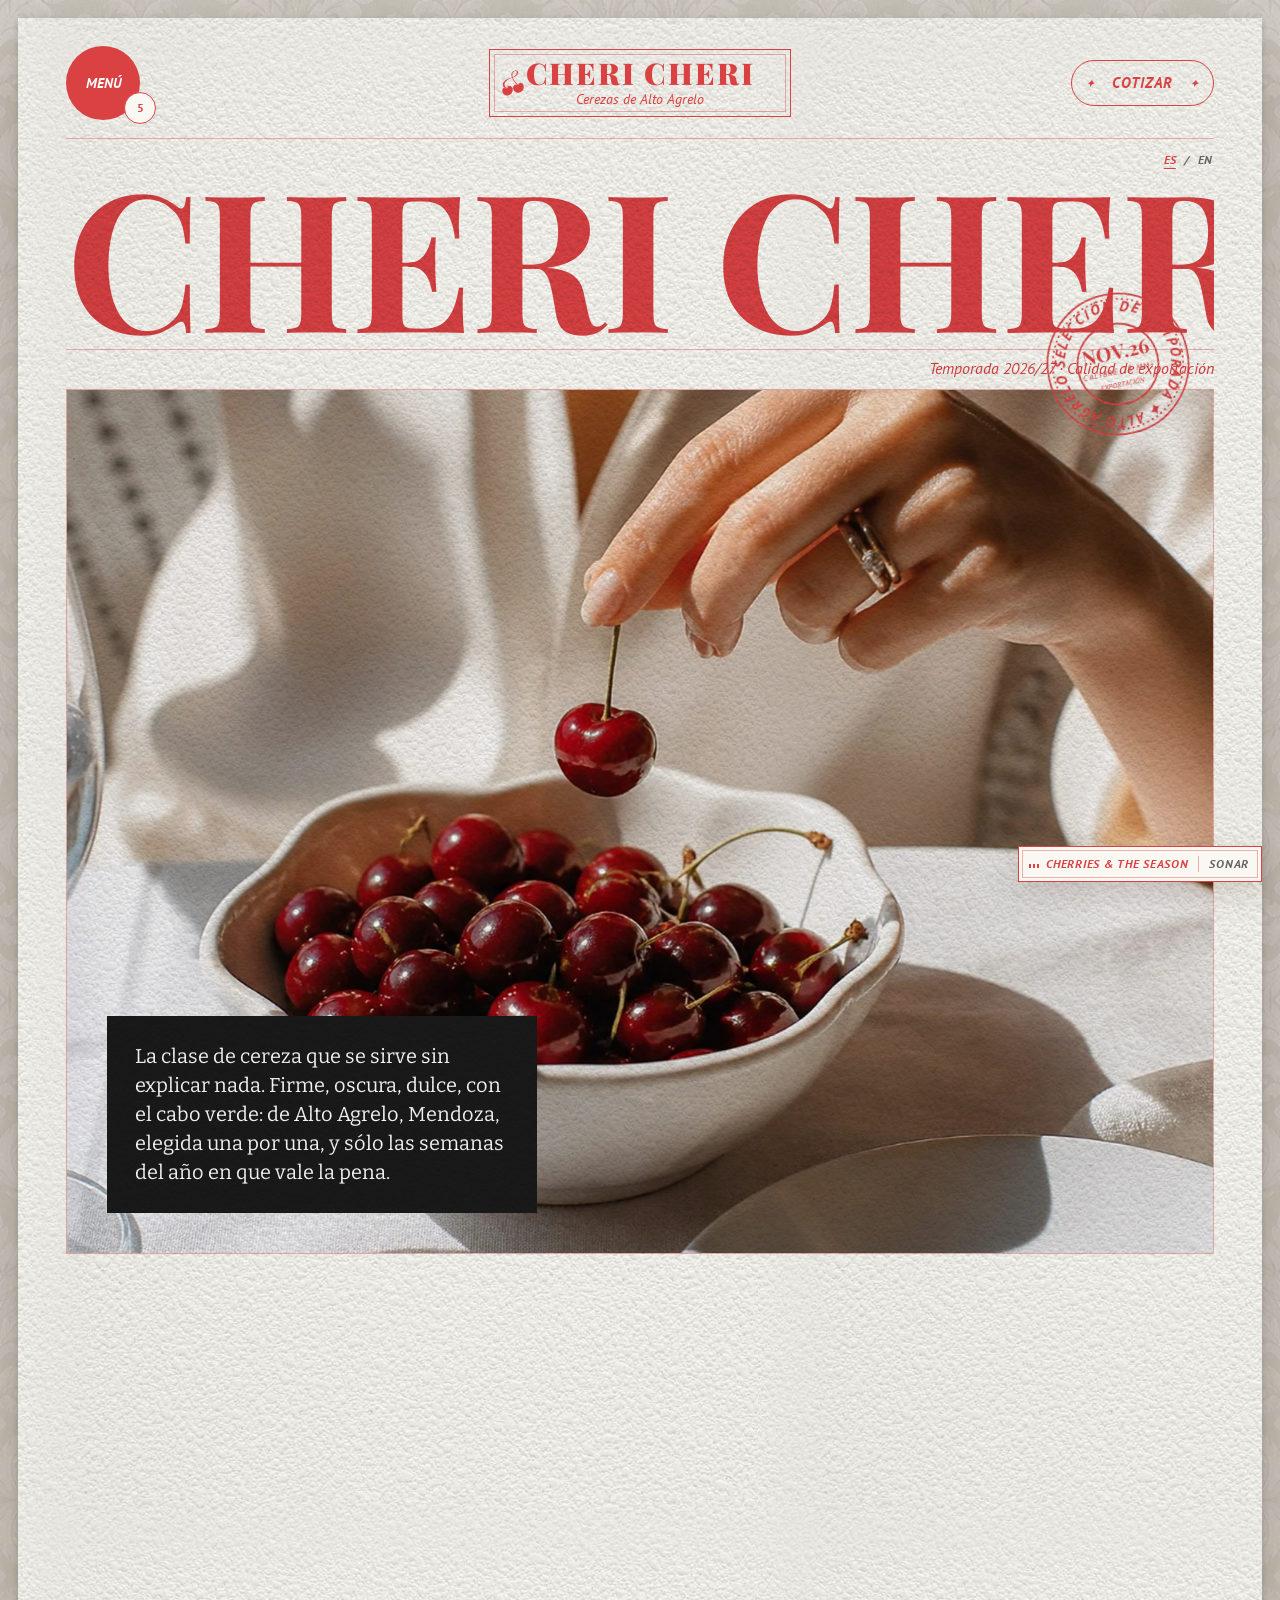
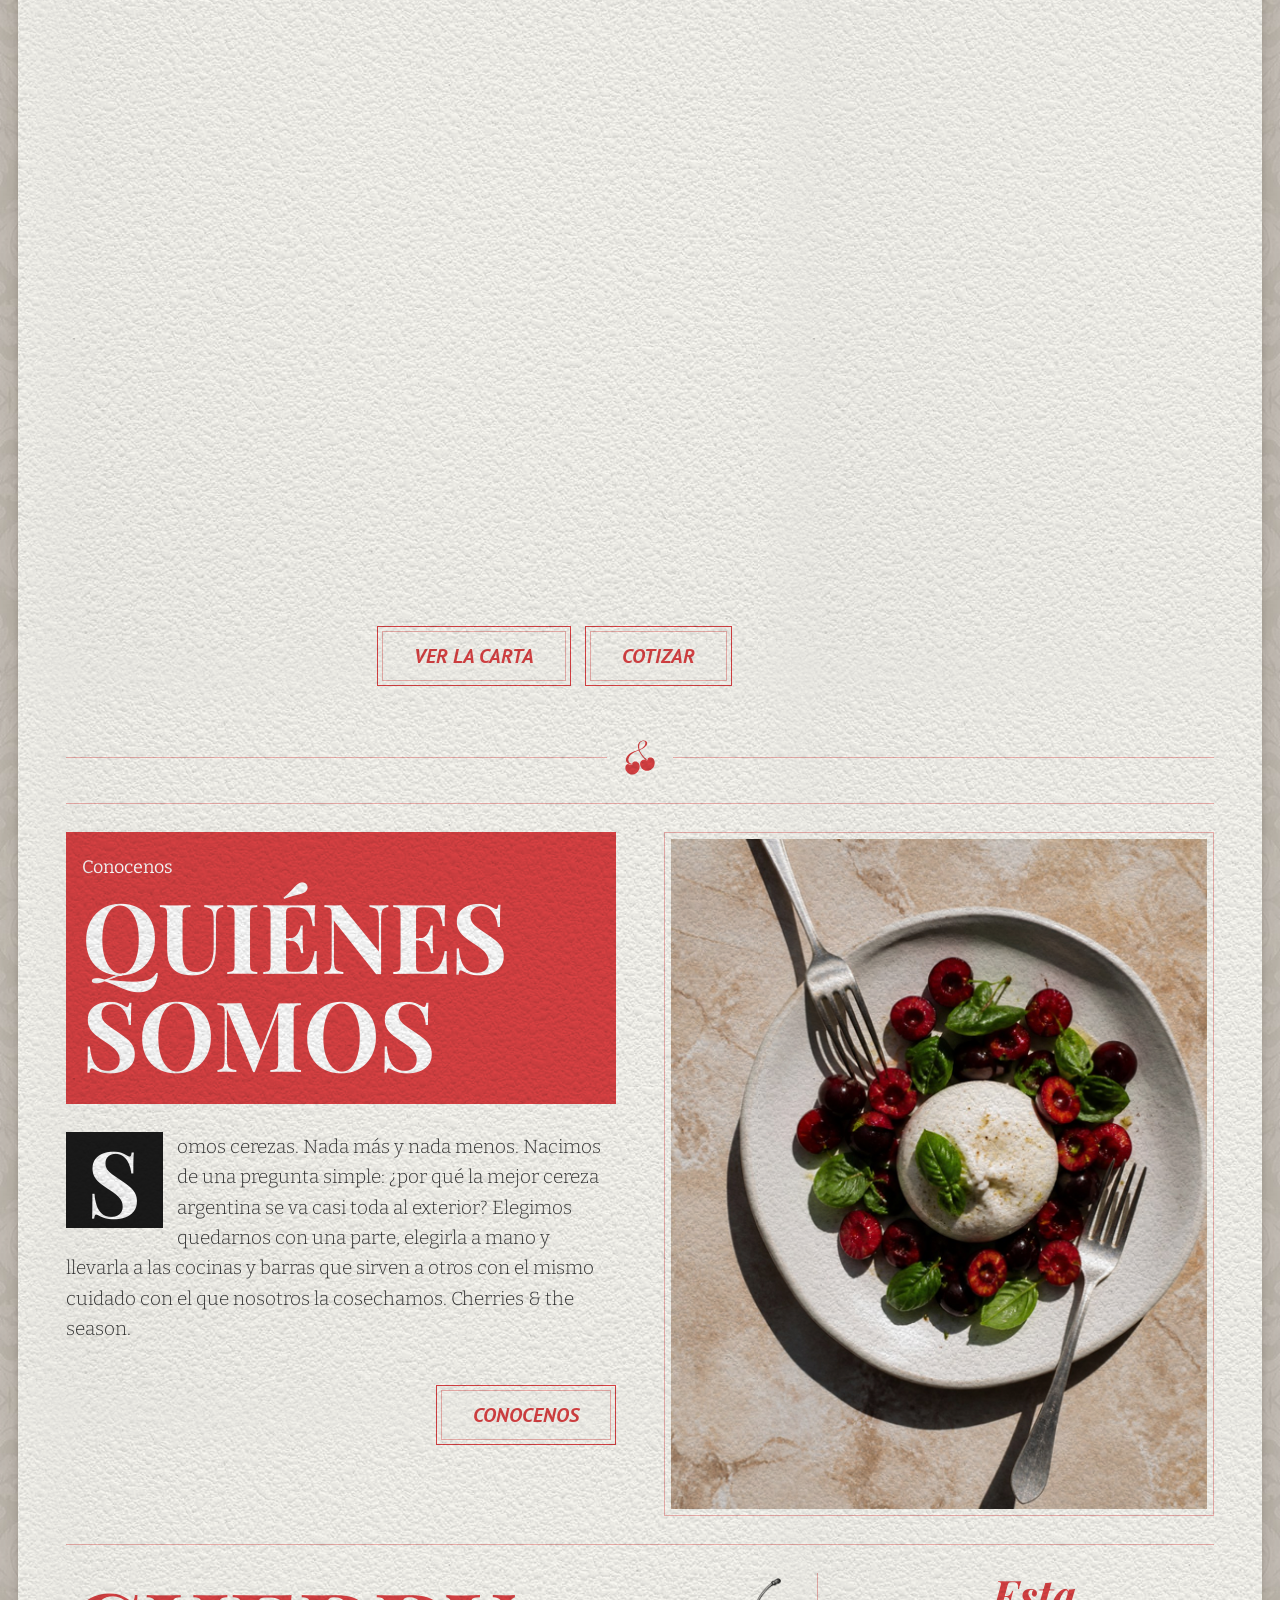
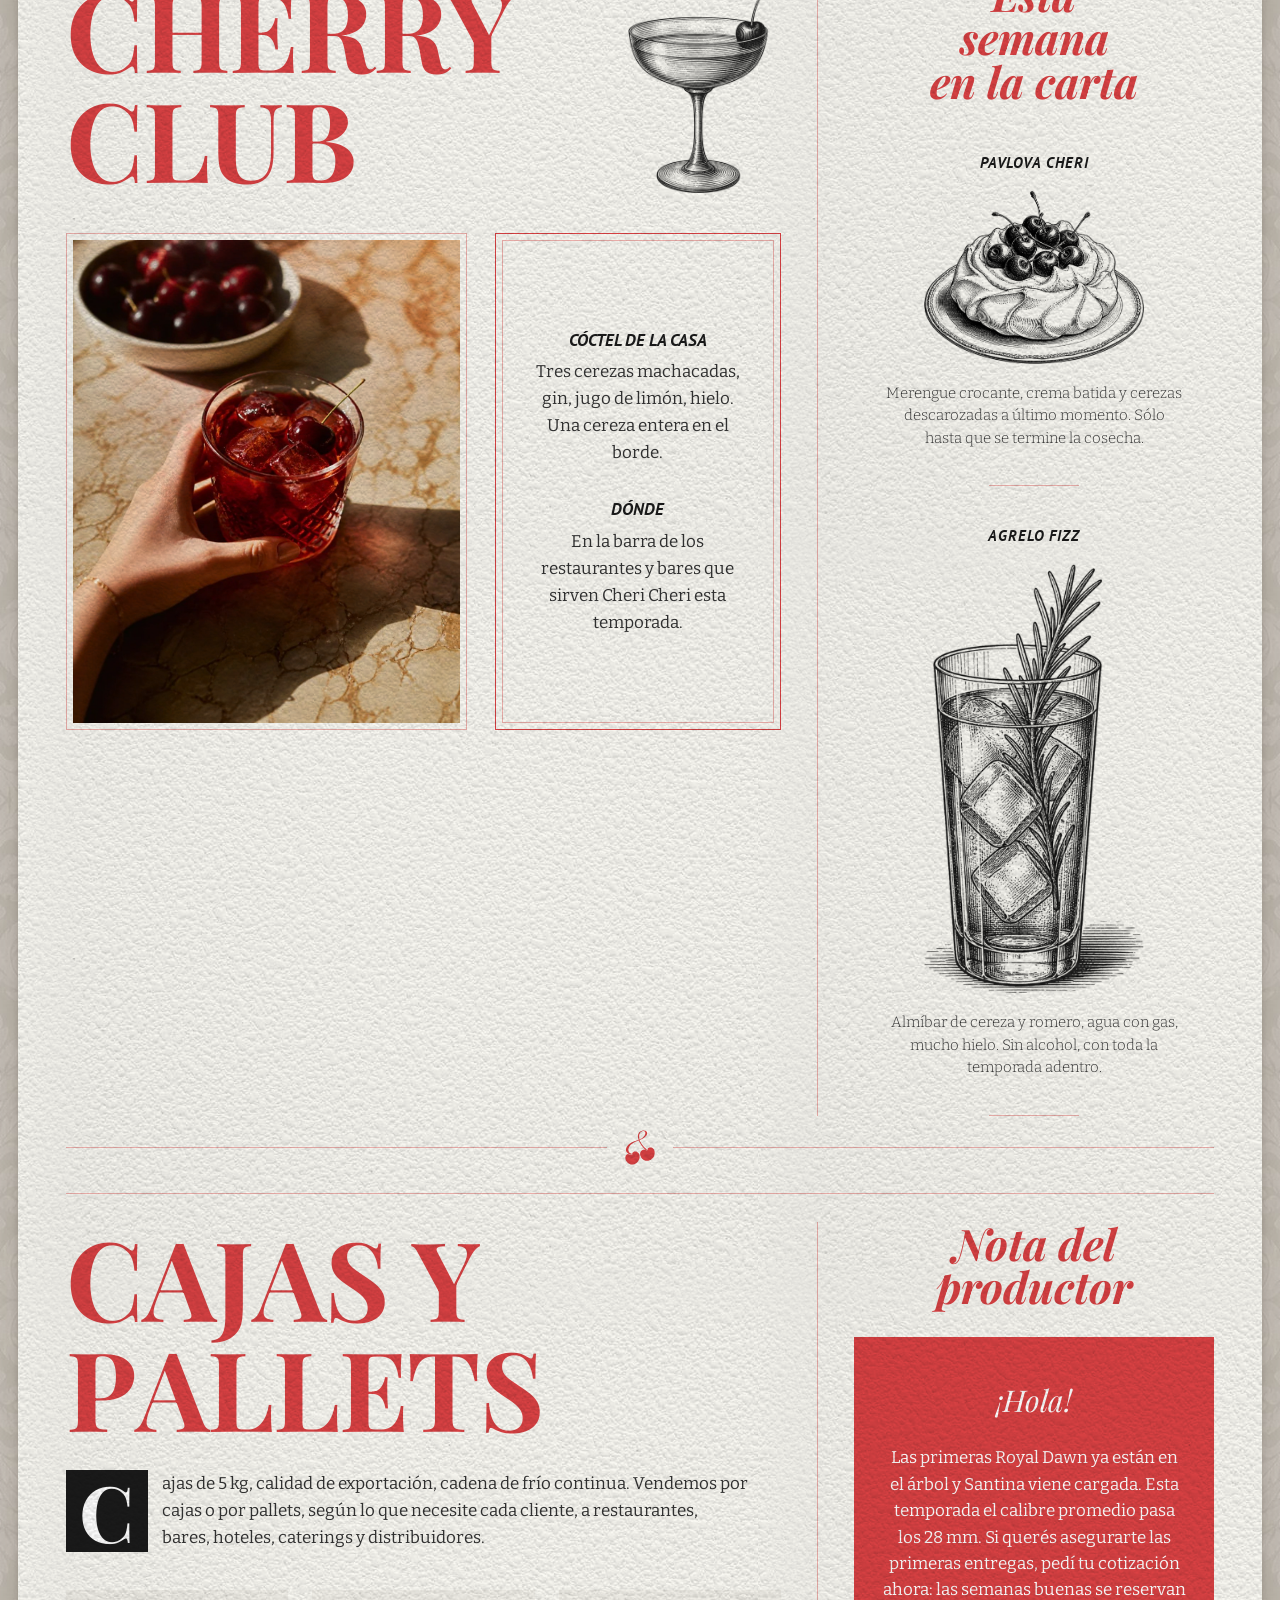
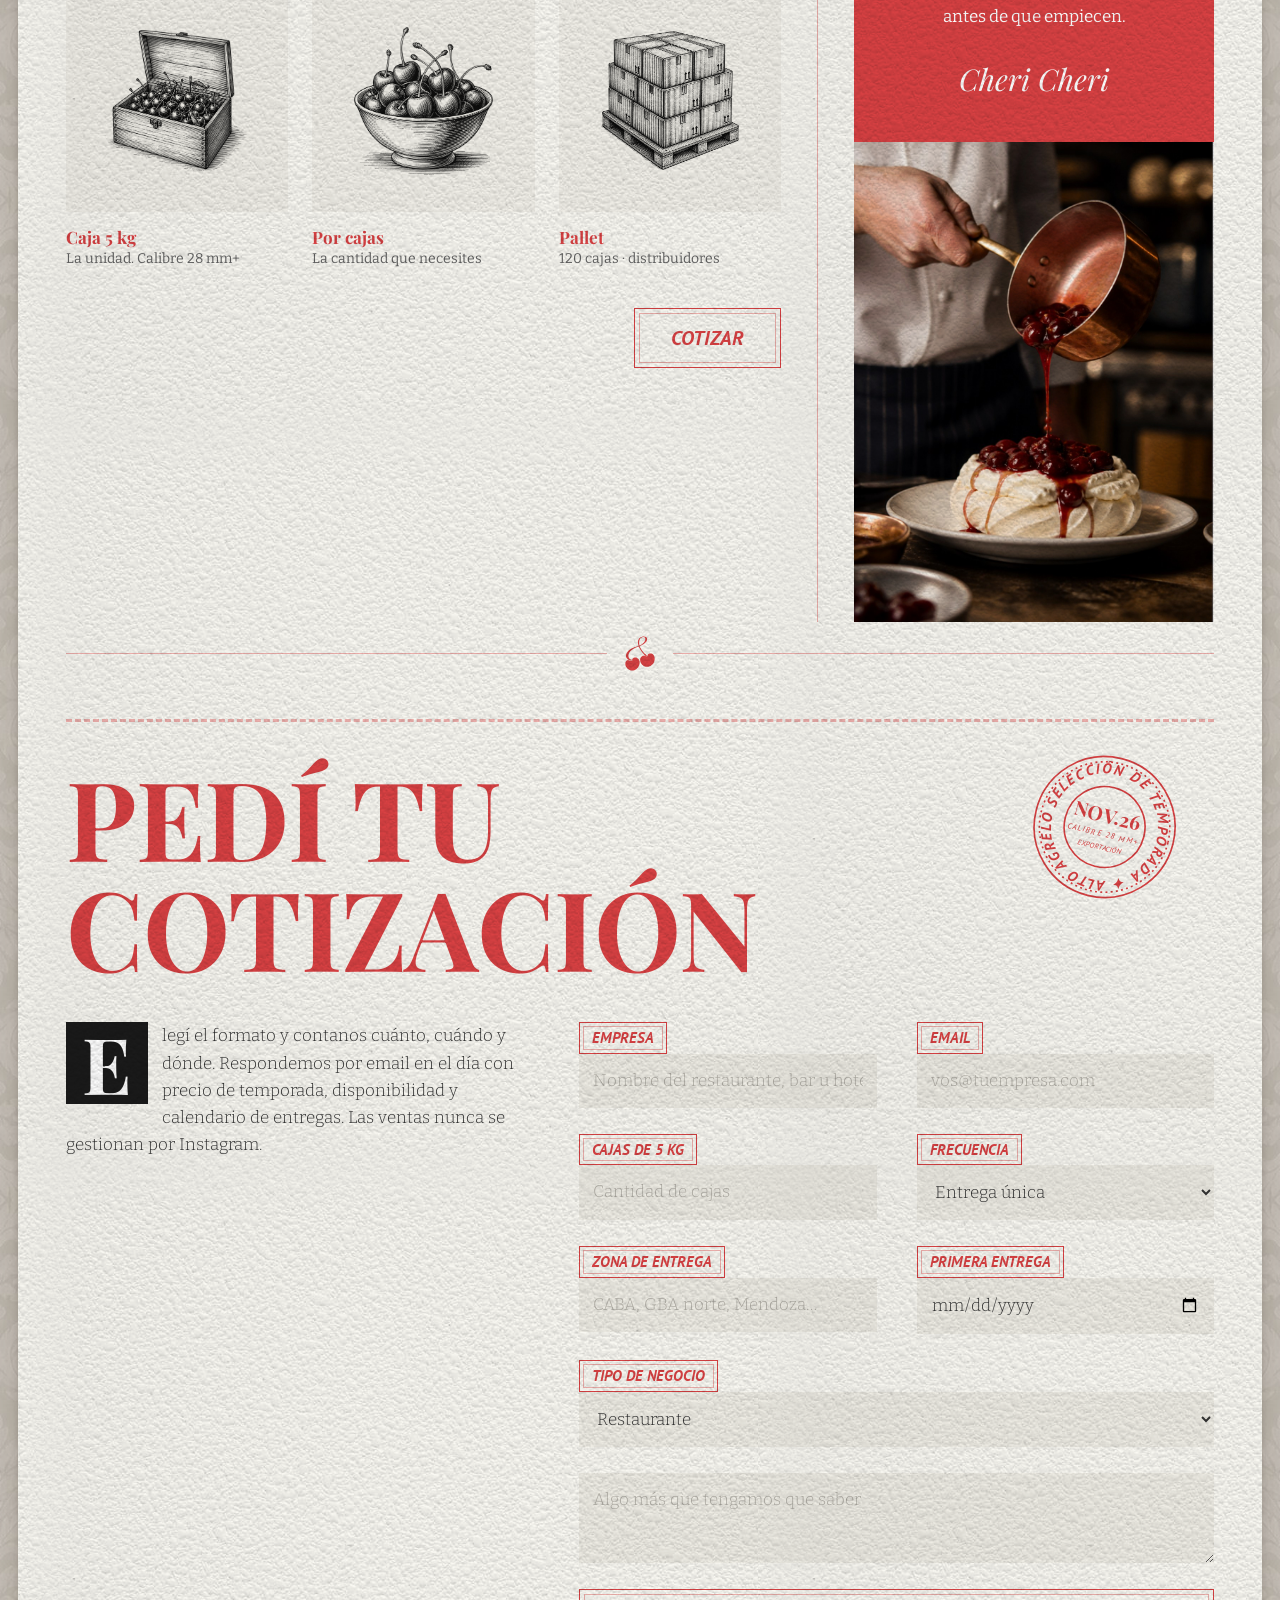
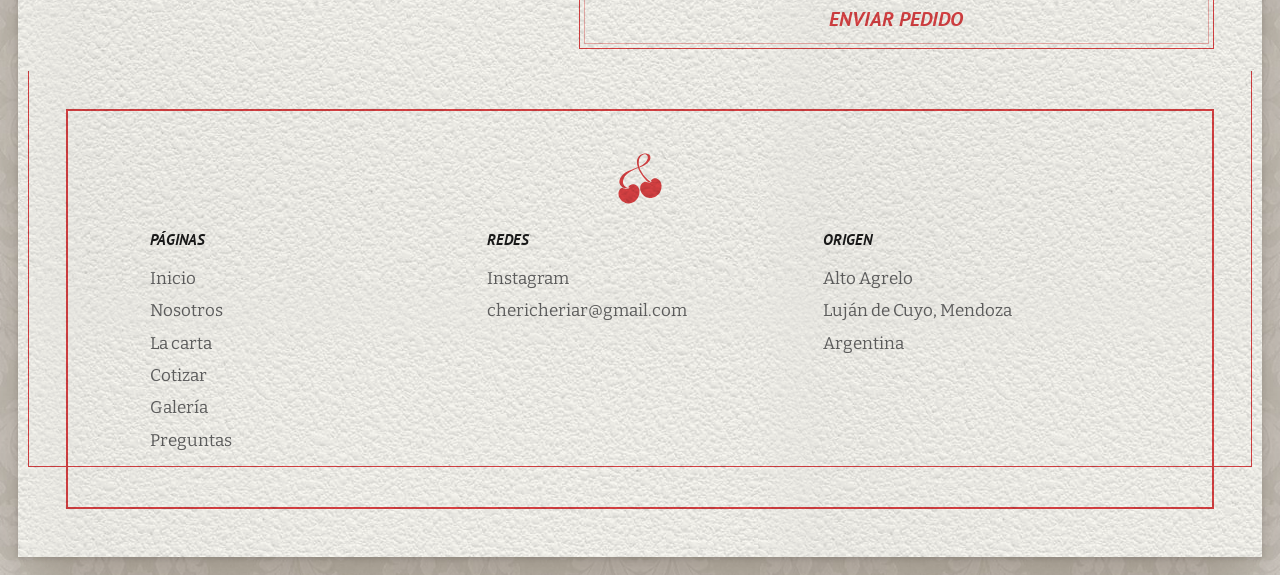
==== index.html @ 7b2a8612 "Playlist de Spotify, página Preguntas (origen Southern Crops, cuidado, servicio), isotipo en masthea" ====
<!doctype html>
<html lang="es">
<head>
<meta charset="utf-8">
<meta name="viewport" content="width=device-width, initial-scale=1">
<meta name="theme-color" content="#DA4143">
<!-- seo:start -->
<title data-en="Cheri Cheri · Premium cherries from Alto Agrelo, Mendoza">Cheri Cheri · Cerezas premium de Alto Agrelo, Mendoza</title>
<meta name="description" data-en="Premium cherries from Alto Agrelo, Mendoza, picked one by one. Wholesale in 5 kg boxes and pallets for restaurants, bars, hotels, caterers and distributors. In season only (November–December)." content="Cerezas premium de Alto Agrelo, Mendoza, elegidas una por una. Venta mayorista en cajas de 5 kg y pallets para restaurantes, bares, hoteles, caterings y distribuidores. Sólo en temporada (noviembre–diciembre).">
<meta name="keywords" content="cerezas premium, cerezas Mendoza, cerezas Alto Agrelo, venta mayorista de cerezas, cerezas para restaurantes, cerezas por caja 5 kg, cerezas por pallet, cerezas Argentina, Cheri Cheri">
<meta name="robots" content="index,follow,max-image-preview:large,max-snippet:-1,max-video-preview:-1">
<meta name="author" content="Cheri Cheri">
<meta name="geo.region" content="AR-M"><meta name="geo.placename" content="Alto Agrelo, Luján de Cuyo, Mendoza">
<link rel="canonical" href="https://chericheri.ar/">
<link rel="alternate" hreflang="es" href="https://chericheri.ar/"><link rel="alternate" hreflang="en" href="https://chericheri.ar/?lang=en"><link rel="alternate" hreflang="x-default" href="https://chericheri.ar/">
<meta property="og:type" content="website"><meta property="og:site_name" content="Cheri Cheri"><meta property="og:locale" content="es_AR"><meta property="og:locale:alternate" content="en_US">
<meta property="og:url" content="https://chericheri.ar/"><meta property="og:title" content="Cheri Cheri · Cerezas premium de Alto Agrelo, Mendoza"><meta property="og:description" content="Cerezas premium de Alto Agrelo, Mendoza, elegidas una por una. Venta mayorista en cajas de 5 kg y pallets para restaurantes, bares, hoteles, caterings y distribuidores. Sólo en temporada (noviembre–diciembre).">
<meta property="og:image" content="https://chericheri.ar/img/og.jpg"><meta property="og:image:width" content="1200"><meta property="og:image:height" content="630"><meta property="og:image:alt" content="Cerezas Cheri Cheri de Alto Agrelo">
<meta name="twitter:card" content="summary_large_image"><meta name="twitter:title" content="Cheri Cheri · Cerezas premium de Alto Agrelo, Mendoza"><meta name="twitter:description" content="Cerezas premium de Alto Agrelo, Mendoza, elegidas una por una. Venta mayorista en cajas de 5 kg y pallets para restaurantes, bares, hoteles, caterings y distribuidores. Sólo en temporada (noviembre–diciembre)."><meta name="twitter:image" content="https://chericheri.ar/img/og.jpg">
<link rel="icon" href="/favicon.ico" sizes="32x32"><link rel="icon" href="/icon.svg" type="image/svg+xml"><link rel="apple-touch-icon" href="/apple-touch-icon.png"><link rel="manifest" href="/site.webmanifest">
<link rel="sitemap" type="application/xml" href="/sitemap.xml">
<script type="application/ld+json">{"@context":"https://schema.org","@graph":[{"@type":"Organization","@id":"https://chericheri.ar/#org","name":"Cheri Cheri","alternateName":"Cheri Cheri Cerezas","url":"https://chericheri.ar","logo":{"@type":"ImageObject","url":"https://chericheri.ar/img/logo.png"},"image":"https://chericheri.ar/img/og.jpg","slogan":"Cherries & the season","description":"Marca de cerezas premium de Alto Agrelo (Luján de Cuyo, Mendoza, Argentina). Venta mayorista en cajas de 5 kg y pallets a restaurantes, bares, hoteles, caterings y distribuidores, sólo en temporada.","email":"chericheriar@gmail.com","sameAs":["https://instagram.com/chericheri.ar"],"address":{"@type":"PostalAddress","addressLocality":"Alto Agrelo","addressRegion":"Mendoza","addressCountry":"AR"},"areaServed":{"@type":"Country","name":"Argentina"},"contactPoint":{"@type":"ContactPoint","contactType":"sales","email":"chericheriar@gmail.com","availableLanguage":["es","en"]},"knowsAbout":["cerezas","cherries","Royal Dawn","Brooks","Frisco","Santina","Bing","Lapins","venta mayorista de fruta","gastronomía"]},{"@type":"Organization","@id":"https://www.southerncrops.com.ar/#org","name":"Southern Crops by Río Alara","url":"https://www.southerncrops.com.ar/","description":"Productor y exportador argentino de cereza fresca, con fincas en Alto Agrelo (Mendoza) y Los Antiguos (Santa Cruz). Productor y aliado de Cheri Cheri."},{"@type":"WebSite","@id":"https://chericheri.ar/#site","url":"https://chericheri.ar","name":"Cheri Cheri","publisher":{"@id":"https://chericheri.ar/#org"},"inLanguage":["es","en"]},{"@type":"WebPage","@id":"https://chericheri.ar/","url":"https://chericheri.ar/","name":"Cheri Cheri · Cerezas premium de Alto Agrelo, Mendoza","description":"Cerezas premium de Alto Agrelo, Mendoza, elegidas una por una. Venta mayorista en cajas de 5 kg y pallets para restaurantes, bares, hoteles, caterings y distribuidores. Sólo en temporada (noviembre–diciembre).","isPartOf":{"@id":"https://chericheri.ar/#site"},"about":{"@id":"https://chericheri.ar/#org"},"inLanguage":"es","primaryImageOfPage":"https://chericheri.ar/img/og.jpg"},{"@type":"Product","@id":"https://chericheri.ar/carta.html#caja","name":"Cerezas Cheri Cheri · Caja de 5 kg","brand":{"@id":"https://chericheri.ar/#org"},"manufacturer":{"@id":"https://www.southerncrops.com.ar/#org"},"category":"Fruta fresca / Cerezas","description":"Caja de 5 kg de cerezas premium de Alto Agrelo, calibre 28 mm o superior, seleccionadas una por una. Unidad mínima de venta mayorista.","image":"https://chericheri.ar/img/cajamarca.jpg","offers":{"@type":"Offer","businessFunction":"http://purl.org/goodrelations/v1#Sell","eligibleCustomerType":"http://purl.org/goodrelations/v1#Business","availability":"https://schema.org/LimitedAvailability","priceCurrency":"ARS","url":"https://chericheri.ar/cotizar.html","seller":{"@id":"https://chericheri.ar/#org"},"eligibleRegion":"AR","eligibleQuantity":{"@type":"QuantitativeValue","unitText":"caja de 5 kg","minValue":1}}},{"@type":"Product","@id":"https://chericheri.ar/carta.html#pallet","name":"Cerezas Cheri Cheri · Pallet (120 cajas de 5 kg)","brand":{"@id":"https://chericheri.ar/#org"},"manufacturer":{"@id":"https://www.southerncrops.com.ar/#org"},"category":"Fruta fresca / Cerezas","description":"Pallet de 120 cajas de 5 kg (600 kg) de cerezas premium de Alto Agrelo, para distribuidores y grandes cuentas. Cadena de frío continua.","image":"https://chericheri.ar/img/ill-pallet.png","offers":{"@type":"Offer","businessFunction":"http://purl.org/goodrelations/v1#Sell","eligibleCustomerType":"http://purl.org/goodrelations/v1#Business","availability":"https://schema.org/LimitedAvailability","priceCurrency":"ARS","url":"https://chericheri.ar/cotizar.html","seller":{"@id":"https://chericheri.ar/#org"},"eligibleRegion":"AR","eligibleQuantity":{"@type":"QuantitativeValue","unitText":"pallet de 120 cajas","minValue":1}}}]}</script>
<!-- seo:end -->

<link rel="preconnect" href="https://fonts.googleapis.com"><link rel="preconnect" href="https://fonts.gstatic.com" crossorigin>
<link href="https://fonts.googleapis.com/css2?family=Playfair+Display:ital,wght@0,400;0,700;0,900;1,400;1,700&family=Bitter:ital,wght@0,300;0,400;0,500;1,400&family=PT+Sans:ital,wght@0,400;0,700;1,400;1,700&display=swap" rel="stylesheet">
<style>
:root{--red:#DA4143;--paper:#F9F8F2;--paper2:#F7F4EC;--ink:#333;--dark:#1a1a1a;--rule:rgba(218,65,67,.4);--grey:#636363;
 --pf:'Playfair Display',Georgia,serif;--bt:'Bitter',Georgia,serif;--pt:'PT Sans',Arial,sans-serif}
*{box-sizing:border-box;margin:0;padding:0}
html{scroll-behavior:smooth}
body{font-family:var(--bt);font-size:18px;line-height:1.3;color:var(--ink);background:#D9D4C9 url(img/damasco.jpg) center top/1000px 1000px repeat;padding:18px;min-height:100vh}
img{display:block;max-width:100%}
a{color:inherit;text-decoration:none}
button{font:inherit;cursor:pointer;background:none;border:0;color:inherit}
h1,h2,h3{font-family:var(--pf);font-weight:700;color:var(--red);line-height:.95;text-transform:uppercase}
.lbl{font-family:var(--pt);font-style:italic;font-weight:700;text-transform:uppercase;letter-spacing:.04em;color:var(--red)}
.btn{display:inline-block;position:relative;font-family:var(--pt);font-style:italic;font-weight:700;text-transform:uppercase;font-size:20px;color:var(--red);padding:16px 36px;border:1px solid var(--red);transition:.25s}
.btn::after{content:"";position:absolute;inset:4px;border:1px solid var(--rule);pointer-events:none}
.btn:hover{background:var(--red);color:#fff}
.btn.w{color:#fff;border-color:#fff}.btn.w::after{border-color:rgba(255,255,255,.5)}.btn.w:hover{background:#fff;color:var(--red)}
.dc{float:left;background:var(--dark);color:#fff;font-family:var(--pf);font-weight:700;font-size:92px;line-height:1;width:1.05em;height:1.05em;display:flex;align-items:center;justify-content:center;margin:0 14px 2px 0}
p{font-weight:300}
.rule{border:0;border-top:1px solid var(--rule);margin:0}
:focus-visible{outline:2px solid var(--red);outline-offset:3px}

/* sheet */
.sheet{position:relative;max-width:1420px;margin:0 auto;overflow:hidden;box-shadow:0 30px 80px rgba(60,40,20,.35),0 2px 6px rgba(0,0,0,.15);padding:28px 48px 48px}
.sheet{background:var(--paper)}
.sheet::before{content:"";position:absolute;inset:0;background:url(img/paper.png) 0 0/740px 740px repeat;mix-blend-mode:multiply;pointer-events:none;z-index:5}
.sheet>*{position:relative;z-index:1}
@media (max-width:760px){body{padding:8px}.sheet{padding:18px 14px 28px;min-width:0;width:100%}.menu-h{font-size:13vw}.cols>div,.spec>div,.order>div{min-width:0;width:100%}.menu .btns{justify-content:flex-start}.book h2{font-size:15vw}}

/* header */
.top{display:grid;grid-template-columns:1fr auto 1fr;align-items:center;padding-bottom:18px;border-bottom:1px solid var(--rule)}
.menubtn{justify-self:start;position:relative;width:74px;height:74px;border-radius:50%;background:var(--red);color:#fff;font-family:var(--pt);font-weight:700;font-style:italic;text-transform:uppercase;font-size:14px;display:grid;place-items:center;line-height:1}
.menubtn i{position:absolute;right:-16px;bottom:-4px;width:32px;height:32px;border-radius:50%;background:var(--paper);border:1px solid var(--red);color:var(--red);font-style:normal;font-size:12px;display:grid;place-items:center}
.masthead{text-align:center;padding:8px 36px;border:1px solid var(--red);position:relative}
.masthead::after{content:"";position:absolute;inset:4px;border:1px solid var(--rule)}
.masthead b{display:block;font-family:var(--pf);font-weight:900;font-size:30px;letter-spacing:.06em;color:var(--red);line-height:1;text-transform:uppercase}
.masthead small{display:block;font-family:var(--pt);font-style:italic;font-size:14px;color:var(--red);margin-top:2px}
.cta-pill{justify-self:end;font-family:var(--pt);font-style:italic;font-weight:700;text-transform:uppercase;font-size:15px;color:var(--red);border:1px solid var(--red);border-radius:999px;padding:12px 40px;position:relative;letter-spacing:.06em}
.cta-pill::before,.cta-pill::after{content:"✦";position:absolute;top:50%;transform:translateY(-50%);font-size:10px}
.cta-pill::before{left:14px}.cta-pill::after{right:14px}
.cta-pill:hover{background:var(--red);color:#fff}
@media (max-width:760px){.top{grid-template-columns:auto 1fr auto;gap:10px}.masthead{padding:6px 14px}.masthead b{font-size:18px}.cta-pill{padding:10px 20px;font-size:12px}.cta-pill::before,.cta-pill::after{display:none}.menubtn{width:56px;height:56px;font-size:11px}}

/* hero */
.hero{position:relative;padding-top:10px}
.ticker{overflow:hidden;white-space:nowrap;border-bottom:1px solid var(--rule);width:100%}
.ticker .track{display:inline-flex;align-items:center;gap:60px;animation:tick 30s linear infinite;will-change:transform}
.ticker h1{font-size:clamp(84px,15vw,236px);letter-spacing:-.01em;line-height:1;padding:8px 0 0;display:inline-flex;align-items:center;gap:60px}
.ticker .ico{width:clamp(40px,4vw,56px);height:clamp(40px,4vw,56px);flex:none;color:var(--red)}
@keyframes tick{to{transform:translateX(-50%)}}
.stamp{position:absolute;right:0;top:150px;width:clamp(120px,15vw,230px);height:auto;transform:rotate(-12deg);z-index:3;pointer-events:none}
.award{text-align:right;font-family:var(--pt);font-style:italic;color:var(--red);font-size:16px;padding:8px 0 10px}
.herofig{position:relative;border:1px solid var(--rule);padding:0;margin:0}
.herofig img{width:100%;aspect-ratio:1380/1039;object-fit:cover}
.herofig .quote{position:absolute;left:40px;bottom:40px;max-width:430px;background:var(--dark);color:#fff;padding:26px 28px;font-size:20px;line-height:1.45;font-weight:400}
@media (max-width:760px){.herofig .quote{position:static;max-width:none;font-size:16px;padding:18px}.stamp{top:40px;width:90px}.ticker h1{gap:24px}}

/* generic two-col */
.cols{display:grid;grid-template-columns:minmax(0,1.6fr) minmax(0,1fr);gap:0}
.cols>div{padding:40px 0 40px 0}.cols>div:first-child{padding-right:40px}.cols>div+div{padding-left:40px}
.cols>div+div{border-left:1px solid var(--rule)}
@media (max-width:900px){.cols{grid-template-columns:1fr}.cols>div{padding:30px 0}.cols>div+div{border-left:0;border-top:1px solid var(--rule)}}

/* menu block */
.menu-h{font-size:clamp(56px,8.6vw,140px);margin:0 0 30px;letter-spacing:-.02em;line-height:.9}
.ill{display:block;margin:0 auto;mix-blend-mode:multiply}
.menu .ill{width:min(78%,560px)}
.menu p{margin-top:28px;max-width:62ch;line-height:1.6}
.menu .btns{text-align:right;margin-top:36px;display:flex;justify-content:flex-end;gap:14px;flex-wrap:wrap}
.reserve{text-align:center}
.redbox{background:var(--red);color:#fff;padding:22px 24px 26px;text-align:left}
.redbox .lbl{color:#fff;display:flex;align-items:center;gap:16px;font-size:18px}
.redbox .lbl::after{content:"";flex:1;height:1px;background:rgba(255,255,255,.7)}
.redbox h2{color:#fff;font-size:clamp(44px,5.4vw,76px);margin-top:8px}
.reserve .ill{width:min(70%,330px);margin:30px auto 20px}
.reserve .info{display:flex;flex-direction:column;gap:22px;font-size:20px;line-height:1.4}
.reserve .info b{display:block;font-family:var(--bt);font-weight:500;text-transform:uppercase;color:var(--dark);letter-spacing:.04em;margin-bottom:8px}
.reserve .info a{color:var(--grey);font-size:18px}

/* who */
.who{margin-top:28px;padding-top:28px;border-top:1px solid var(--rule);display:grid;grid-template-columns:minmax(0,1fr) minmax(0,1fr);gap:48px}
.who .text .redbox{padding:30px 24px 10px}
.who .text .redbox h2{font-size:clamp(48px,6.4vw,104px);line-height:.9}
.who .text p{margin-top:28px;line-height:1.6;font-size:19px}
.who .text .btns{text-align:right;margin-top:40px}
.who figure{border:1px solid var(--rule);padding:6px;align-self:stretch}
.who figure img{width:100%;height:100%;object-fit:cover}
@media (max-width:900px){.who{grid-template-columns:1fr}}

/* special section (bellini) */
.spec{margin-top:28px;padding-top:28px;border-top:1px solid var(--rule);display:grid;grid-template-columns:minmax(0,1.9fr) minmax(0,1fr);gap:0}
.spec .left{padding-right:36px;border-right:1px solid var(--rule)}
.spec .left h2{font-size:clamp(56px,8.6vw,140px);line-height:.9;position:relative;margin:0}
.spec .left h2{display:grid;grid-template-columns:auto 1fr;align-items:end;gap:30px}.spec .left h2 .ill{position:static;width:clamp(90px,12vw,200px);margin:0 0 0 auto;mix-blend-mode:multiply;transform:none;justify-self:end}
.spec .grid{display:grid;grid-template-columns:1.4fr 1fr;gap:28px;margin-top:40px}
.spec .grid figure{border:1px solid var(--rule);padding:6px}
.spec .grid figure img{width:100%;aspect-ratio:4/5;object-fit:cover}
.spec .card{border:1px solid var(--red);padding:6px}
.spec .card>div{border:1px solid var(--rule);height:100%;padding:40px 24px;text-align:center;font-size:17px;line-height:1.6;display:flex;flex-direction:column;gap:30px;align-items:center;justify-content:center}
.spec .card b{display:block;font-family:var(--pt);font-style:italic;font-weight:700;text-transform:uppercase;color:var(--dark);margin-bottom:4px}
.spec .right{padding-left:36px;text-align:center}
.spec .right h3{font-family:var(--pf);font-style:italic;font-size:clamp(34px,3.4vw,46px);line-height:1;color:var(--red);text-transform:none;margin:0 0 50px}
.spec .right .item{margin-top:40px}
.spec .right .item b{display:block;font-family:var(--pt);font-weight:700;font-style:italic;text-transform:uppercase;color:var(--dark);font-size:15px;letter-spacing:.06em}
.spec .right .item .ill{width:min(70%,220px);margin:18px auto}
.spec .right .item p{font-size:15px;line-height:1.5;max-width:30ch;margin:0 auto}
.spec .right hr{width:90px;margin:36px auto 0}
@media (max-width:900px){.spec{grid-template-columns:1fr}.spec .left{padding:0;border:0}.spec .right{padding:30px 0 0;border-top:1px solid var(--rule);margin-top:30px}.spec .grid{grid-template-columns:1fr}}

/* order / formats */
.order{margin-top:28px;padding-top:28px;border-top:1px solid var(--rule);display:grid;grid-template-columns:minmax(0,1.9fr) minmax(0,1fr);gap:0}
.order .left{padding-right:36px;border-right:1px solid var(--rule)}
.order .head{display:block}
.order .head h2{font-size:clamp(56px,8.6vw,140px);line-height:.9;margin:0}
.order .head .blurb{font-size:17px;line-height:1.6;max-width:62ch;margin-top:28px}
.order .head .blurb .dc{font-size:78px}
.prods{display:grid;grid-template-columns:repeat(3,1fr);gap:24px;margin-top:44px}
.prod figure{background:#F1EFE8;aspect-ratio:1;display:grid;place-items:center;padding:12px}
.prod .ill{width:70%;margin:0}
.prod b{display:block;margin-top:14px;font-family:var(--pf);font-weight:700;color:var(--red);font-size:17px}
.prod span{display:block;font-size:14px;color:var(--grey);margin-top:2px}
.order .btns{text-align:right;margin-top:40px}
.order .right{padding-left:36px;text-align:center}
.order .right h3{font-family:var(--pf);font-style:italic;font-size:clamp(34px,3.4vw,46px);line-height:1;color:var(--red);text-transform:none;margin:0 0 28px}
.note{background:var(--red);color:#fff;padding:40px 28px;text-align:center;font-size:17px;line-height:1.55}
.note .hi{font-family:var(--pf);font-style:italic;font-size:30px;display:block;margin-bottom:22px}
.note .sig{font-family:var(--pf);font-style:italic;font-size:30px;display:block;margin-top:26px}
.order .right figure{margin-top:0}
.order .right figure img{width:100%;aspect-ratio:3/4;object-fit:cover}
@media (max-width:900px){.order{grid-template-columns:1fr}.order .left{padding:0;border:0}.order .right{padding:30px 0 0;margin-top:30px;border-top:1px solid var(--rule)}.order .head{grid-template-columns:1fr}.prods{grid-template-columns:repeat(3,1fr);gap:10px}.prod b{font-size:14px}}

/* book */
.book{margin-top:48px;padding-top:40px;border-top:3px dashed var(--rule);position:relative}
.book .stamp2{position:absolute;right:20px;top:30px;width:clamp(110px,14vw,210px);transform:rotate(14deg);pointer-events:none}
.book h2{font-size:clamp(56px,8.6vw,140px);line-height:.9;margin:0}
.book .grid{display:grid;grid-template-columns:minmax(0,1fr) minmax(0,1.4fr);gap:60px;margin-top:40px}
.book .grid p{font-size:17px;line-height:1.6}
.book .grid p .dc{font-size:78px}
.form{display:grid;grid-template-columns:1fr 1fr;gap:26px 40px}
.form label{display:block}
.form .tag{display:inline-block;font-family:var(--pt);font-style:italic;font-weight:700;text-transform:uppercase;font-size:15px;color:var(--red);border:1px solid var(--red);padding:5px 12px;position:relative;margin-bottom:0}
.form .tag::after{content:"";position:absolute;inset:3px;border:1px solid var(--rule)}
.form input,.form select,.form textarea{display:block;width:100%;margin-top:0;background:#EEECE4;border:0;padding:16px 14px;font:inherit;font-size:17px;color:var(--ink);font-weight:300}
.form input::placeholder,.form textarea::placeholder{color:#b1aea6}
.form textarea{grid-column:1/-1;min-height:90px;resize:vertical}
.form .full{grid-column:1/-1}
.form .submit{display:flex;align-items:flex-end;justify-content:flex-end}
.form .submit .btn{width:100%;text-align:center}
#done{display:none;padding:30px 0;font-size:20px;line-height:1.5}#done.show{display:block}
@media (max-width:900px){.book .grid{grid-template-columns:1fr;gap:30px}.form{grid-template-columns:1fr;gap:16px}}

/* footer */
footer{margin-top:60px;border:2px solid var(--red);position:relative;padding:50px 40px}
footer::before{content:"";position:absolute;left:-40px;right:-40px;top:-40px;bottom:40px;border-bottom:1px solid var(--red);border-left:1px solid var(--red);border-right:1px solid var(--red);pointer-events:none;z-index:-1}
footer .g{display:grid;grid-template-columns:repeat(3,1fr);gap:30px;max-width:980px;margin:0 auto}
footer b{display:block;font-family:var(--pt);font-style:italic;font-weight:700;text-transform:uppercase;color:var(--dark);margin-bottom:14px;font-size:15px}
footer a,footer span{display:block;color:var(--grey);font-size:17px;line-height:1.9}
@media (max-width:760px){footer{padding:30px 20px}footer::before{display:none}footer .g{grid-template-columns:1fr;gap:20px}}

.rv{opacity:0;transform:translateY(24px);transition:opacity .8s ease,transform .8s ease}
.rv.in{opacity:1;transform:none}
@media (prefers-reduced-motion:reduce){.rv{opacity:1;transform:none}.ticker .track{animation:none}}

.zoomf{overflow:hidden}.zoomf img{transition:transform 1.4s cubic-bezier(.2,.7,.2,1)}.zoomf:hover img{transform:scale(1.04)}
.herofig{overflow:hidden}.herofig img{will-change:transform;transform:scale(1.06)}
/* Da Maria menu */
.page{transition:transform .9s cubic-bezier(.65,0,.2,1);transform-origin:50% 0}
body.menu .page{transform:translateX(40vw) translateY(60px) rotate(8deg) scale(1.05)}
body.menu{overflow:hidden}
nav.main{display:block;background:#F6F3EC url(img/paper.png) 0 0/740px;background-blend-mode:multiply;position:fixed;left:40px;top:40px;width:min(440px,calc(100vw - 80px));height:calc(100vh - 80px);z-index:90;box-shadow:0 30px 70px rgba(60,40,20,.3);padding:42px 46px;transform:translateX(-120%);transition:transform .9s cubic-bezier(.65,0,.2,1);visibility:hidden}
nav.main::before{content:"";position:absolute;left:30px;right:30px;top:24px;height:1px;background:var(--red)}
nav.main::after{content:"";position:absolute;left:30px;right:30px;bottom:24px;height:1px;background:var(--red)}
body.menu nav.main{transform:none;visibility:visible}
nav.main .hd{display:flex;justify-content:space-between;align-items:center;font-family:var(--pt);font-style:italic;font-weight:700;font-size:13px;color:var(--ink);letter-spacing:.06em;margin-bottom:38px}
nav.main .x{width:20px;height:20px;background:var(--red);color:#fff;font-size:13px;display:grid;place-items:center;font-style:normal;font-weight:400}
nav.main a{display:block;font-family:var(--pf);font-weight:700;text-transform:uppercase;font-size:clamp(26px,2.4vw,34px);color:var(--ink);line-height:1.5;opacity:0;transform:translateX(-14px);transition:opacity .5s,transform .6s cubic-bezier(.2,.7,.2,1),color .25s}
nav.main a:hover,nav.main a.cur{color:var(--red)}
body.menu nav.main a{opacity:1;transform:none}
body.menu nav.main a:nth-child(2){transition-delay:.25s}body.menu nav.main a:nth-child(3){transition-delay:.32s}body.menu nav.main a:nth-child(4){transition-delay:.39s}body.menu nav.main a:nth-child(5){transition-delay:.46s}body.menu nav.main a:nth-child(6){transition-delay:.53s}body.menu nav.main a:nth-child(7){transition-delay:.6s}
nav.main .btn{margin-top:40px;font-size:14px;padding:12px 24px;opacity:0;transition:opacity .5s .7s}
body.menu nav.main .btn{opacity:1}
#veil{position:fixed;inset:0;z-index:80;background:rgba(40,30,20,.15);opacity:0;pointer-events:none;transition:opacity .6s}
body.menu #veil{opacity:1;pointer-events:auto}
@media (max-width:760px){nav.main{left:12px;top:12px;width:calc(100vw - 24px);height:calc(100vh - 24px);padding:30px 26px}body.menu .page{transform:translateX(30vw) scale(1.08)}}
@media (prefers-reduced-motion:reduce){.page,nav.main,nav.main a{transition:none!important}} .top{position:relative} .lang{position:absolute;right:0;top:calc(100% + 10px);z-index:20;display:flex;gap:6px;align-items:center;font-family:var(--pt);font-style:italic;font-weight:700;font-size:12px;letter-spacing:.1em;color:var(--grey)} .lang button{color:var(--grey);padding:4px 2px;min-height:0} .lang button.on{color:var(--red);text-decoration:underline;text-underline-offset:4px} @media (max-width:760px){.lang{top:calc(100% + 6px)}}  /* headings — Da Maria spec */ h1,h2{letter-spacing:-.012em;line-height:1!important} .redbox{padding:24px 16px!important} .redbox .lbl{font-family:var(--bt)!important;font-style:normal!important;font-weight:400!important;text-transform:none!important;letter-spacing:0!important;font-size:18px!important;color:#fff;display:block!important;margin-bottom:6px} .redbox .lbl::after{display:none!important} .redbox h2{font-size:clamp(44px,9.2vw,208px)!important;line-height:1!important;letter-spacing:-.01em!important;margin:0!important;overflow-wrap:normal} .side .redbox h2,.reserve .redbox h2,.order .right .redbox h2{font-size:clamp(40px,5.2vw,112px)!important} .who .text .redbox h2,.philo .redbox h2{font-size:clamp(48px,7.6vw,160px)!important} .eyebrow{font-family:var(--bt)!important;font-style:normal!important;font-weight:400!important;text-transform:none!important;letter-spacing:0!important;font-size:18px!important;color:var(--red)} .ph1 h1{letter-spacing:-.013em} /* per-letter reveal */ .rvl .w{display:inline-block;white-space:nowrap} .rvl .l{display:inline-block;opacity:0;transform:translateX(12px);transition:opacity .45s ease,transform .45s ease} .rvl.on .l{opacity:1;transform:none} @media (prefers-reduced-motion:reduce){.rvl .l{opacity:1;transform:none;transition:none}}   .top{position:relative} .lang{position:absolute;right:0;top:calc(100% + 10px);z-index:20;display:flex;gap:6px;align-items:center;font-family:var(--pt);font-style:italic;font-weight:700;font-size:12px;letter-spacing:.1em;color:var(--grey)} .lang button{color:var(--grey);padding:4px 2px;min-height:0} .lang button.on{color:var(--red);text-decoration:underline;text-underline-offset:4px} @media (max-width:760px){.lang{top:calc(100% + 6px)}} /* seo-fix */ header.top{z-index:30}/*feat-css*/
.mk{display:block;width:22px;height:26px;color:var(--red);margin:0 auto 4px}
.masthead .mk{position:absolute;left:12px;top:50%;transform:translateY(-50%)}
.orn{display:flex;align-items:center;gap:18px;margin:14px 0 26px;color:var(--red)}
.orn::before,.orn::after{content:"";flex:1;height:1px;background:var(--rule)}
.orn svg{width:30px;height:35px;flex:none}
.fmark{display:flex;justify-content:center;margin:-8px 0 26px}.fmark svg{width:44px;height:51px;color:var(--red)}
.prod{font-size:15px;color:#555;margin-top:-6px}.prod a{color:var(--red)}
/* Southern Crops block */
.scb{border:1px solid var(--red);padding:6px;margin:40px 0 0}.scb>div{border:1px solid var(--rule);padding:38px 36px;display:grid;grid-template-columns:1.1fr 1fr;gap:40px;align-items:start}
.scb h2{font-size:clamp(44px,6vw,84px)!important;line-height:.92!important;margin:4px 0 16px!important}
.scb p{font-size:16px;line-height:1.6;color:#444;max-width:52ch}
.scb .certs{display:grid;gap:0;border-top:1px solid var(--rule)}
.scb .certs div{display:grid;grid-template-columns:1fr auto;gap:12px;padding:12px 0;border-bottom:1px solid var(--rule)}
.scb .certs b{font-family:var(--pf);font-weight:400;color:var(--red);font-size:18px}.scb .certs span{font-family:var(--pt);font-style:italic;color:var(--grey);font-size:13px;text-align:right}
.scb .btns{margin-top:22px}
@media(max-width:800px){.scb>div{grid-template-columns:1fr;padding:26px 20px}}
/* Q&A */
.faq{max-width:900px;margin:0 auto;padding:10px 0 40px}
.faq .intro{font-size:19px;line-height:1.55;color:#444;margin:26px auto 10px}
.faq h2.sec{margin:46px 0 6px}
.qa{border-bottom:1px solid var(--rule)}
.qa summary{list-style:none;cursor:pointer;display:grid;grid-template-columns:1fr auto;gap:18px;align-items:baseline;padding:18px 0;font-family:var(--pf);font-weight:400;color:var(--red);font-size:22px;line-height:1.2}
.qa summary::-webkit-details-marker{display:none}
.qa summary i{font-family:var(--pt);font-style:italic;font-size:13px;color:var(--grey);letter-spacing:.06em;text-transform:uppercase;white-space:nowrap}
.qa summary i::after{content:"+";display:inline-block;margin-left:8px;font-style:normal;color:var(--red);transition:transform .3s}
.qa[open] summary i::after{transform:rotate(45deg)}
.qa .a{padding:0 0 22px;max-width:62ch}
.qa .a p{font-size:16px;line-height:1.65;color:#444;margin:0}
.qa .a a{display:inline-block;margin-top:12px;font-family:var(--pt);font-style:italic;font-weight:700;text-transform:uppercase;font-size:13px;letter-spacing:.06em;color:var(--red);border-bottom:1px solid var(--rule)}
.faq .toc{display:flex;flex-wrap:wrap;justify-content:center;gap:10px 26px;margin:22px 0 0;font-family:var(--pt);font-style:italic;font-weight:700;text-transform:uppercase;font-size:13px;letter-spacing:.06em}
.faq .toc a{color:var(--red);border-bottom:1px solid var(--rule)}
@media(max-width:700px){.qa summary{font-size:19px;grid-template-columns:1fr auto}.faq h2.sec{font-size:22px!important;letter-spacing:.04em!important;gap:10px}.masthead .mk{display:none}}
/* staggered reveal */
.sg>*{opacity:0;transform:translateY(14px);transition:opacity .7s ease,transform .7s ease}
.sg.in>*{opacity:1;transform:none}
/* parallax */
.pxw{display:block;overflow:hidden;height:100%}.pxw>img{will-change:transform;transform:scale(1.12)}
/* magnetic */
.mag{will-change:transform;transition:transform .35s cubic-bezier(.2,.7,.2,1)}
/* music */
.music{position:fixed;right:18px;bottom:18px;z-index:60;font-family:var(--pt);font-style:italic;font-weight:700;text-transform:uppercase;font-size:12px;letter-spacing:.06em;color:var(--red)}
.music .pill{display:flex;align-items:center;gap:10px;background:var(--paper);border:1px solid var(--red);padding:9px 12px 9px 10px;position:relative;box-shadow:0 10px 30px rgba(60,40,20,.18)}
.music .pill::after{content:"";position:absolute;inset:3px;border:1px solid var(--rule);pointer-events:none}
.music button{all:unset;cursor:pointer;color:inherit;font:inherit;letter-spacing:inherit;text-transform:inherit}
.music .eq{display:inline-flex;align-items:flex-end;gap:2px;height:12px;width:14px}
.music .eq i{display:block;width:2px;height:4px;background:var(--red);transition:height .3s}
.music.on .eq i{animation:eq 1s ease-in-out infinite}.music.on .eq i:nth-child(2){animation-delay:.2s}.music.on .eq i:nth-child(3){animation-delay:.45s}
@keyframes eq{0%,100%{height:4px}50%{height:12px}}
.music .mute{padding-left:10px;border-left:1px solid var(--rule);color:var(--grey)}
.music .panel{position:absolute;right:0;bottom:calc(100% + 10px);width:320px;background:var(--paper);border:1px solid var(--red);padding:6px;visibility:hidden;opacity:0;transform:translateY(6px);transition:.3s}
.music.open .panel{visibility:visible;opacity:1;transform:none}
.music .panel>div{border:1px solid var(--rule);padding:14px}
.music .panel b{display:block;font-family:var(--pf);font-weight:400;font-style:normal;text-transform:none;letter-spacing:0;font-size:20px;line-height:1.1;color:var(--red)}
.music .panel small{display:block;font-family:var(--bt);font-style:normal;font-weight:300;text-transform:none;letter-spacing:0;font-size:13px;color:var(--grey);margin:4px 0 12px}
.music .panel .emb{min-height:80px;margin-bottom:10px}.music .panel .emb iframe{display:block;border:0;border-radius:12px}
.music .panel .row{display:flex;justify-content:space-between;align-items:center;gap:12px}.music .panel a{color:var(--red);border-bottom:1px solid var(--rule)}
.music .panel .mnote{font-family:var(--bt);font-style:normal;font-weight:300;text-transform:none;letter-spacing:0;font-size:12px;color:var(--grey);margin:10px 0 0}
@media(max-width:700px){.music{right:12px;bottom:12px}.music .panel{width:min(320px,calc(100vw - 24px))}.music .lab{display:none}}
@media(prefers-reduced-motion:reduce){.sg>*{opacity:1;transform:none}.pxw>img{transform:none}.mag{transition:none}}
/*feat-css-end*/</style>
</head>
<body>

<svg width="0" height="0" style="position:absolute" aria-hidden="true"><defs>
<symbol id="isotipo" viewBox="0 0 515 595"><path fill="currentColor" fill-rule="evenodd" d="M214.0 377.0C207.8 373.0 199.0 369.8 194.0 368.0C189.0 366.2 189.0 366.2 184.0 366.0C179.0 365.8 169.0 366.3 164.0 367.0C159.0 367.7 157.3 368.7 154.0 370.0C150.7 371.3 148.3 371.8 144.0 375.0C139.7 378.2 132.0 384.8 128.0 389.0C124.0 393.2 121.3 397.8 120.0 400.0C118.7 402.2 119.2 401.3 120.0 402.0C120.8 402.7 122.8 403.7 125.0 404.0C127.2 404.3 131.5 403.7 133.0 404.0C134.5 404.3 135.2 404.7 134.0 406.0C132.8 407.3 128.8 410.3 126.0 412.0C123.2 413.7 120.3 414.8 117.0 416.0C113.7 417.2 110.5 418.3 106.0 419.0C101.5 419.7 94.8 420.2 90.0 420.0C85.2 419.8 79.7 418.7 77.0 418.0C74.3 417.3 76.5 416.8 74.0 416.0C71.5 415.2 65.7 414.5 62.0 413.0C58.3 411.5 54.2 408.0 52.0 407.0C49.8 406.0 51.7 406.0 49.0 407.0C46.3 408.0 39.8 410.7 36.0 413.0C32.2 415.3 29.3 417.5 26.0 421.0C22.7 424.5 18.7 429.7 16.0 434.0C13.3 438.3 11.7 441.5 10.0 447.0C8.3 452.5 6.5 459.8 6.0 467.0C5.5 474.2 6.0 482.8 7.0 490.0C8.0 497.2 9.7 503.5 12.0 510.0C14.3 516.5 17.2 522.7 21.0 529.0C24.8 535.3 30.7 542.8 35.0 548.0C39.3 553.2 42.5 556.2 47.0 560.0C51.5 563.8 55.3 567.2 62.0 571.0C68.7 574.8 78.0 580.0 87.0 583.0C96.0 586.0 108.5 588.0 116.0 589.0C123.5 590.0 125.7 589.7 132.0 589.0C138.3 588.3 147.5 586.7 154.0 585.0C160.5 583.3 166.2 581.0 171.0 579.0C175.8 577.0 178.5 575.7 183.0 573.0C187.5 570.3 192.7 567.3 198.0 563.0C203.3 558.7 209.5 553.3 215.0 547.0C220.5 540.7 226.7 532.0 231.0 525.0C235.3 518.0 238.5 510.7 241.0 505.0C243.5 499.3 244.3 497.5 246.0 491.0C247.7 484.5 250.2 475.2 251.0 466.0C251.8 456.8 251.8 444.2 251.0 436.0C250.2 427.8 248.3 423.0 246.0 417.0C243.7 411.0 239.5 404.2 237.0 400.0C234.5 395.8 234.8 395.8 231.0 392.0C227.2 388.2 220.2 381.0 214.0 377.0ZM473.0 308.0C467.2 303.8 460.2 301.0 455.0 299.0C449.8 297.0 446.5 296.5 442.0 296.0C437.5 295.5 432.0 295.7 428.0 296.0C424.0 296.3 422.3 296.3 418.0 298.0C413.7 299.7 406.7 302.8 402.0 306.0C397.3 309.2 393.3 313.5 390.0 317.0C386.7 320.5 383.0 324.8 382.0 327.0C381.0 329.2 382.5 329.3 384.0 330.0C385.5 330.7 389.2 330.3 391.0 331.0C392.8 331.7 394.5 333.2 395.0 334.0C395.5 334.8 395.2 335.2 394.0 336.0C392.8 336.8 391.7 337.7 388.0 339.0C384.3 340.3 377.0 343.2 372.0 344.0C367.0 344.8 361.0 344.3 358.0 344.0C355.0 343.7 355.7 342.3 354.0 342.0C352.3 341.7 351.3 342.7 348.0 342.0C344.7 341.3 338.8 338.8 334.0 338.0C329.2 337.2 324.5 336.5 319.0 337.0C313.5 337.5 307.0 338.5 301.0 341.0C295.0 343.5 288.5 346.8 283.0 352.0C277.5 357.2 271.5 366.0 268.0 372.0C264.5 378.0 263.3 383.7 262.0 388.0C260.7 392.3 260.3 392.0 260.0 398.0C259.7 404.0 259.3 416.8 260.0 424.0C260.7 431.2 261.3 433.8 264.0 441.0C266.7 448.2 272.0 460.0 276.0 467.0C280.0 474.0 283.8 478.2 288.0 483.0C292.2 487.8 295.5 491.5 301.0 496.0C306.5 500.5 315.7 506.7 321.0 510.0C326.3 513.3 327.7 513.8 333.0 516.0C338.3 518.2 348.7 521.8 353.0 523.0C357.3 524.2 357.2 522.7 359.0 523.0C360.8 523.3 358.3 524.7 364.0 525.0C369.7 525.3 385.0 525.7 393.0 525.0C401.0 524.3 404.8 523.3 412.0 521.0C419.2 518.7 429.7 514.2 436.0 511.0C442.3 507.8 445.7 505.3 450.0 502.0C454.3 498.7 458.8 493.5 462.0 491.0C465.2 488.5 465.8 489.7 469.0 487.0C472.2 484.3 477.7 479.0 481.0 475.0C484.3 471.0 485.5 469.8 489.0 463.0C492.5 456.2 499.0 442.2 502.0 434.0C505.0 425.8 505.8 420.0 507.0 414.0C508.2 408.0 508.7 404.0 509.0 398.0C509.3 392.0 509.7 385.3 509.0 378.0C508.3 370.7 507.0 361.2 505.0 354.0C503.0 346.8 499.5 340.0 497.0 335.0C494.5 330.0 494.0 328.5 490.0 324.0C486.0 319.5 478.8 312.2 473.0 308.0ZM365.0 20.0C361.7 17.7 355.5 14.0 351.0 12.0C346.5 10.0 342.7 9.0 338.0 8.0C333.3 7.0 327.5 6.3 323.0 6.0C318.5 5.7 315.3 5.7 311.0 6.0C306.7 6.3 302.5 6.7 297.0 8.0C291.5 9.3 282.5 12.3 278.0 14.0C273.5 15.7 274.5 15.0 270.0 18.0C265.5 21.0 255.8 27.8 251.0 32.0C246.2 36.2 244.7 37.7 241.0 43.0C237.3 48.3 231.5 59.2 229.0 64.0C226.5 68.8 226.5 70.0 226.0 72.0C225.5 74.0 226.3 74.8 226.0 76.0C225.7 77.2 224.3 77.5 224.0 79.0C223.7 80.5 224.3 83.0 224.0 85.0C223.7 87.0 222.3 85.3 222.0 91.0C221.7 96.7 221.7 113.2 222.0 119.0C222.3 124.8 223.7 123.7 224.0 126.0C224.3 128.3 223.0 128.3 224.0 133.0C225.0 137.7 229.0 149.8 230.0 154.0C231.0 158.2 229.5 156.2 230.0 158.0C230.5 159.8 233.7 163.2 233.0 165.0C232.3 166.8 229.0 167.8 226.0 169.0C223.0 170.2 219.0 170.5 215.0 172.0C211.0 173.5 205.7 176.7 202.0 178.0C198.3 179.3 194.8 179.3 193.0 180.0C191.2 180.7 192.7 181.3 191.0 182.0C189.3 182.7 185.7 183.0 183.0 184.0C180.3 185.0 176.8 187.3 175.0 188.0C173.2 188.7 177.5 186.0 172.0 188.0C166.5 190.0 154.3 194.3 142.0 200.0C129.7 205.7 111.2 214.0 98.0 222.0C84.8 230.0 72.3 240.0 63.0 248.0C53.7 256.0 47.5 263.3 42.0 270.0C36.5 276.7 33.0 283.0 30.0 288.0C27.0 293.0 26.0 295.0 24.0 300.0C22.0 305.0 19.3 311.2 18.0 318.0C16.7 324.8 16.0 335.3 16.0 341.0C16.0 346.7 16.8 347.8 18.0 352.0C19.2 356.2 21.3 362.2 23.0 366.0C24.7 369.8 25.2 371.2 28.0 375.0C30.8 378.8 34.8 384.3 40.0 389.0C45.2 393.7 52.7 399.3 59.0 403.0C65.3 406.7 74.2 409.7 78.0 411.0C81.8 412.3 80.7 410.7 82.0 411.0C83.3 411.3 81.8 412.7 86.0 413.0C90.2 413.3 102.7 413.3 107.0 413.0C111.3 412.7 110.3 411.3 112.0 411.0C113.7 410.7 115.8 411.3 117.0 411.0C118.2 410.7 119.2 409.8 119.0 409.0C118.8 408.2 117.2 406.5 116.0 406.0C114.8 405.5 114.0 406.7 112.0 406.0C110.0 405.3 105.8 402.7 104.0 402.0C102.2 401.3 104.2 403.7 101.0 402.0C97.8 400.3 89.8 395.8 85.0 392.0C80.2 388.2 75.3 383.2 72.0 379.0C68.7 374.8 67.2 372.5 65.0 367.0C62.8 361.5 60.0 353.0 59.0 346.0C58.0 339.0 57.7 333.2 59.0 325.0C60.3 316.8 64.3 304.2 67.0 297.0C69.7 289.8 71.3 287.7 75.0 282.0C78.7 276.3 84.8 268.2 89.0 263.0C93.2 257.8 94.5 256.2 100.0 251.0C105.5 245.8 114.0 238.0 122.0 232.0C130.0 226.0 138.5 220.5 148.0 215.0C157.5 209.5 164.5 205.5 179.0 199.0C193.5 192.5 225.3 179.7 235.0 176.0C244.7 172.3 235.5 173.8 237.0 177.0C238.5 180.2 239.3 185.5 244.0 195.0C248.7 204.5 257.0 221.0 265.0 234.0C273.0 247.0 282.2 260.2 292.0 273.0C301.8 285.8 314.3 300.3 324.0 311.0C333.7 321.7 343.7 332.3 350.0 337.0C356.3 341.7 356.7 339.2 362.0 339.0C367.3 338.8 379.0 337.2 382.0 336.0C385.0 334.8 381.2 333.0 380.0 332.0C378.8 331.0 380.5 334.0 375.0 330.0C369.5 326.0 356.8 316.8 347.0 308.0C337.2 299.2 325.2 287.2 316.0 277.0C306.8 266.8 299.2 257.0 292.0 247.0C284.8 237.0 276.2 222.3 273.0 217.0C269.8 211.7 274.7 218.2 273.0 215.0C271.3 211.8 266.5 205.3 263.0 198.0C259.5 190.7 253.7 175.8 252.0 171.0C250.3 166.2 248.0 171.3 253.0 169.0C258.0 166.7 271.7 162.0 282.0 157.0C292.3 152.0 306.3 144.2 315.0 139.0C323.7 133.8 328.7 130.0 334.0 126.0C339.3 122.0 342.2 119.8 347.0 115.0C351.8 110.2 358.7 102.7 363.0 97.0C367.3 91.3 370.3 86.7 373.0 81.0C375.7 75.3 378.0 69.3 379.0 63.0C380.0 56.7 379.3 47.5 379.0 43.0C378.7 38.5 378.3 38.8 377.0 36.0C375.7 33.2 373.0 28.7 371.0 26.0C369.0 23.3 368.3 22.3 365.0 20.0ZM331.0 19.0C335.7 21.8 341.2 27.7 344.0 32.0C346.8 36.3 347.3 40.2 348.0 45.0C348.7 49.8 348.3 56.8 348.0 61.0C347.7 65.2 348.0 65.0 346.0 70.0C344.0 75.0 339.3 85.2 336.0 91.0C332.7 96.8 331.8 98.7 326.0 105.0C320.2 111.3 310.2 121.7 301.0 129.0C291.8 136.3 279.5 144.0 271.0 149.0C262.5 154.0 254.0 158.3 250.0 159.0C246.0 159.7 247.5 154.8 247.0 153.0C246.5 151.2 247.3 149.7 247.0 148.0C246.7 146.3 245.3 145.3 245.0 143.0C244.7 140.7 245.3 136.7 245.0 134.0C244.7 131.3 243.3 133.0 243.0 127.0C242.7 121.0 242.3 106.7 243.0 98.0C243.7 89.3 245.3 81.5 247.0 75.0C248.7 68.5 250.2 64.7 253.0 59.0C255.8 53.3 260.2 46.0 264.0 41.0C267.8 36.0 272.0 32.3 276.0 29.0C280.0 25.7 284.7 22.7 288.0 21.0C291.3 19.3 294.3 19.7 296.0 19.0C297.7 18.3 295.8 17.7 298.0 17.0C300.2 16.3 306.0 15.3 309.0 15.0C312.0 14.7 312.3 14.3 316.0 15.0C319.7 15.7 326.3 16.2 331.0 19.0Z"/></symbol><symbol id="cherryico" viewBox="0 0 50 50"><path d="M25 5c-2 6-6 10-11 13" stroke="currentColor" stroke-width="2.4" fill="none" stroke-linecap="round"/><path d="M25 5c3 6 6 10 10 13" stroke="currentColor" stroke-width="2.4" fill="none" stroke-linecap="round"/><path d="M25 5c6-3 12-2 15 3-5 1-10 1-15-3z" fill="currentColor"/><circle cx="13" cy="30" r="10" fill="currentColor"/><circle cx="36" cy="30" r="10" fill="currentColor"/></symbol>
<symbol id="stampsvg" viewBox="0 0 230 230"><defs><path id="circ" d="M115 115 m-82 0 a82 82 0 1 1 164 0 a82 82 0 1 1 -164 0"/></defs><g fill="none" stroke="#DA4143" stroke-width="2.5"><circle cx="115" cy="115" r="108"/><circle cx="115" cy="115" r="100" stroke-dasharray="3 5"/><circle cx="115" cy="115" r="62"/></g><text font-family="PT Sans, Arial" font-weight="700" font-style="italic" font-size="22" fill="#DA4143" letter-spacing="3"><textPath href="#circ" startOffset="2%">SELECCIÓN DE TEMPORADA ✦ ALTO AGRELO ✦ MENDOZA ✦</textPath></text><text x="115" y="108" text-anchor="middle" font-family="Playfair Display, serif" font-weight="700" font-size="30" fill="#DA4143">NOV.26</text><text x="115" y="130" text-anchor="middle" font-family="PT Sans, Arial" font-style="italic" font-size="12" fill="#DA4143" letter-spacing="2">CALIBRE 28 MM+</text><text x="115" y="150" text-anchor="middle" font-family="PT Sans, Arial" font-style="italic" font-size="11" fill="#DA4143">EXPORTACIÓN</text></symbol>
</defs></svg>

<nav class="main" aria-label="Menú principal" id="mainnav" aria-label="Menú"><div class="hd"><span>Menú</span><button class="x" data-closemenu aria-label="Cerrar">✕</button></div><a href="index.html" data-p="home" class="cur">Inicio</a><a href="nosotros.html" data-p="nosotros">Nosotros</a><a href="carta.html" data-p="carta">La carta</a><a href="cotizar.html" data-p="cotizar">Cotizar</a><a href="galeria.html" data-p="galeria">Galería</a><a href="preguntas.html" data-p="preguntas">Preguntas</a><a href="https://instagram.com/chericheri.ar" target="_blank" rel="noopener">Instagram</a><a class="btn" href="cotizar.html#form">Pedir cotización</a></nav><div id="veil" data-closemenu></div>
<div class="page"><div class="sheet" role="main">

<header class="top">
  <button class="menubtn" id="menubtn" aria-label="Menú">Menú<i>5</i></button>
  <a class="masthead" href="index.html"><svg class="mk" aria-hidden="true"><use href="#isotipo"/></svg><b>Cheri Cheri</b><small>Cerezas de Alto Agrelo</small></a>
  <a class="cta-pill" href="cotizar.html#form">Cotizar</a>
</header>

<!-- HERO -->
<section class="hero" id="top">
  <div class="ticker" aria-label="Cheri Cheri">
    <div class="track"><h1>Cheri Cheri <svg class="ico"><use href="#cherryico"/></svg> Cheri Cheri <svg class="ico"><use href="#cherryico"/></svg> Cheri Cheri <svg class="ico"><use href="#cherryico"/></svg></h1><h1 aria-hidden="true">Cheri Cheri <svg class="ico"><use href="#cherryico"/></svg> Cheri Cheri <svg class="ico"><use href="#cherryico"/></svg> Cheri Cheri <svg class="ico"><use href="#cherryico"/></svg></h1></div>
  </div>
  <svg class="stamp" aria-hidden="true"><use href="#stampsvg"/></svg>
  <p class="award">Temporada 2026/27 · Calidad de exportación</p>
  <figure class="herofig">
    <img fetchpriority="high" decoding="async" class="px" data-speed="-.08" src="img/hero.jpg" alt="Una mano con anillos toma una cereza de un bowl de cerámica sobre un mantel blanco">
    <figcaption class="quote">La clase de cereza que se sirve sin explicar nada. Firme, oscura, dulce, con el cabo verde: de Alto Agrelo, Mendoza, elegida una por una, y sólo las semanas del año en que vale la pena.</figcaption>
  </figure>
</section>

<!-- VARIEDADES + CONTACTO -->
<section class="cols" id="variedades">
  <div class="menu rv">
    <h2 class="menu-h">Variedades</h2>
    <img loading="lazy" decoding="async" class="ill" src="img/ill-bowl.png" alt="">
    <p><span class="dc">S</span>eis variedades de alta demanda internacional, en cajas de 5 kg, cada una con su momento dentro de la temporada. Royal Dawn, Brooks y Frisco abren noviembre; Santina, la protagonista, llena el medio de la cosecha; Bing y Lapins la cierran con fruta grande, oscura y firme. Todas pasan por una mano antes de entrar en la caja, y ninguna sale del frío hasta tu puerta.</p>
    <div class="btns"><a class="btn" href="carta.html">Ver la carta</a><a class="btn" href="cotizar.html#form">Cotizar</a></div>
  </div>
  <div class="reserve rv">
    <div class="redbox"><span class="lbl">Pedidos</span><h2>Cotizar</h2></div>
    <img loading="lazy" decoding="async" class="ill" src="img/ill-tel.png" alt="">
    <div class="info">
      <div><b>Ventas mayoristas</b><a href="mailto:chericheriar@gmail.com">chericheriar@gmail.com</a></div>
      <div><b>Temporada</b><span>Noviembre a mediados de diciembre</span><br><span>Entregas semanales</span></div>
      <div><b>Formatos</b><span>Caja de 5 kg</span><br><span>Pallet de 120 cajas · 600 kg</span></div>
      <div><b>Origen</b><span>Alto Agrelo</span><br><span>Luján de Cuyo, Mendoza</span><br><span>Argentina</span></div>
      <div><b>Instagram</b><a href="https://instagram.com/chericheri.ar" target="_blank" rel="noopener">@chericheri.ar</a></div>
    </div>
  </div>
</section>

<!-- NOSOTROS -->
<div class="orn" aria-hidden="true"><svg><use href="#isotipo"/></svg></div>
<section class="who" id="nosotros">
  <div class="text rv">
    <div class="redbox"><span class="lbl">Conocenos</span><h2>Quiénes<br>somos</h2></div>
    <p><span class="dc">S</span>omos cerezas. Nada más y nada menos. Nacimos de una pregunta simple: ¿por qué la mejor cereza argentina se va casi toda al exterior? Elegimos quedarnos con una parte, elegirla a mano y llevarla a las cocinas y barras que sirven a otros con el mismo cuidado con el que nosotros la cosechamos. Cherries &amp; the season.</p>
    <div class="btns"><a class="btn" href="nosotros.html">Conocenos</a></div>
  </div>
  <figure class="rv zoomf"><img loading="lazy" decoding="async" src="img/plato.jpg" alt="Plato con burrata, cerezas y albahaca sobre mármol beige"></figure>
</section>

<!-- EN LA CARTA + ESTA SEMANA -->
<section class="spec" id="carta">
  <div class="left rv">
    <h2><span>Cherry<br>Club</span><img loading="lazy" decoding="async" class="ill" src="img/ill-copa.png" alt=""></h2>
    <div class="grid">
      <figure class="zoomf"><img loading="lazy" decoding="async" src="img/trago.jpg" alt="Mano sosteniendo un vaso con cóctel de cereza al sol"></figure>
      <div class="card"><div>
        <div><b>Cóctel de la casa</b>Tres cerezas machacadas, gin, jugo de limón, hielo. Una cereza entera en el borde.</div>
        <div><b>Dónde</b>En la barra de los restaurantes y bares que sirven Cheri Cheri esta temporada.</div>
      </div></div>
    </div>
  </div>
  <div class="right rv">
    <h3>Esta<br>semana<br>en la carta</h3>
    <div class="item"><b>Pavlova Cheri</b><img loading="lazy" decoding="async" class="ill" src="img/ill-pavlova.png" alt=""><p>Merengue crocante, crema batida y cerezas descarozadas a último momento. Sólo hasta que se termine la cosecha.</p></div>
    <hr class="rule">
    <div class="item"><b>Agrelo Fizz</b><img loading="lazy" decoding="async" class="ill" src="img/ill-vaso.png" alt=""><p>Almíbar de cereza y romero, agua con gas, mucho hielo. Sin alcohol, con toda la temporada adentro.</p></div>
    <hr class="rule">
  </div>
</section>

<!-- FORMATOS + NOTA -->
<div class="orn" aria-hidden="true"><svg><use href="#isotipo"/></svg></div>
<section class="order" id="formatos">
  <div class="left rv">
    <div class="head">
      <h2>Cajas y pallets</h2>
      <div class="blurb"><span class="dc">C</span>ajas de 5 kg, calidad de exportación, cadena de frío continua. Vendemos por cajas o por pallets, según lo que necesite cada cliente, a restaurantes, bares, hoteles, caterings y distribuidores.</div>
    </div>
    <div class="prods">
      <div class="prod"><figure><img loading="lazy" decoding="async" class="ill" src="img/ill-caja.png" alt=""></figure><b>Caja 5 kg</b><span>La unidad. Calibre 28 mm+</span></div>
      <div class="prod"><figure><img loading="lazy" decoding="async" class="ill" src="img/ill-bowl.png" alt=""></figure><b>Por cajas</b><span>La cantidad que necesites</span></div>
      <div class="prod"><figure><img loading="lazy" decoding="async" class="ill" src="img/ill-pallet.png" alt=""></figure><b>Pallet</b><span>120 cajas · distribuidores</span></div>
    </div>
    <div class="btns"><a class="btn" href="cotizar.html#form">Cotizar</a></div>
  </div>
  <div class="right rv">
    <h3>Nota del<br>productor</h3>
    <div class="note"><span class="hi">¡Hola!</span>Las primeras Royal Dawn ya están en el árbol y Santina viene cargada. Esta temporada el calibre promedio pasa los 28 mm. Si querés asegurarte las primeras entregas, pedí tu cotización ahora: las semanas buenas se reservan antes de que empiecen.<span class="sig">Cheri Cheri</span></div>
    <figure class="zoomf"><img loading="lazy" decoding="async" src="img/cocina.jpg" alt="Cocinero volcando cerezas desde una cacerola de cobre sobre una pavlova"></figure>
  </div>
</section>

<!-- COTIZAR -->
<div class="orn" aria-hidden="true"><svg><use href="#isotipo"/></svg></div>
<section class="book" id="cotizar">
  <svg class="stamp2" aria-hidden="true"><use href="#stampsvg"/></svg>
  <h2>Pedí tu<br>cotización</h2>
  <div class="grid">
    <p class="rv"><span class="dc">E</span>legí el formato y contanos cuánto, cuándo y dónde. Respondemos por email en el día con precio de temporada, disponibilidad y calendario de entregas. Las ventas nunca se gestionan por Instagram.</p>
    <form class="form rv" id="f" novalidate>
      <label><span class="tag">Empresa</span><input name="empresa" placeholder="Nombre del restaurante, bar u hotel" required></label>
      <label><span class="tag">Email</span><input name="email" type="email" placeholder="vos@tuempresa.com" required></label>
      <label><span class="tag">Cajas de 5 kg</span><input name="cajas" placeholder="Cantidad de cajas" required></label>
      <label><span class="tag">Frecuencia</span><select name="frecuencia"><option>Entrega única</option><option>Semanal</option><option>Quincenal</option><option>Toda la temporada</option></select></label>
      <label><span class="tag">Zona de entrega</span><input name="zona" placeholder="CABA, GBA norte, Mendoza…" required></label>
      <label><span class="tag">Primera entrega</span><input name="fecha" type="date"></label>
      <label class="full"><span class="tag">Tipo de negocio</span><select name="tipo"><option>Restaurante</option><option>Bar / coctelería</option><option>Hotel</option><option>Catering / eventos</option><option>Tienda gourmet</option><option>Distribuidor / importador</option><option>Otro</option></select></label>
      <textarea name="mensaje" placeholder="Algo más que tengamos que saber"></textarea>
      <div class="submit full"><button class="btn" type="submit">Enviar pedido</button></div>
    </form>
    <div id="done"><b class="lbl">¡Gracias!</b><br>Recibimos tu pedido de cotización. Te escribimos en las próximas horas con precio, disponibilidad y fechas.<br><small id="doneMail" style="color:var(--grey)"></small></div>
  </div>
</section>

<footer role="contentinfo">
  <div class="fmark" aria-hidden="true"><svg><use href="#isotipo"/></svg></div>
  <div class="g">
    <div><b>Páginas</b><a href="index.html">Inicio</a><a href="nosotros.html">Nosotros</a><a href="carta.html">La carta</a><a href="cotizar.html">Cotizar</a><a href="galeria.html">Galería</a><a href="preguntas.html">Preguntas</a></div>
    <div><b>Redes</b><a href="https://instagram.com/chericheri.ar" target="_blank" rel="noopener">Instagram</a><a href="mailto:chericheriar@gmail.com">chericheriar@gmail.com</a></div>
    <div><b>Origen</b><span>Alto Agrelo</span><span>Luján de Cuyo, Mendoza</span><span>Argentina</span></div>
  </div>
</footer>

</div></div>

<script>
const MAIL='chericheriar@gmail.com', ENDPOINT='https://formsubmit.co/ajax/'+MAIL;
const $=(s,c=document)=>c.querySelector(s), $$=(s,c=document)=>[...c.querySelectorAll(s)];
const io=new IntersectionObserver(es=>es.forEach(e=>{if(e.isIntersecting){e.target.classList.add('in');io.unobserve(e.target)}}),{threshold:.1});
$$('.rv').forEach(el=>io.observe(el));
$('#menubtn').addEventListener('click',()=>document.body.classList.toggle('menu'));addEventListener('keydown',e=>{if(e.key==='Escape')document.body.classList.remove('menu')});
$$('[data-closemenu], nav.main a, nav.main button').forEach(a=>a.addEventListener('click',()=>document.body.classList.remove('menu')));
$$('[data-open]').forEach(b=>b.addEventListener('click',()=>{document.body.classList.remove('menu');setTimeout(()=>$('#cotizar').scrollIntoView({behavior:'smooth'}),document.body.classList.contains('menu')?900:0);setTimeout(()=>$('input[name=empresa]').focus(),1600)}));

const _f=$('#f');_f&&_f.addEventListener('submit',async e=>{e.preventDefault();const f=e.target;if(!f.reportValidity())return;const d=Object.fromEntries(new FormData(f).entries());d.temporada='2026/27';const lines=Object.entries(d).map(([k,v])=>`${k}: ${v}`).join('\n');const mailto=`mailto:${MAIL}?subject=${encodeURIComponent('Cotización Cheri Cheri · '+d.cajas+' cajas · '+d.empresa)}&body=${encodeURIComponent(lines)}`;
 let ok=false;if(ENDPOINT){const btn=f.querySelector('[type=submit]');btn&&(btn.disabled=true);try{const r=await fetch(ENDPOINT,{method:'POST',headers:{'Content-Type':'application/json','Accept':'application/json'},body:JSON.stringify({...d,_subject:'Cotización Cheri Cheri · '+d.cajas+' cajas · '+d.empresa,_template:'table',_captcha:'false',_replyto:d.email||''})});ok=r.ok}catch(err){ok=false}btn&&(btn.disabled=false)}
 if(!ok){$('#doneMail').textContent=`Si tu correo no se abrió solo, escribinos a ${MAIL}.`;location.href=mailto}
 f.style.display='none';$('#done').classList.add('show')});
</script>
<div class="music" id="music" data-lang-skip>
  <div class="panel"><div>
    <b>Cherries &amp; the season</b><small>La playlist de Cheri Cheri, desde Spotify.</small>
    <div class="emb" id="m-emb"></div>
    <div class="row"><button type="button" class="mt" data-play>Reproducir</button><a href="https://open.spotify.com/playlist/7HnxryCwvYuJtbnNIT2fD2?si=b549bc52dcd44389" target="_blank" rel="noopener">Abrir en Spotify ↗</a></div>
    <p class="mnote">Suena desde Spotify. Con tu cuenta abierta se escucha completa; si no, Spotify reproduce adelantos.</p>
  </div></div>
  <div class="pill">
    <button type="button" class="open" aria-expanded="false" aria-controls="m-emb"><span class="eq" aria-hidden="true"><i></i><i></i><i></i></span> <span class="lab">Cherries &amp; the season</span></button>
    <button type="button" class="mute" data-play aria-label="Silenciar la música">Sonar</button>
  </div>
</div>
<script>window.CC_T=Object.assign(window.CC_T||{},{"Producidas por": "Grown by", "Southern Crops by Río Alara": "Southern Crops by Río Alara", ", nuestro productor y aliado en Alto Agrelo.": ", our producer and partner in Alto Agrelo.", "Preguntas": "Questions", "Pedí tu cotización": "Request a quote", "La playlist de Cheri Cheri, desde Spotify.": "The Cheri Cheri playlist, from Spotify.", "Abrir en Spotify ↗": "Open in Spotify ↗", "Suena desde Spotify. Con tu cuenta abierta se escucha completa; si no, Spotify reproduce adelantos.": "Plays from Spotify. Signed in, you hear the full tracks; otherwise Spotify plays previews.", "Silenciar la música": "Mute the music"});window.CC_DC=Object.assign(window.CC_DC||{},{});</script>
<script src="i18n.js"></script>
<script>
(function(){
const RM=matchMedia('(prefers-reduced-motion:reduce)').matches;
/* staggered reveal */
const SG=['.team','.spec .grid','.pics','.facts','.qa-list','.scb .certs','.cols','.order .grid','.carta>div'];
if(!RM&&'IntersectionObserver' in window){
 const io=new IntersectionObserver(es=>es.forEach(e=>{if(e.isIntersecting){e.target.classList.add('in');io.unobserve(e.target)}}),{threshold:.12,rootMargin:'0px 0px -6% 0px'});
 document.querySelectorAll(SG.join(',')).forEach(c=>{if(c.closest('.rv'))return;const kids=[...c.children].filter(k=>!k.classList.contains('rv'));if(kids.length<2)return;c.classList.add('sg');kids.forEach((k,i)=>k.style.transitionDelay=Math.min(i*70,560)+'ms');io.observe(c)});
}
/* controlled parallax on framed photos */
const PX=[['.herofig img',-.08],['.heroimg img',-.07],['.resv figure img',-.06]];
if(!RM&&matchMedia('(min-width:700px)').matches){
 const els=[];PX.forEach(([s,sp])=>document.querySelectorAll(s).forEach(img=>{if(img.closest('.pxw'))return;const w=document.createElement('span');w.className='pxw';img.parentNode.insertBefore(w,img);w.appendChild(img);img.classList.remove('px');img.style.transform='';els.push({img,w,sp})}));
 let t=false;const run=()=>{t=false;const vh=innerHeight;els.forEach(({img,w,sp})=>{const r=w.getBoundingClientRect();if(r.bottom<0||r.top>vh)return;const p=(r.top+r.height/2-vh/2)/vh;const y=Math.max(-1,Math.min(1,p))*sp*r.height;img.style.transform='translate3d(0,'+y.toFixed(1)+'px,0) scale(1.12)'})};
 if(els.length){addEventListener('scroll',()=>{if(!t){t=true;requestAnimationFrame(run)}},{passive:true});addEventListener('resize',run);run()}
}
/* magnetic buttons */
if(!RM&&matchMedia('(hover:hover) and (pointer:fine)').matches){
 document.querySelectorAll('.btn,.cta-pill,.menubtn').forEach(b=>{b.classList.add('mag');
  b.addEventListener('mousemove',e=>{const r=b.getBoundingClientRect();const dx=(e.clientX-(r.left+r.width/2))/r.width,dy=(e.clientY-(r.top+r.height/2))/r.height;b.style.transform='translate('+(dx*8).toFixed(1)+'px,'+(dy*6).toFixed(1)+'px)'});
  b.addEventListener('mouseleave',()=>{b.style.transform=''})});
}
})();
/* Spotify */
(function(){
const M=document.getElementById('music');if(!M)return;
const KEY='cc-music';let pref='on';try{pref=localStorage.getItem(KEY)||'on'}catch(e){}
const play=[...M.querySelectorAll('[data-play]')],open=M.querySelector('.open');
let ctrl=null,playing=false,wanted=(pref!=='off'),started=false;
const L=()=>document.documentElement.lang==='en';
const paint=()=>{M.classList.toggle('on',playing);play.forEach(b=>{const mute=b.classList.contains('mute');b.textContent=playing?(L()?(mute?'Mute':'Pause'):(mute?'Silenciar':'Pausar')):(L()?(mute?'Play':'Play'):(mute?'Sonar':'Reproducir'))})};
paint();
open.addEventListener('click',()=>{const o=M.classList.toggle('open');open.setAttribute('aria-expanded',o)});
play.forEach(b=>b.addEventListener('click',()=>{wanted=!playing;try{localStorage.setItem(KEY,wanted?'on':'off')}catch(e){}if(ctrl){wanted?ctrl.play():ctrl.pause()}else if(wanted){M.classList.add('open')}}));
window.onSpotifyIframeApiReady=API=>{API.createController(document.getElementById('m-emb'),{uri:'spotify:playlist:'+'7HnxryCwvYuJtbnNIT2fD2',width:'100%',height:80},c=>{ctrl=c;
 c.addListener('playback_update',e=>{playing=!e.data.isPaused;paint()});
 c.addListener('ready',()=>{if(wanted&&started)c.play()});
})};
/* browsers only allow sound after a first gesture on the page: start on the first click/tap/key */
const kick=()=>{started=true;if(wanted&&ctrl&&!playing)ctrl.play();['pointerdown','keydown','touchstart'].forEach(ev=>removeEventListener(ev,kick,true))};
['pointerdown','keydown','touchstart'].forEach(ev=>addEventListener(ev,kick,true));
const s=document.createElement('script');s.src='https://open.spotify.com/embed/iframe-api/v1';s.async=true;document.head.appendChild(s);
})();
</script>

<script>
(function(){const hs=[...document.querySelectorAll('h1,h2')].filter(h=>!h.closest('.gal .word')&&!h.closest('.ticker'));
hs.forEach(h=>{h.classList.add('rvl');const walk=n=>{[...n.childNodes].forEach(c=>{if(c.nodeType===3){const frag=document.createDocumentFragment();c.nodeValue.split(/(\s+)/).forEach(p=>{if(!p)return;if(/^\s+$/.test(p)){frag.appendChild(document.createTextNode(' '));return}const w=document.createElement('span');w.className='w';[...p].forEach(ch=>{const l=document.createElement('span');l.className='l';l.textContent=ch;w.appendChild(l)});frag.appendChild(w)});n.replaceChild(frag,c)}else if(c.nodeType===1&&!['IMG','SVG','BR'].includes(c.tagName))walk(c)})};walk(h);
 [...h.querySelectorAll('.l')].forEach((l,i)=>l.style.transitionDelay=(i*22)+'ms')});
const io=new IntersectionObserver(es=>es.forEach(e=>{if(e.isIntersecting){e.target.classList.add('on');io.unobserve(e.target)}}),{threshold:.2});
hs.forEach(h=>io.observe(h));})();
</script>

</body>
</html>
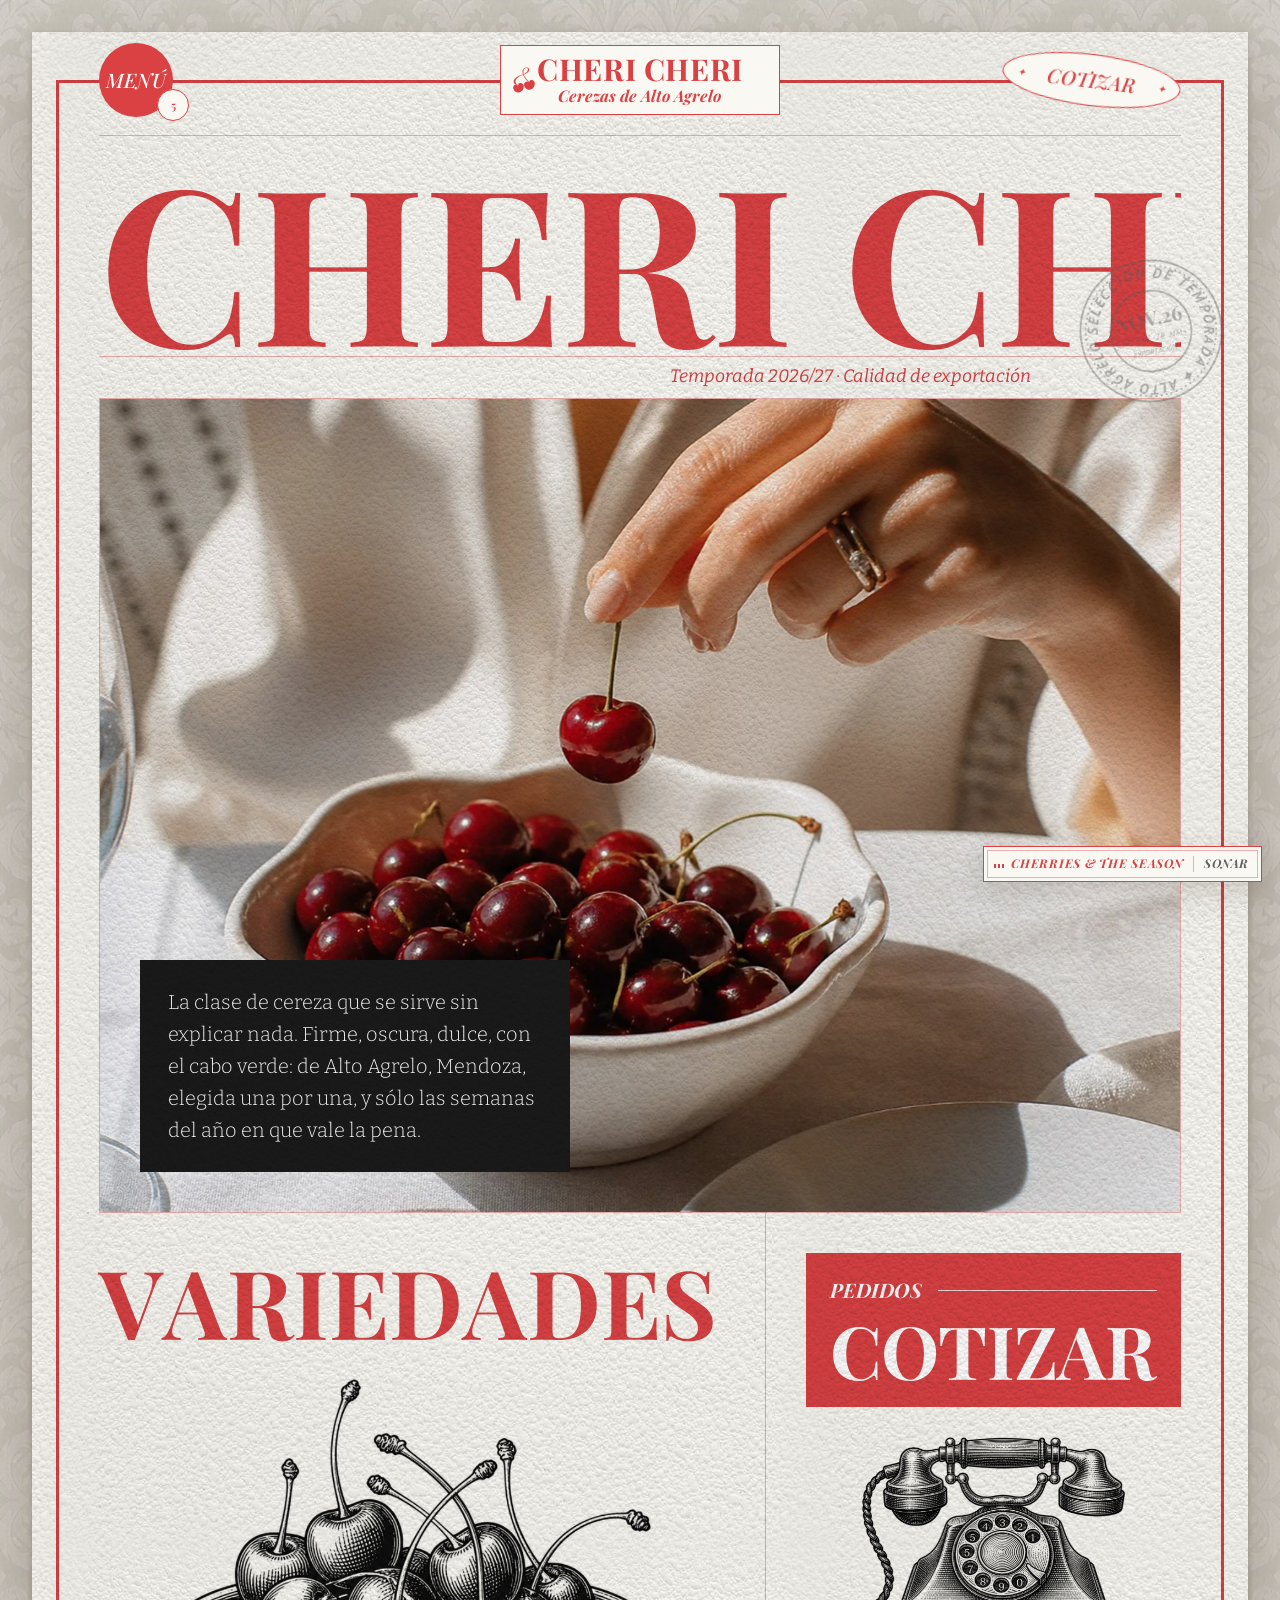
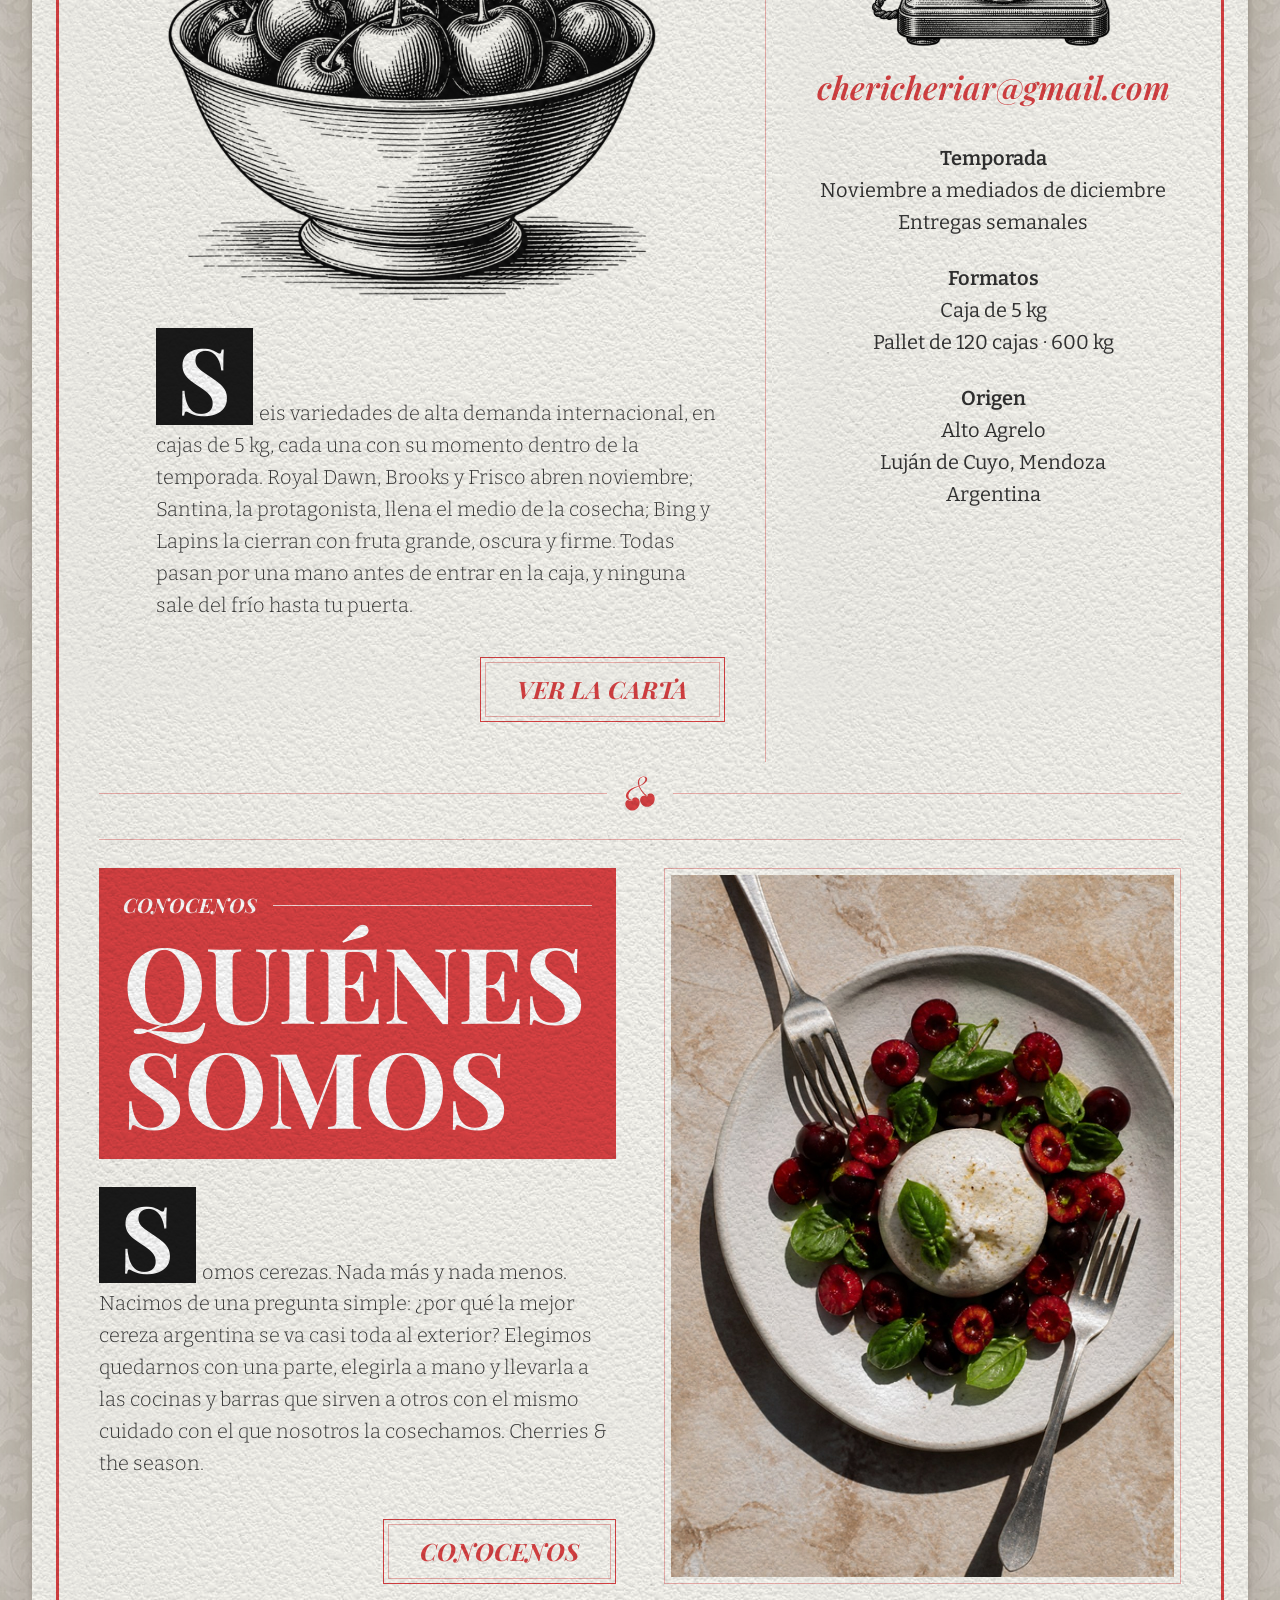
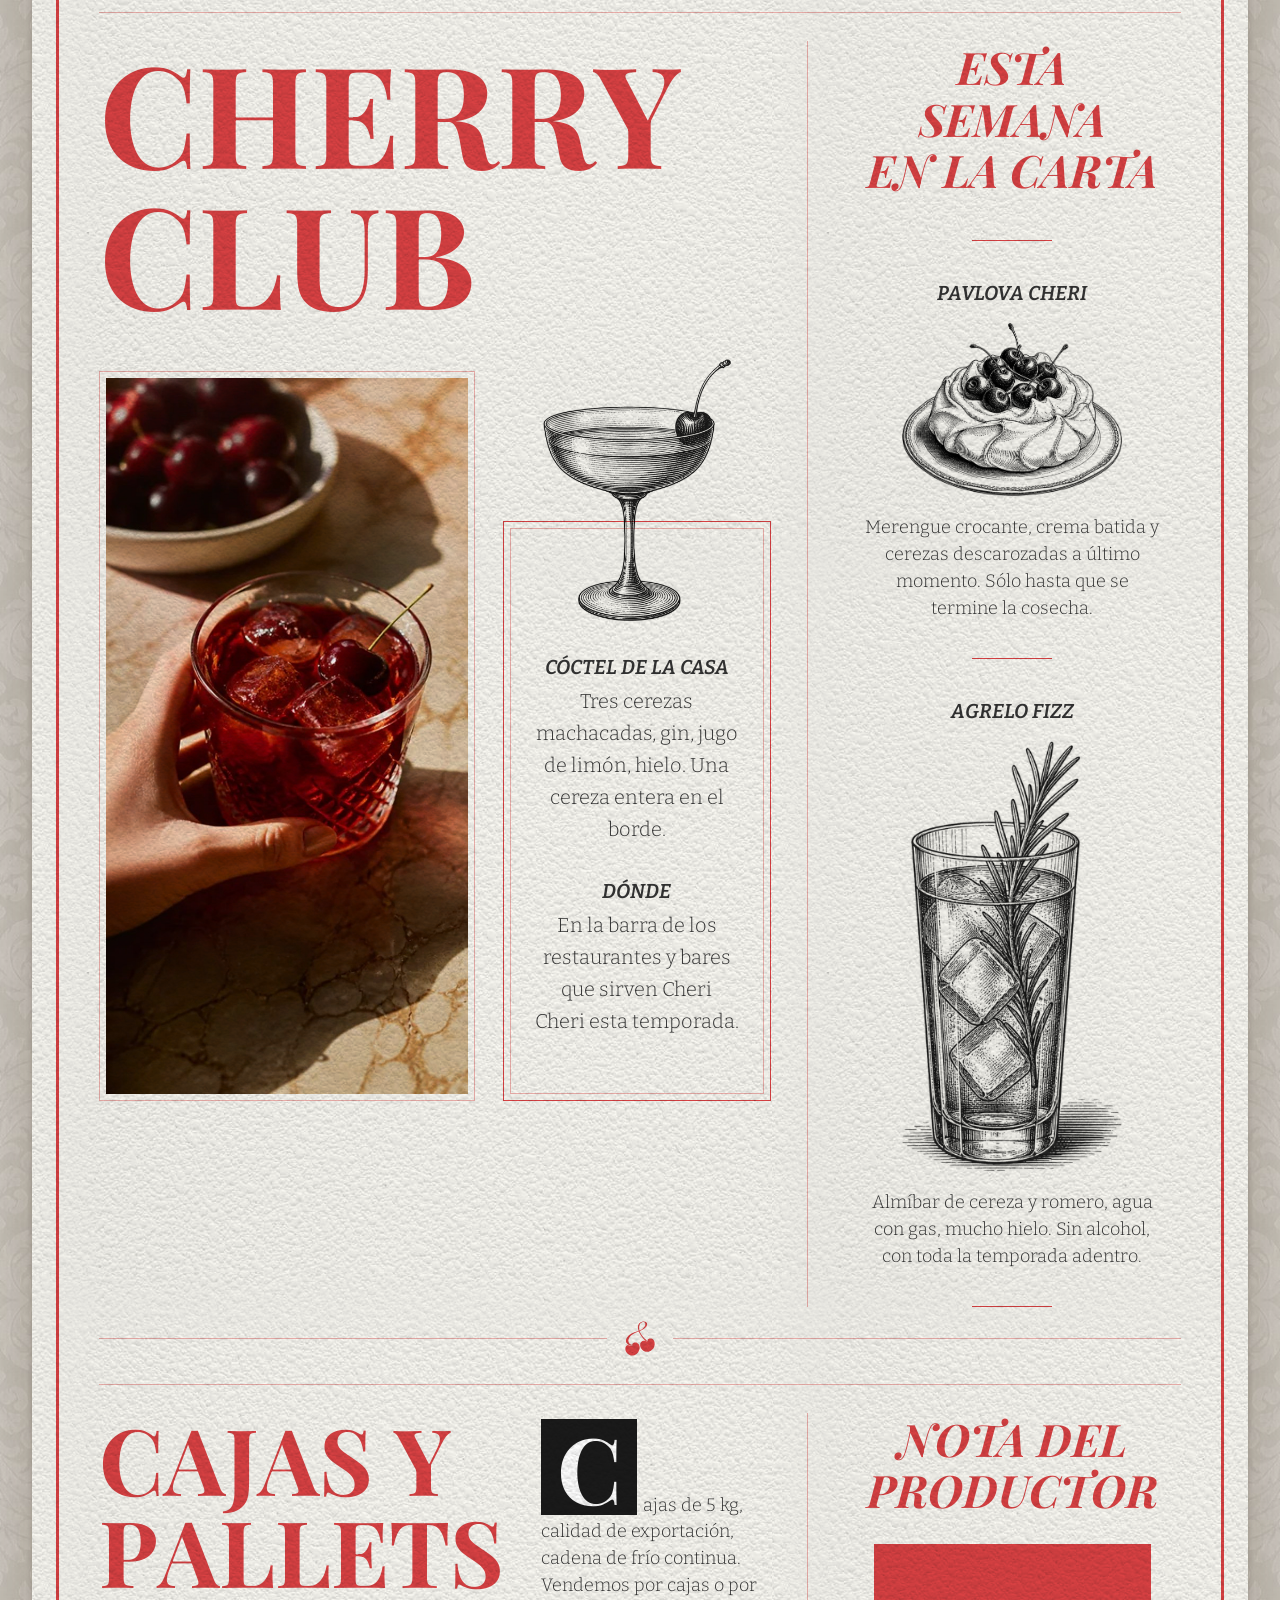
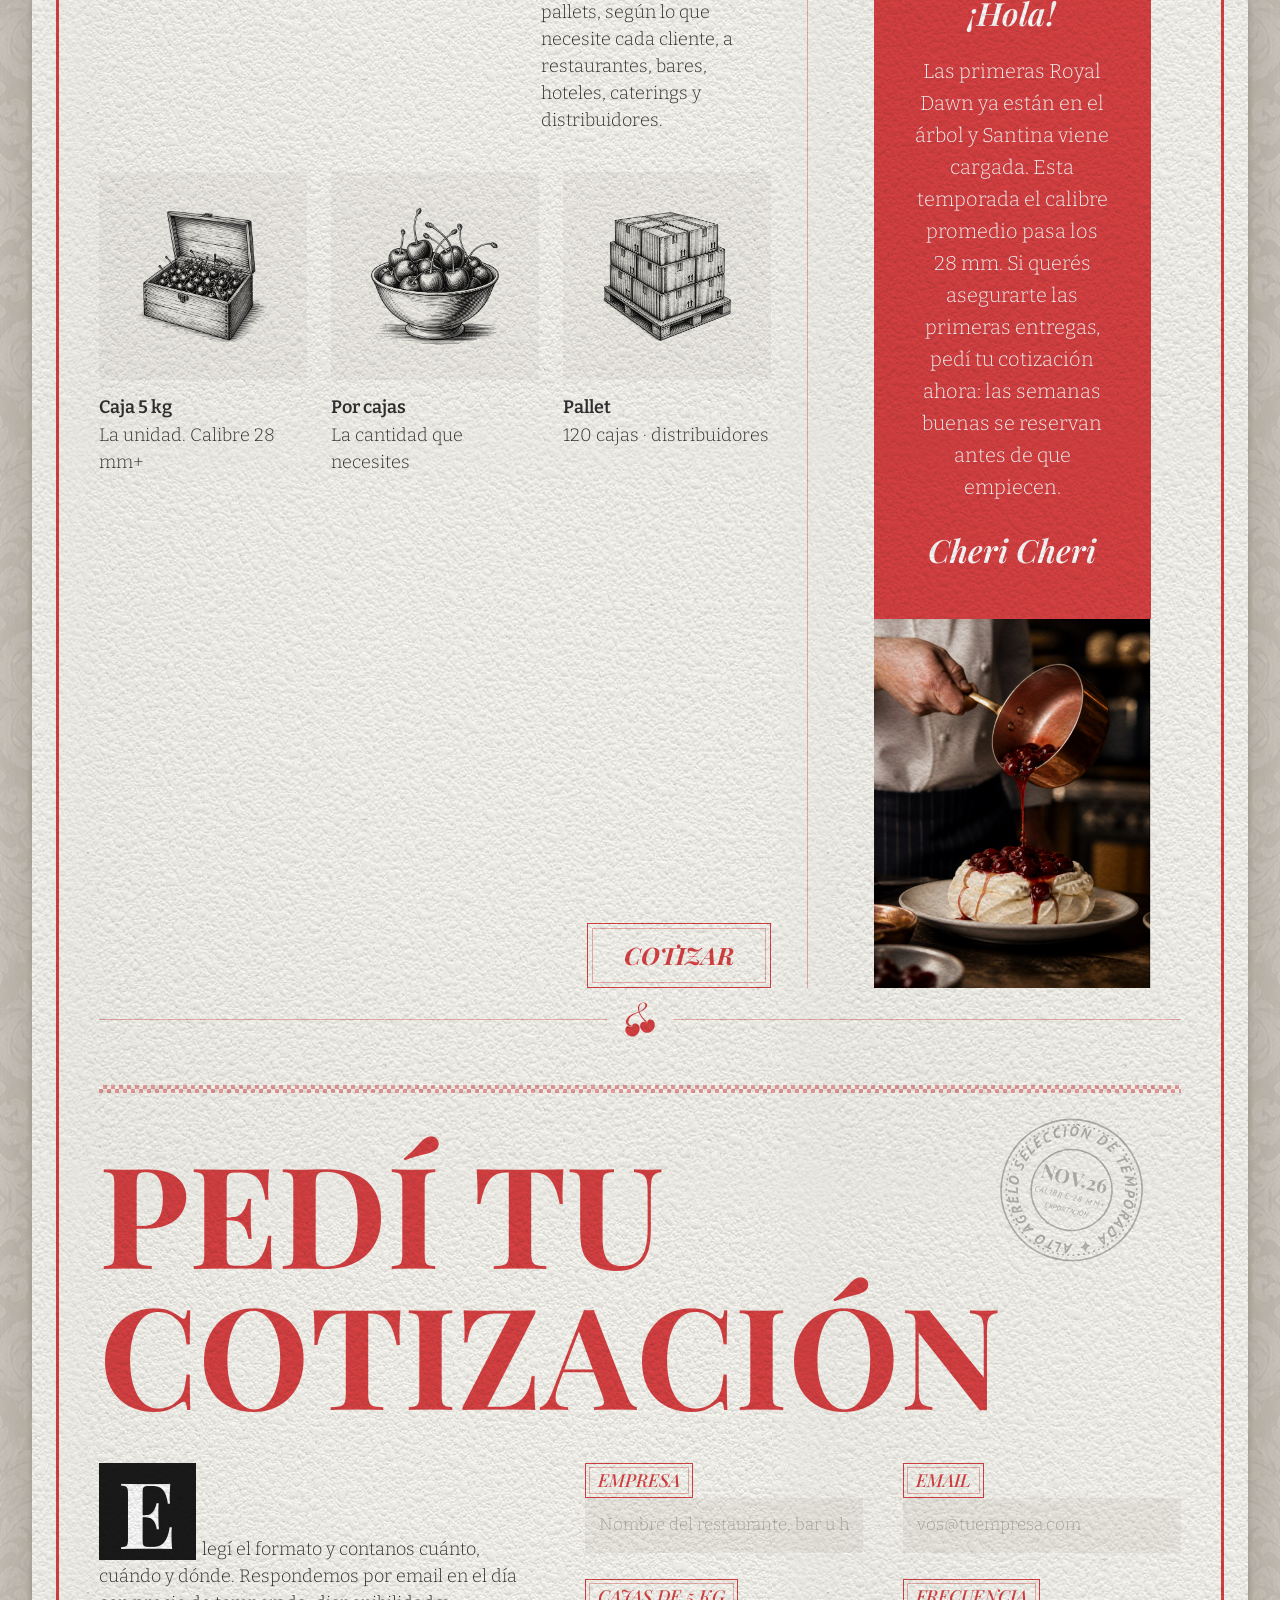
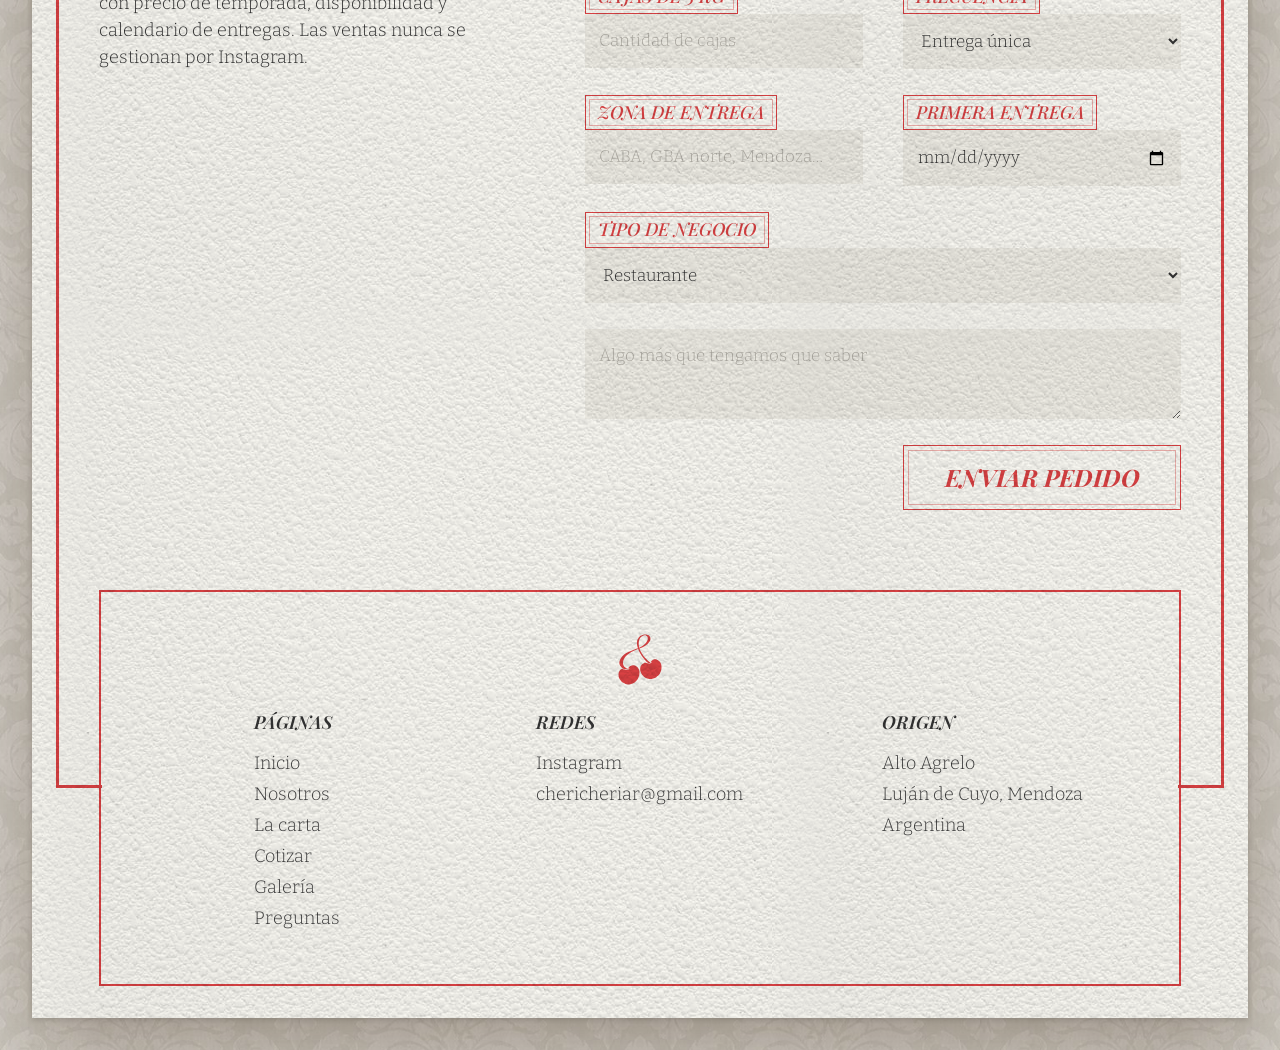
==== commit 8d96a3ee: "Restaurar paridad Da Maria (dm.css/dm.js) y Web3Forms sobre las nuevas funciones Co-Authored-By: Cla" ====
--- a/index.html
+++ b/index.html
@@ -23,7 +23,7 @@
 <!-- seo:end -->
 
 <link rel="preconnect" href="https://fonts.googleapis.com"><link rel="preconnect" href="https://fonts.gstatic.com" crossorigin>
-<link href="https://fonts.googleapis.com/css2?family=Playfair+Display:ital,wght@0,400;0,700;0,900;1,400;1,700&family=Bitter:ital,wght@0,300;0,400;0,500;1,400&family=PT+Sans:ital,wght@0,400;0,700;1,400;1,700&display=swap" rel="stylesheet">
+<link href="https://fonts.googleapis.com/css2?family=Playfair+Display:ital,wght@0,400..900;1,400..900&family=Bitter:ital,wght@0,300..700;1,300..700&family=PT+Sans:ital,wght@0,400;0,700;1,400;1,700&display=swap" rel="stylesheet">
 <style>
 :root{--red:#DA4143;--paper:#F9F8F2;--paper2:#F7F4EC;--ink:#333;--dark:#1a1a1a;--rule:rgba(218,65,67,.4);--grey:#636363;
  --pf:'Playfair Display',Georgia,serif;--bt:'Bitter',Georgia,serif;--pt:'PT Sans',Arial,sans-serif}
@@ -267,6 +267,8 @@
 @media(max-width:700px){.music{right:12px;bottom:12px}.music .panel{width:min(320px,calc(100vw - 24px))}.music .lab{display:none}}
 @media(prefers-reduced-motion:reduce){.sg>*{opacity:1;transform:none}.pxw>img{transform:none}.mag{transition:none}}
 /*feat-css-end*/</style>
+<link href="https://api.fontshare.com/v2/css?f[]=zodiak@700&display=swap" rel="stylesheet">
+<link rel="stylesheet" href="dm.css"><script src="dm.js" defer></script>
 </head>
 <body>
 
@@ -303,17 +305,16 @@
     <h2 class="menu-h">Variedades</h2>
     <img loading="lazy" decoding="async" class="ill" src="img/ill-bowl.png" alt="">
     <p><span class="dc">S</span>eis variedades de alta demanda internacional, en cajas de 5 kg, cada una con su momento dentro de la temporada. Royal Dawn, Brooks y Frisco abren noviembre; Santina, la protagonista, llena el medio de la cosecha; Bing y Lapins la cierran con fruta grande, oscura y firme. Todas pasan por una mano antes de entrar en la caja, y ninguna sale del frío hasta tu puerta.</p>
-    <div class="btns"><a class="btn" href="carta.html">Ver la carta</a><a class="btn" href="cotizar.html#form">Cotizar</a></div>
+    <div class="btns"><a class="btn" href="carta.html">Ver la carta</a></div>
   </div>
   <div class="reserve rv">
     <div class="redbox"><span class="lbl">Pedidos</span><h2>Cotizar</h2></div>
     <img loading="lazy" decoding="async" class="ill" src="img/ill-tel.png" alt="">
+    <a class="contact" href="mailto:chericheriar@gmail.com">chericheriar@gmail.com</a>
     <div class="info">
-      <div><b>Ventas mayoristas</b><a href="mailto:chericheriar@gmail.com">chericheriar@gmail.com</a></div>
       <div><b>Temporada</b><span>Noviembre a mediados de diciembre</span><br><span>Entregas semanales</span></div>
       <div><b>Formatos</b><span>Caja de 5 kg</span><br><span>Pallet de 120 cajas · 600 kg</span></div>
       <div><b>Origen</b><span>Alto Agrelo</span><br><span>Luján de Cuyo, Mendoza</span><br><span>Argentina</span></div>
-      <div><b>Instagram</b><a href="https://instagram.com/chericheri.ar" target="_blank" rel="noopener">@chericheri.ar</a></div>
     </div>
   </div>
 </section>
@@ -332,10 +333,11 @@
 <!-- EN LA CARTA + ESTA SEMANA -->
 <section class="spec" id="carta">
   <div class="left rv">
-    <h2><span>Cherry<br>Club</span><img loading="lazy" decoding="async" class="ill" src="img/ill-copa.png" alt=""></h2>
+    <h2>Cherry<br>Club</h2>
     <div class="grid">
       <figure class="zoomf"><img loading="lazy" decoding="async" src="img/trago.jpg" alt="Mano sosteniendo un vaso con cóctel de cereza al sol"></figure>
       <div class="card"><div>
+        <img loading="lazy" decoding="async" class="ill" src="img/ill-copa.png" alt="">
         <div><b>Cóctel de la casa</b>Tres cerezas machacadas, gin, jugo de limón, hielo. Una cereza entera en el borde.</div>
         <div><b>Dónde</b>En la barra de los restaurantes y bares que sirven Cheri Cheri esta temporada.</div>
       </div></div>
@@ -406,7 +408,7 @@
 </div></div>
 
 <script>
-const MAIL='chericheriar@gmail.com', ENDPOINT='https://formsubmit.co/ajax/'+MAIL;
+const MAIL='chericheriar@gmail.com', ENDPOINT='https://api.web3forms.com/submit', W3F_KEY='bc0d7736-6799-4583-8e31-4ce941f35367';
 const $=(s,c=document)=>c.querySelector(s), $$=(s,c=document)=>[...c.querySelectorAll(s)];
 const io=new IntersectionObserver(es=>es.forEach(e=>{if(e.isIntersecting){e.target.classList.add('in');io.unobserve(e.target)}}),{threshold:.1});
 $$('.rv').forEach(el=>io.observe(el));
@@ -415,7 +417,7 @@
 $$('[data-open]').forEach(b=>b.addEventListener('click',()=>{document.body.classList.remove('menu');setTimeout(()=>$('#cotizar').scrollIntoView({behavior:'smooth'}),document.body.classList.contains('menu')?900:0);setTimeout(()=>$('input[name=empresa]').focus(),1600)}));
 
 const _f=$('#f');_f&&_f.addEventListener('submit',async e=>{e.preventDefault();const f=e.target;if(!f.reportValidity())return;const d=Object.fromEntries(new FormData(f).entries());d.temporada='2026/27';const lines=Object.entries(d).map(([k,v])=>`${k}: ${v}`).join('\n');const mailto=`mailto:${MAIL}?subject=${encodeURIComponent('Cotización Cheri Cheri · '+d.cajas+' cajas · '+d.empresa)}&body=${encodeURIComponent(lines)}`;
- let ok=false;if(ENDPOINT){const btn=f.querySelector('[type=submit]');btn&&(btn.disabled=true);try{const r=await fetch(ENDPOINT,{method:'POST',headers:{'Content-Type':'application/json','Accept':'application/json'},body:JSON.stringify({...d,_subject:'Cotización Cheri Cheri · '+d.cajas+' cajas · '+d.empresa,_template:'table',_captcha:'false',_replyto:d.email||''})});ok=r.ok}catch(err){ok=false}btn&&(btn.disabled=false)}
+ let ok=false;if(ENDPOINT&&W3F_KEY){const btn=f.querySelector('[type=submit]');btn&&(btn.disabled=true);try{const L={empresa:'Empresa',email:'Email',cajas:'Cajas de 5 kg',frecuencia:'Frecuencia',zona:'Zona de entrega',fecha:'Primera entrega',tipo:'Tipo de negocio',mensaje:'Mensaje',temporada:'Temporada'};const body={};Object.entries(d).forEach(([k,v])=>{body[L[k]||k]=String(v||'').trim()||'—'});body['Idioma']=document.documentElement.lang||'es';body['Página']=location.href;Object.assign(body,{access_key:W3F_KEY,subject:'Cotización Cheri Cheri · '+d.cajas+' cajas · '+d.empresa,from_name:'Sitio Cheri Cheri',replyto:d.email||''});const r=await fetch(ENDPOINT,{method:'POST',headers:{'Content-Type':'application/json','Accept':'application/json'},body:JSON.stringify(body)});const j=await r.json().catch(()=>({}));ok=r.ok&&(j.success===true||j.success==='true');if(!ok)console.warn('FormSubmit:',j.message||r.status)}catch(err){ok=false}btn&&(btn.disabled=false)}
  if(!ok){$('#doneMail').textContent=`Si tu correo no se abrió solo, escribinos a ${MAIL}.`;location.href=mailto}
  f.style.display='none';$('#done').classList.add('show')});
 </script>
--- a/dm.css
+++ b/dm.css
@@ -0,0 +1,166 @@
+/* =========================================================
+   Cheri Cheri · ajustes de paridad con el template Da Maria
+   Se carga después del <style> de cada página.
+   ========================================================= */
+
+/* ---------- Tipografía global ----------
+   El template no usa PT Sans: etiquetas y botones van en Playfair itálica,
+   el texto corrido en Bitter 300. Redefinir --pt cambia todos los usos de una vez. */
+:root{--pt:'Playfair Display',Georgia,serif;--zk:'Zodiak','Playfair Display',Georgia,serif}
+
+/* ---------- Hoja y marco rojo ---------- */
+body{padding:32px}
+.sheet{max-width:1440px;padding:11px 67px 32px}
+/* marco de 3px a 24px de los costados y 48px de arriba; termina en el footer */
+.sheet::after{content:"";position:absolute;left:24px;right:24px;top:48px;bottom:260px;border:3px solid var(--red);border-bottom:0;pointer-events:none;z-index:0}
+footer{background:var(--paper);margin-top:80px}
+/* el marco baja hasta la mitad del footer y dobla hacia la caja, como en el template */
+footer::before,footer::after{content:"";position:absolute;top:-60px;bottom:50%;width:43px;border:0 solid var(--red);border-bottom-width:3px;pointer-events:none}
+footer::before{left:-45px;right:auto;border-left-width:3px;z-index:0}
+footer::after{right:-45px;border-right-width:3px}
+@media (max-width:767px){
+  body{padding:8px}
+  .sheet{padding:16px 31px 32px}
+  .sheet::after{left:8px;right:8px}
+  footer{padding:40px 20px}
+  .sheet::after{bottom:340px}
+  footer::before,footer::after{display:block!important;top:-40px;width:23px}
+  footer::before{left:-25px}
+  footer::after{right:-25px}
+}
+
+/* ---------- Header ---------- */
+.menubtn{font-family:var(--pf);font-weight:500;font-style:italic;font-size:20px;letter-spacing:0}
+.masthead{background:var(--paper)}
+.masthead::after{display:none}
+.masthead b{font-weight:700;letter-spacing:.02em}
+.masthead small{font-family:var(--pf);font-style:italic;font-weight:700;font-size:16px}
+.cta-pill{font-family:var(--pf);font-style:italic;font-weight:500;font-size:20px;letter-spacing:0;background:var(--paper);border-radius:50%;padding:12px 44px;transform:rotate(7deg)}
+.cta-pill:hover{background:var(--red)}
+/* ES/EN vive dentro del menú (ver dm.js) */
+nav.main .lang{position:static;display:flex;gap:6px;font-family:var(--bt);font-style:italic;font-weight:600;font-size:14px;letter-spacing:.04em;margin-left:auto;margin-right:16px}
+@media (max-width:767px){
+  .top{grid-template-columns:1fr auto}
+  .masthead{order:1;justify-self:start}
+  .menubtn{order:2;justify-self:end;width:64px;height:64px;font-size:15px}
+  .masthead small{font-size:13px}
+  .cta-pill{display:none}
+}
+
+/* ---------- Menú desplegable ---------- */
+nav.main .hd{font-family:var(--bt);font-style:italic;font-weight:600;font-size:18px;letter-spacing:0;color:#313131}
+nav.main a:not(.btn){font-family:var(--zk);font-weight:700;font-size:42px;line-height:1;padding:8px 0}
+@media (max-width:767px){nav.main a:not(.btn){font-size:24px;padding:6px 0}}
+
+/* ---------- Botones, volantas y etiquetas ---------- */
+.btn{font-family:var(--pf);font-style:italic;font-weight:700;font-size:24px;letter-spacing:0}
+.lbl{letter-spacing:0}
+.redbox .lbl,.eyebrow{font-family:var(--pf)!important;font-style:italic!important;font-weight:700!important;text-transform:uppercase!important;letter-spacing:0!important;font-size:20px!important}
+.redbox .lbl{display:flex!important;align-items:center;gap:16px;margin-bottom:10px}
+.redbox .lbl::after{display:block!important;content:"";flex:1;height:1px;background:rgba(255,255,255,.8)}
+.redbox{padding:24px 24px 20px!important}
+@media (max-width:767px){.redbox .lbl,.eyebrow{font-size:6vw!important}}
+
+/* ---------- Sellos: grises y suaves, como el template ---------- */
+.stamp,.stamp2{filter:grayscale(1);opacity:.45}
+
+/* ---------- Letra capital: en línea, el texto arranca al pie del recuadro ---------- */
+.dc,.order .head .blurb .dc,.book .grid p .dc{float:none;display:inline-flex;vertical-align:text-bottom;font-size:92px;margin:0 6px 0 0}
+@media (max-width:767px){.dc,.order .head .blurb .dc,.book .grid p .dc{font-size:72px}}
+
+/* ---------- Texto corrido: Bitter 300, 20/32 ---------- */
+.herofig .quote,.menu p,.who .text p,.note,.spec .card>div{font-weight:300;font-size:20px;line-height:1.6}
+.spec .right .item p,.order .head .blurb,.book .grid p{font-weight:300;font-size:18px;line-height:1.5}
+@media (max-width:767px){
+  .herofig .quote,.menu p,.who .text p,.note,.spec .card>div{font-size:18px;line-height:1.6}
+}
+
+/* =========================================================
+   HOME
+   ========================================================= */
+
+/* hero */
+.ticker h1{font-size:min(17vw,245px);line-height:.9!important;letter-spacing:-.004em;padding-top:14px}
+.ticker .ico{width:min(3.4vw,49px);height:min(3.4vw,49px);background:var(--red);color:#fff;padding:min(.8vw,11px);border-radius:4px}
+.stamp{right:-70px;top:120px;width:200px}
+.award{font-family:var(--bt);font-style:italic;font-weight:400;font-size:18px;padding-right:150px}
+@media (max-width:767px){
+  .ticker h1{font-size:24vw}
+  .ticker .ico{width:9vw;height:9vw;padding:2vw}
+  .stamp{display:none}
+  .award{font-size:16px;padding-right:0}
+}
+
+/* títulos de sección: tamaños del template (dm.js los achica si una palabra no entra) */
+.menu-h{font-size:min(12.5vw,180px);line-height:1!important;letter-spacing:0}
+.spec .left h2,.order .head h2,#cotizar h2{font-size:min(11vw,158px);line-height:1!important;letter-spacing:0}
+.who .text .redbox h2{font-size:min(10.5vw,151px)!important}
+.reserve .redbox h2{font-size:min(6.1vw,88px)!important}
+.spec .right h3,.order .right h3{font-size:min(3.5vw,50px);line-height:1.15;text-transform:uppercase}
+@media (max-width:767px){
+  .menu-h{font-size:24vw}
+  .spec .left h2,.order .head h2,#cotizar h2{font-size:21vw}
+  .who .text .redbox h2{font-size:18vw!important}
+  .reserve .redbox h2{font-size:15vw!important}
+  .spec .right h3,.order .right h3{font-size:10vw}
+}
+
+/* variedades + pedidos */
+.menu p{max-width:647px;margin-left:57px}
+@media (max-width:900px){.menu p{margin-left:0}}
+.reserve .contact{display:block;font-family:var(--pf);font-style:italic;font-weight:600;font-size:32px;line-height:1.3;color:var(--red);margin:6px 0 34px;overflow-wrap:anywhere}
+.reserve .info{font-size:20px;line-height:1.6;gap:24px}
+.reserve .info b{font-family:var(--bt);font-weight:600;text-transform:none;letter-spacing:0;color:#313131;margin-bottom:0}
+.reserve .info a{color:var(--ink);font-size:20px}
+@media (max-width:767px){.reserve .contact{font-size:6.4vw}.reserve .info{font-size:18px}}
+
+/* cherry club: la copa grande entra en el recuadro y el texto queda abajo */
+.spec .left h2{display:block}
+.spec .grid{align-items:stretch;margin-top:48px}
+.spec .grid figure img{aspect-ratio:436/810;height:100%}
+.spec .card{margin-top:150px}
+.spec .card>div{justify-content:flex-end;gap:34px;padding:0 24px 56px}
+.spec .card .ill{width:min(92%,300px);margin:-170px auto auto;mix-blend-mode:multiply}
+.spec .card b,.spec .right .item b{font-family:var(--bt);font-style:italic;font-weight:600;font-size:20px;line-height:1.2;letter-spacing:0;text-transform:uppercase;color:var(--ink);margin-bottom:6px}
+@media (max-width:900px){.spec .card{margin-top:140px}.spec .grid figure img{aspect-ratio:4/5}}
+
+/* esta semana: líneas rojas cortas */
+.spec .right h3{margin-bottom:0}
+.spec .right h3::after{content:"";display:block;width:80px;height:1px;background:var(--red);margin:44px auto 0}
+.spec .right hr{width:80px;border-top-color:var(--red)}
+.spec .right .item p{max-width:295px}
+
+/* cajas y pallets */
+.order .left{display:flex;flex-direction:column}
+.order .head{display:grid;grid-template-columns:minmax(0,1fr) 230px;gap:36px;align-items:start}
+.order .head .blurb{margin-top:6px}
+.prod b{font-family:var(--bt);font-weight:600;font-size:18px;color:#313131;margin-top:16px}
+.prod span{font-weight:300;font-size:18px;color:var(--ink);line-height:1.5}
+.order .btns{margin-top:auto;padding-top:80px}
+@media (max-width:900px){.order .head{grid-template-columns:minmax(0,1fr);gap:0}.order .head .blurb{margin-top:28px}.prod b,.prod span{font-size:15px}}
+
+/* nota del productor: tarjeta más angosta que la columna */
+.note{margin:0 30px;padding:48px 40px}
+.note .hi,.note .sig{font-family:var(--pf);font-style:italic;font-weight:600;font-size:32px;line-height:1.3}
+.order .right figure{margin:0 30px}
+@media (max-width:767px){.note{margin:0;padding:40px 24px}.order .right figure{margin:0}.note .hi,.note .sig{font-size:8vw}}
+
+/* pedí tu cotización */
+#cotizar.book{border-top:0;padding-top:56px}
+#cotizar.book::before{content:"";position:absolute;left:0;right:0;top:0;height:8px;background:conic-gradient(var(--red) 25%,transparent 0 50%,var(--red) 0 75%,transparent 0) 0 0/8px 8px;opacity:.5}
+.form .tag{font-family:var(--pf);font-style:italic;font-weight:500;font-size:18px;letter-spacing:0}
+.form .submit.full{grid-column:2}
+@media (max-width:900px){.form .submit.full{grid-column:1}}
+@media (max-width:767px){.form .tag{font-size:16px}}
+
+/* footer */
+footer .g{max-width:1090px}
+footer .g>div{justify-self:center}
+footer b{font-family:var(--pf);font-style:italic;font-weight:600;font-size:18px;color:var(--ink)}
+footer a,footer span{font-family:var(--bt);font-weight:300;font-size:18px;line-height:1.72;color:#3c3c3c}
+@media (max-width:767px){footer .g>div{justify-self:start}}
+
+/* =========================================================
+   LA CARTA · en celular la grilla no debe estirarse más que la hoja
+   ========================================================= */
+@media (max-width:900px){.carta{grid-template-columns:minmax(0,1fr)!important}.carta .item{grid-template-columns:minmax(0,1fr) auto}}
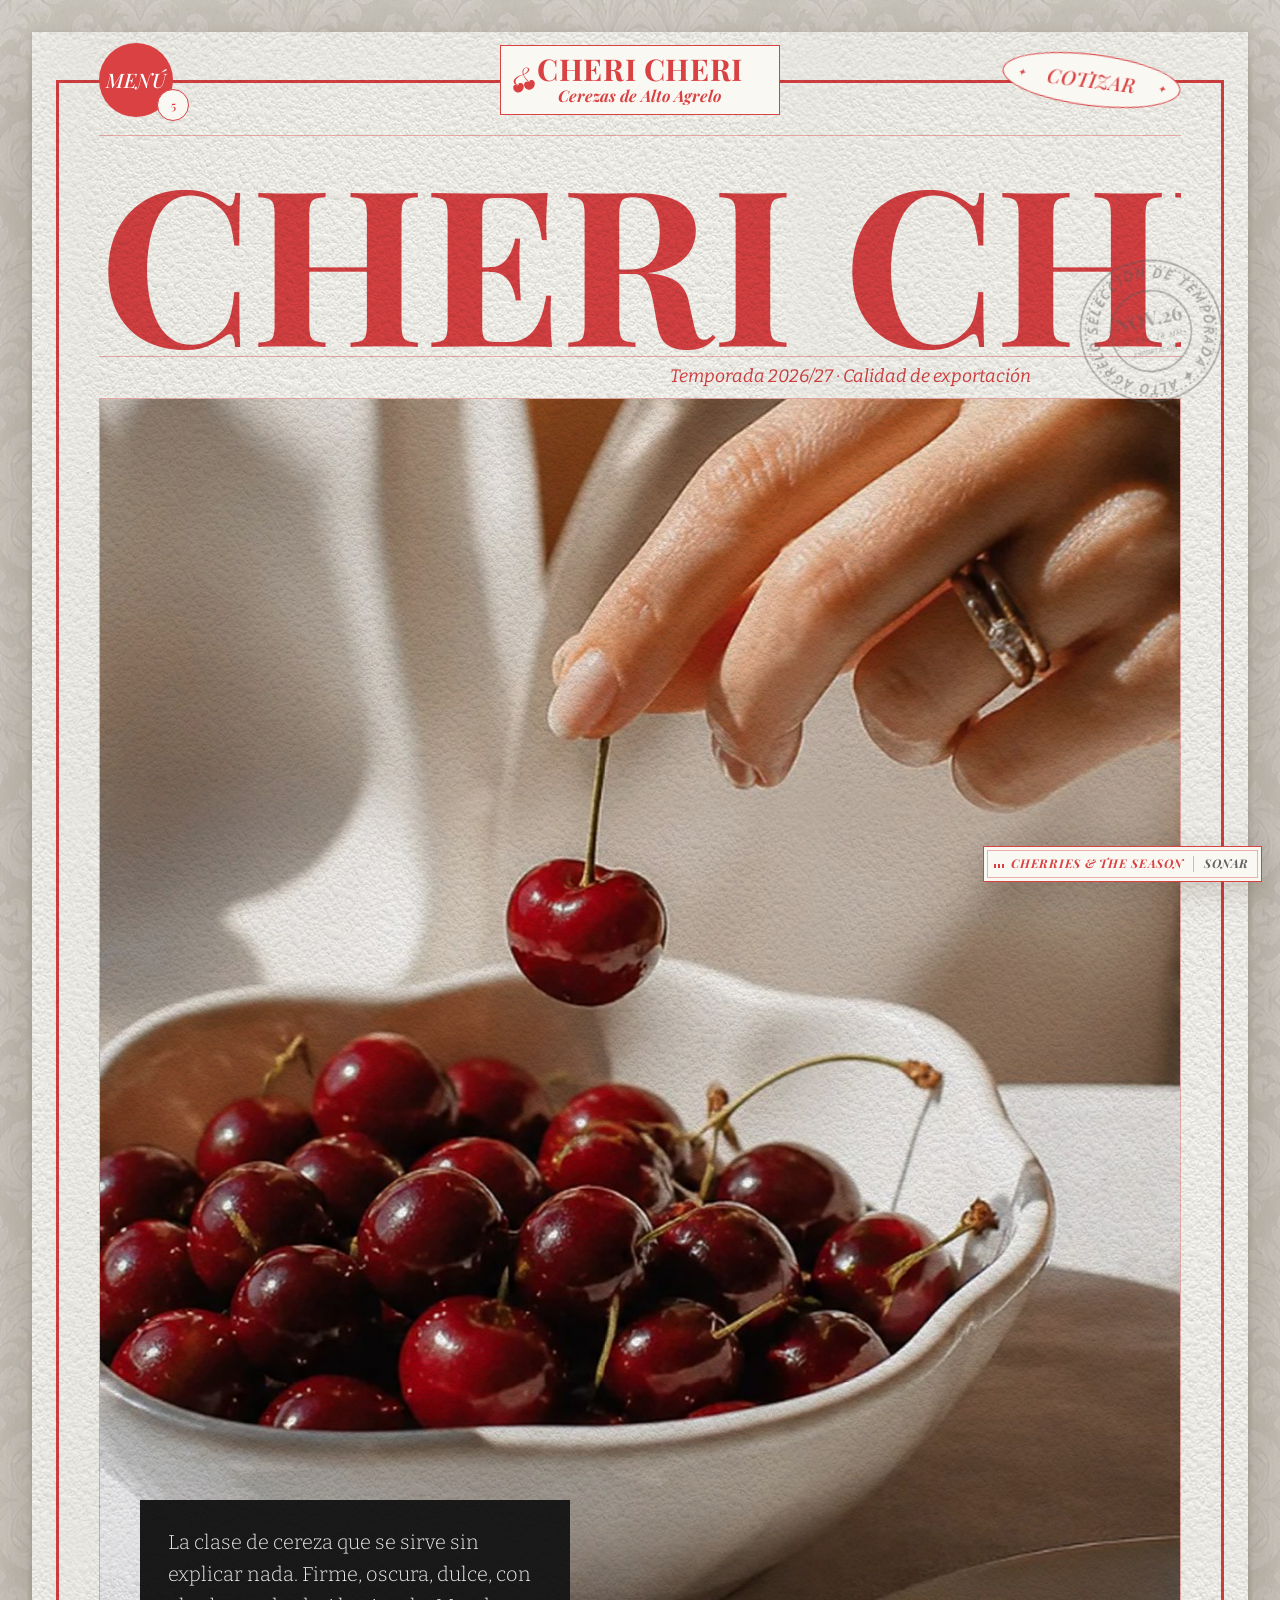
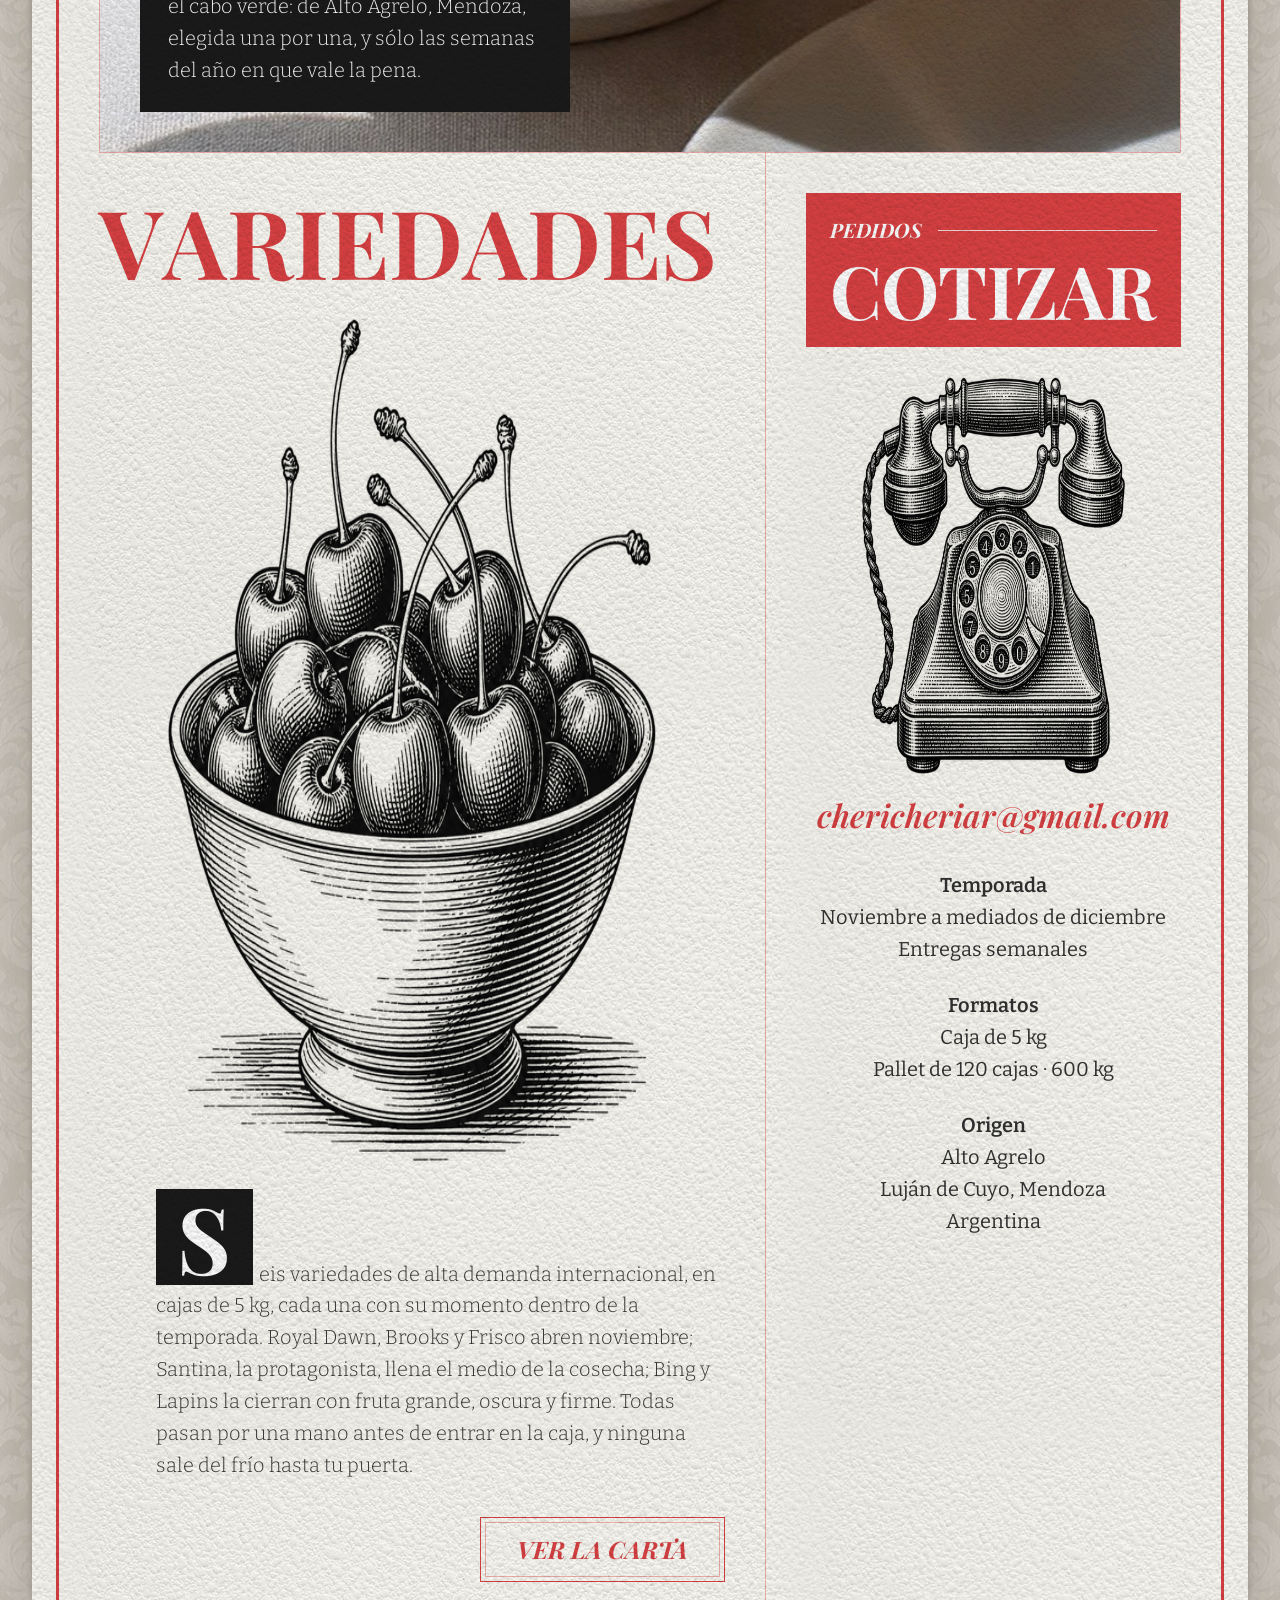
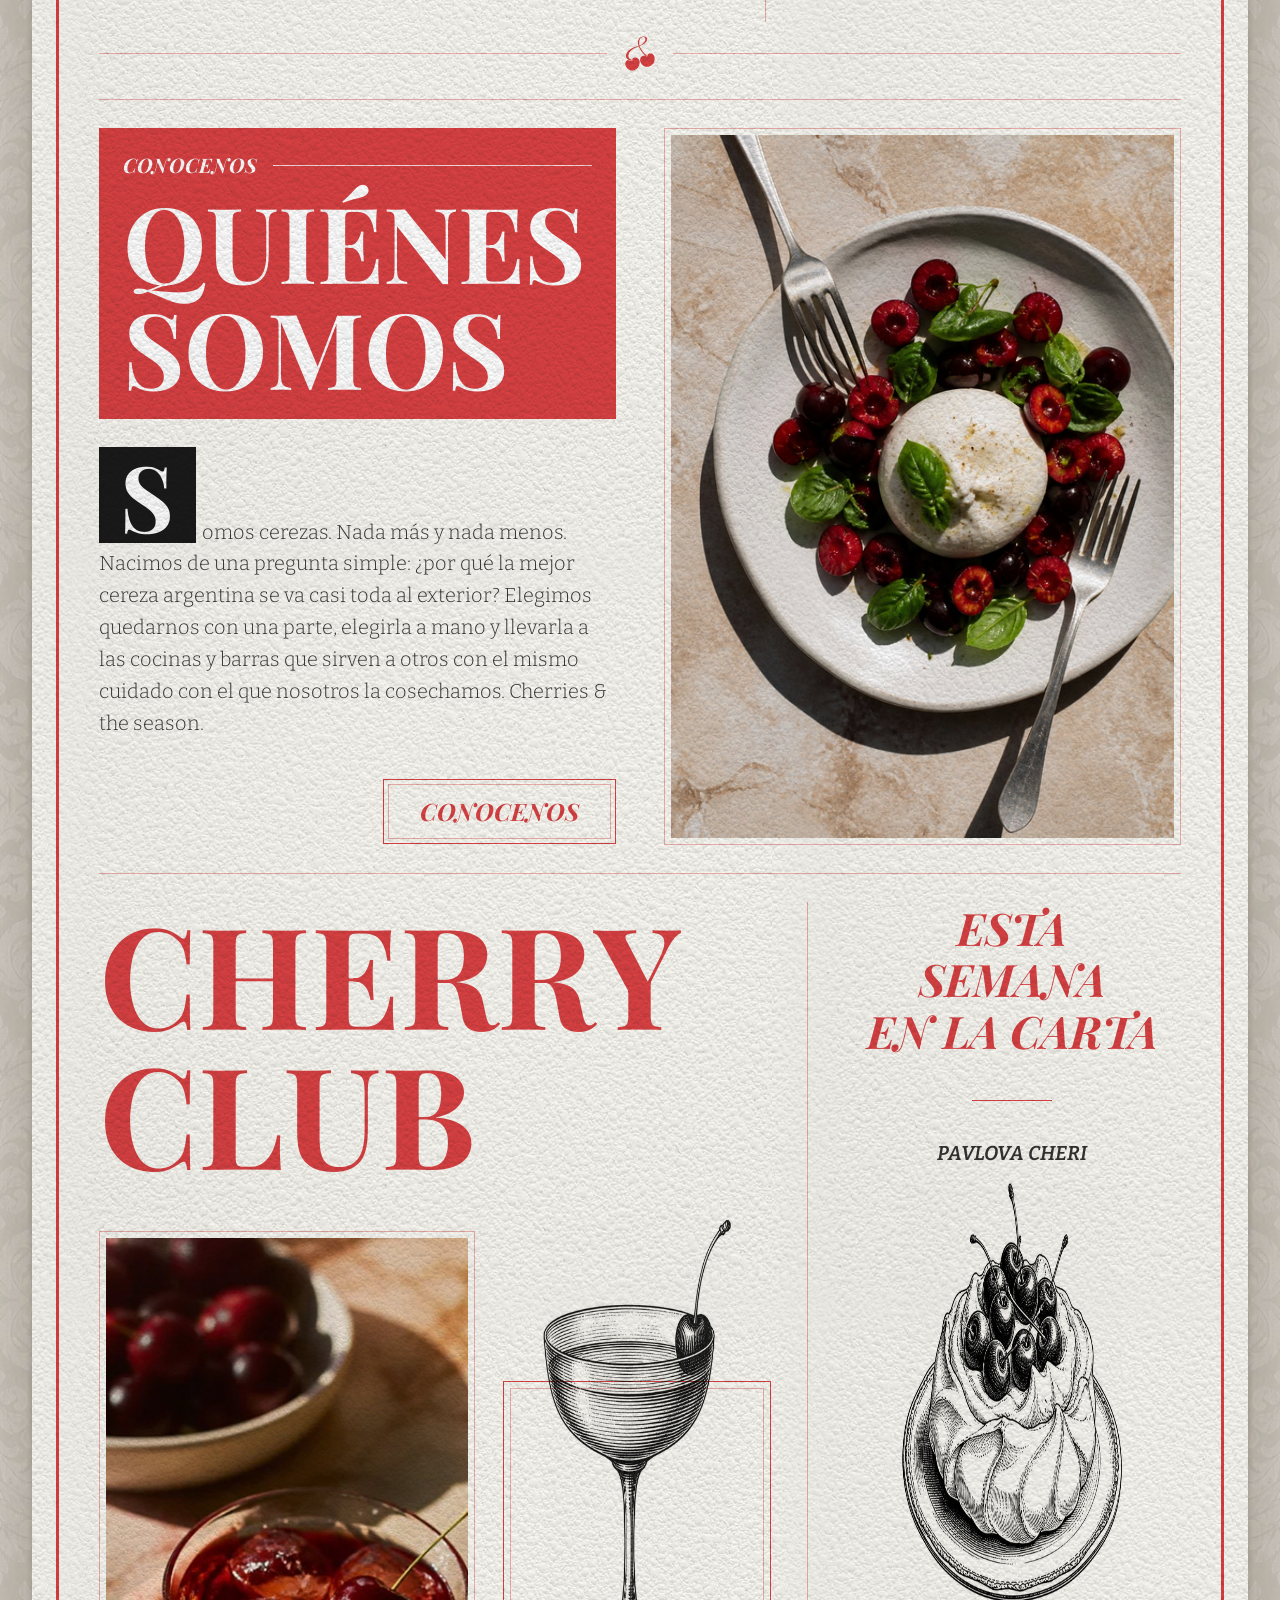
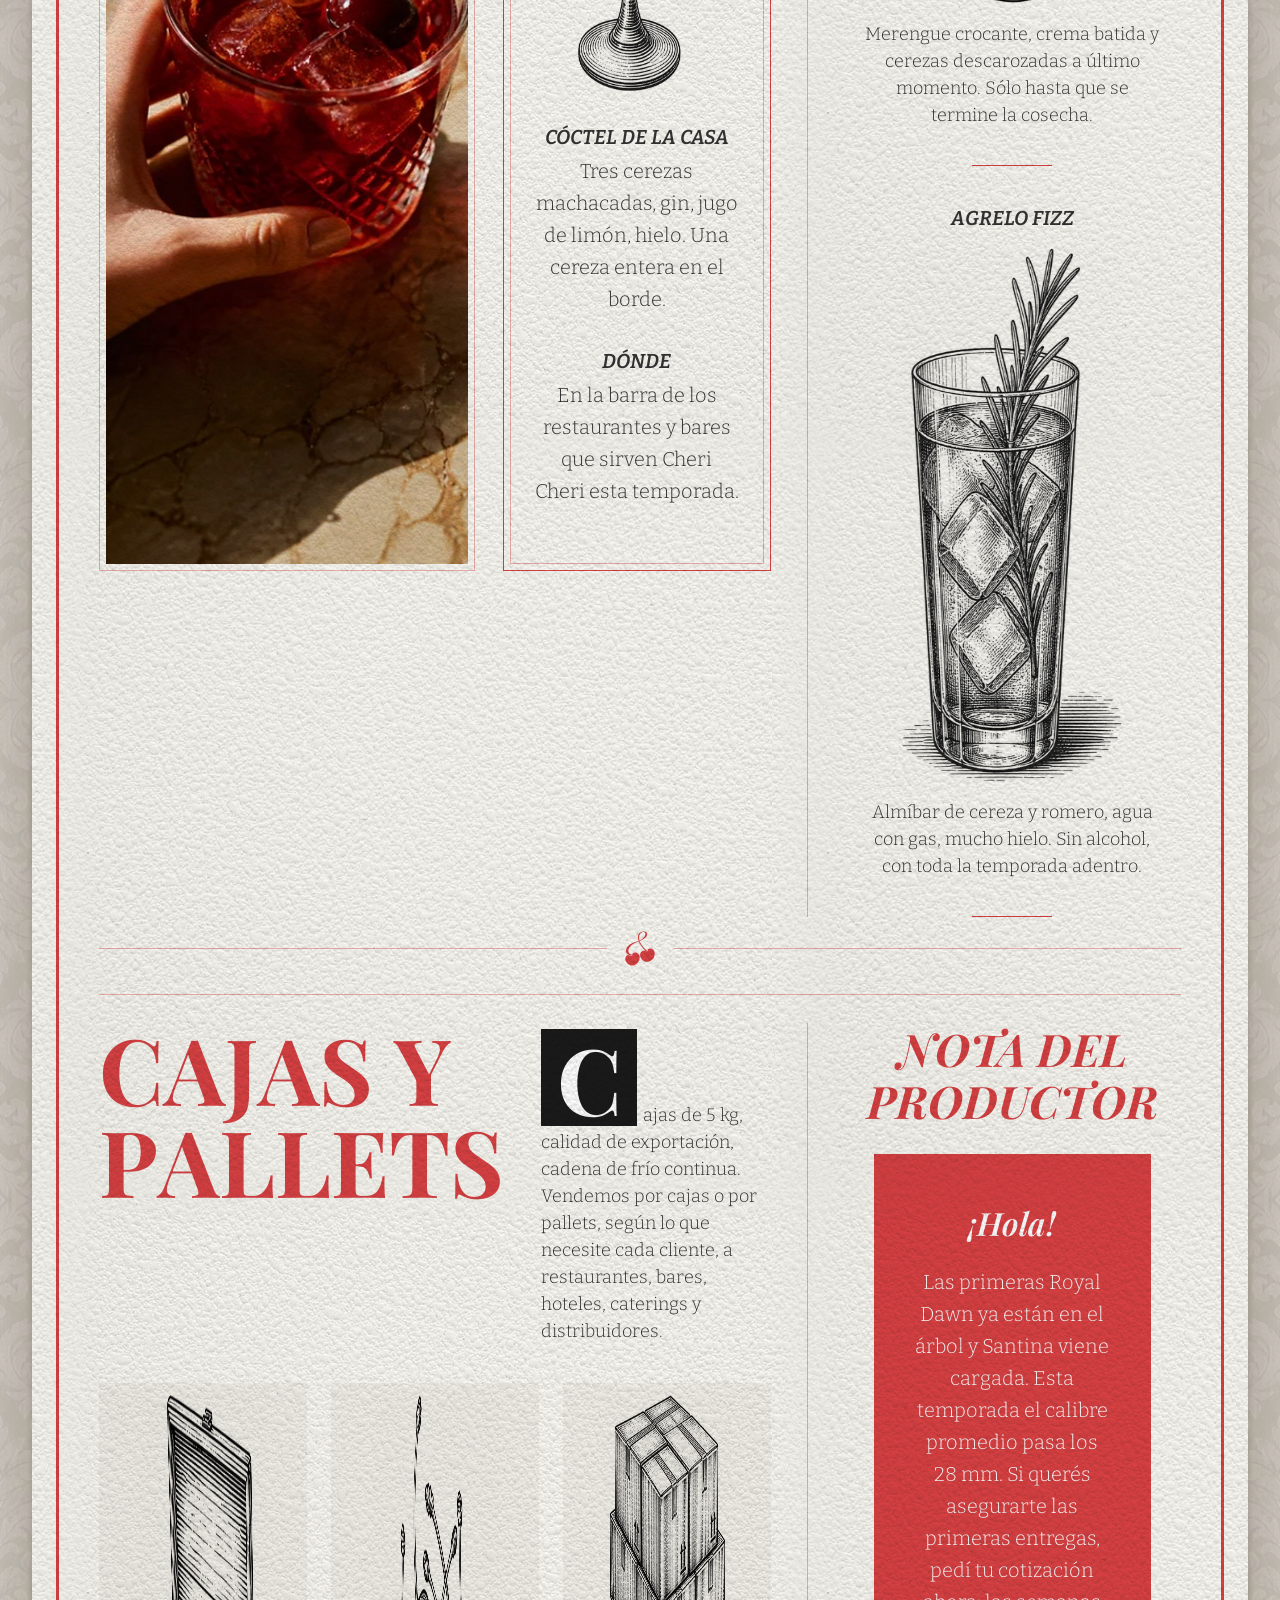
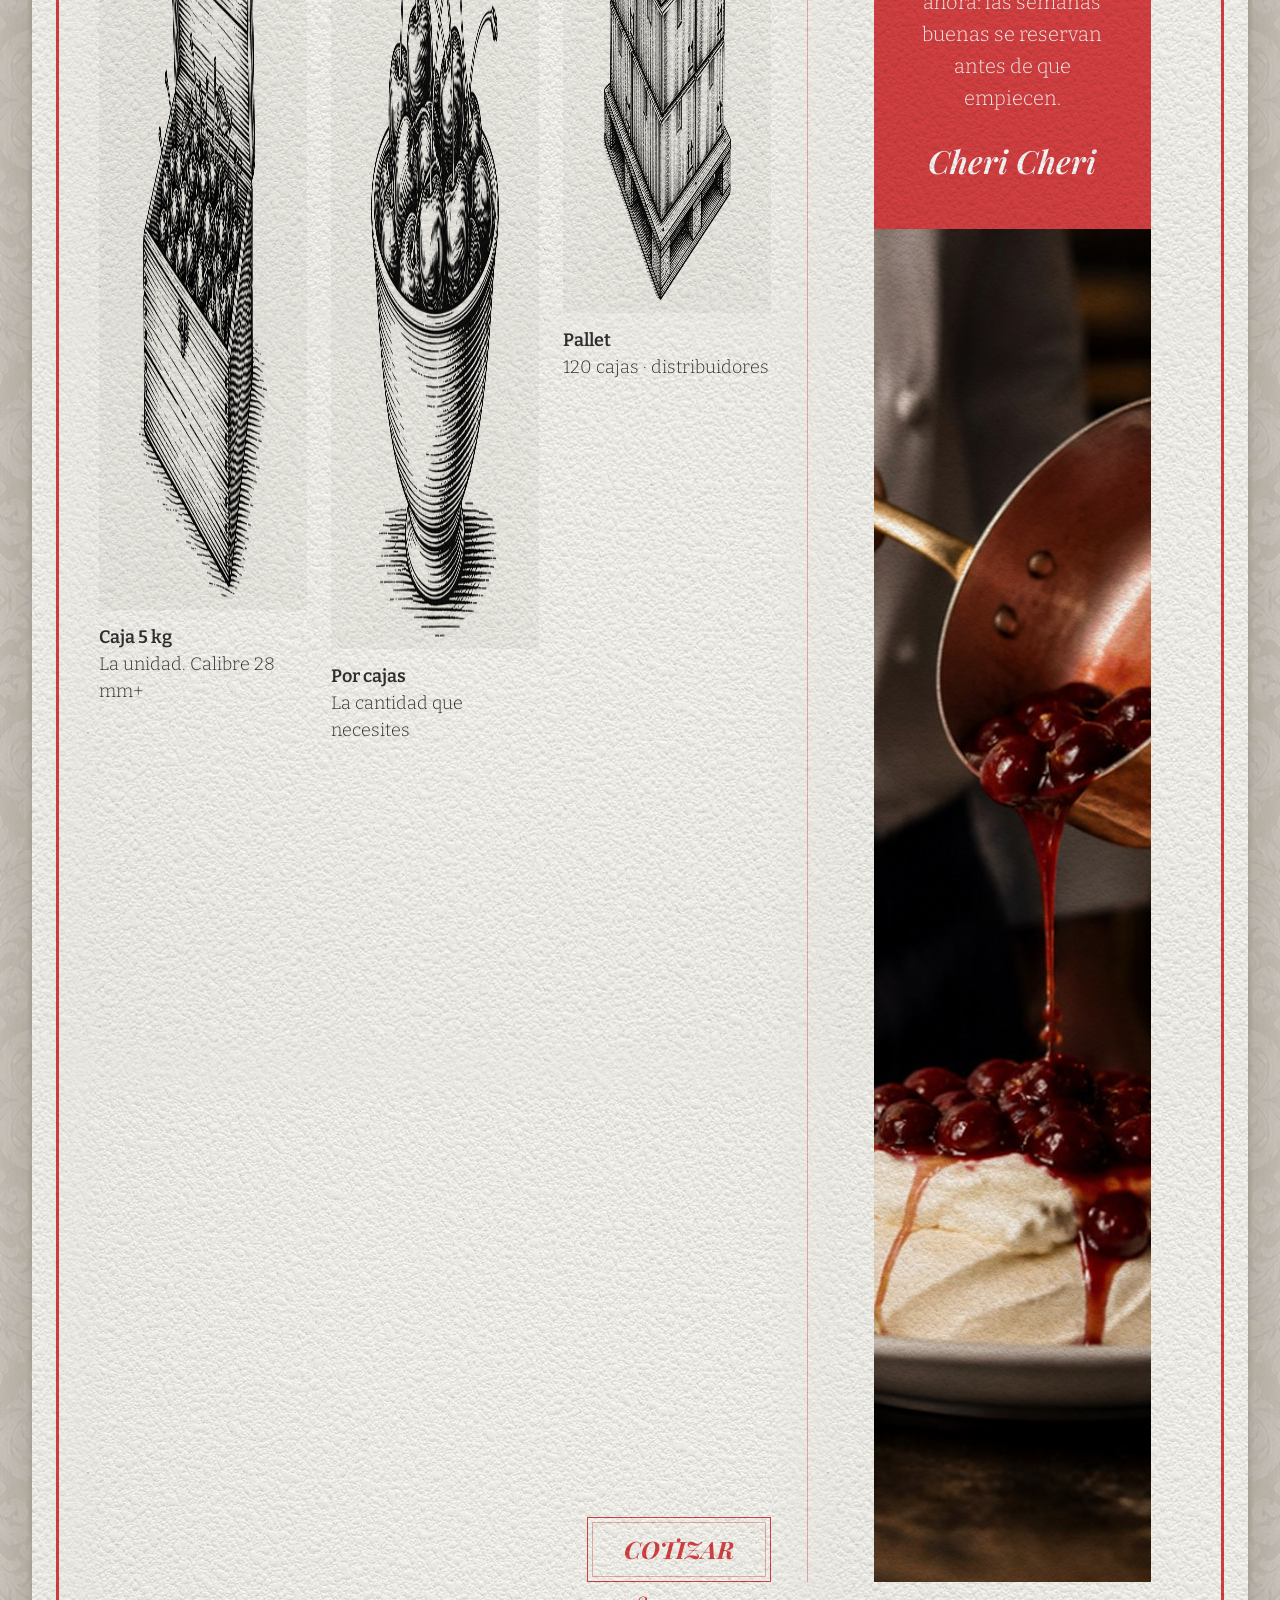
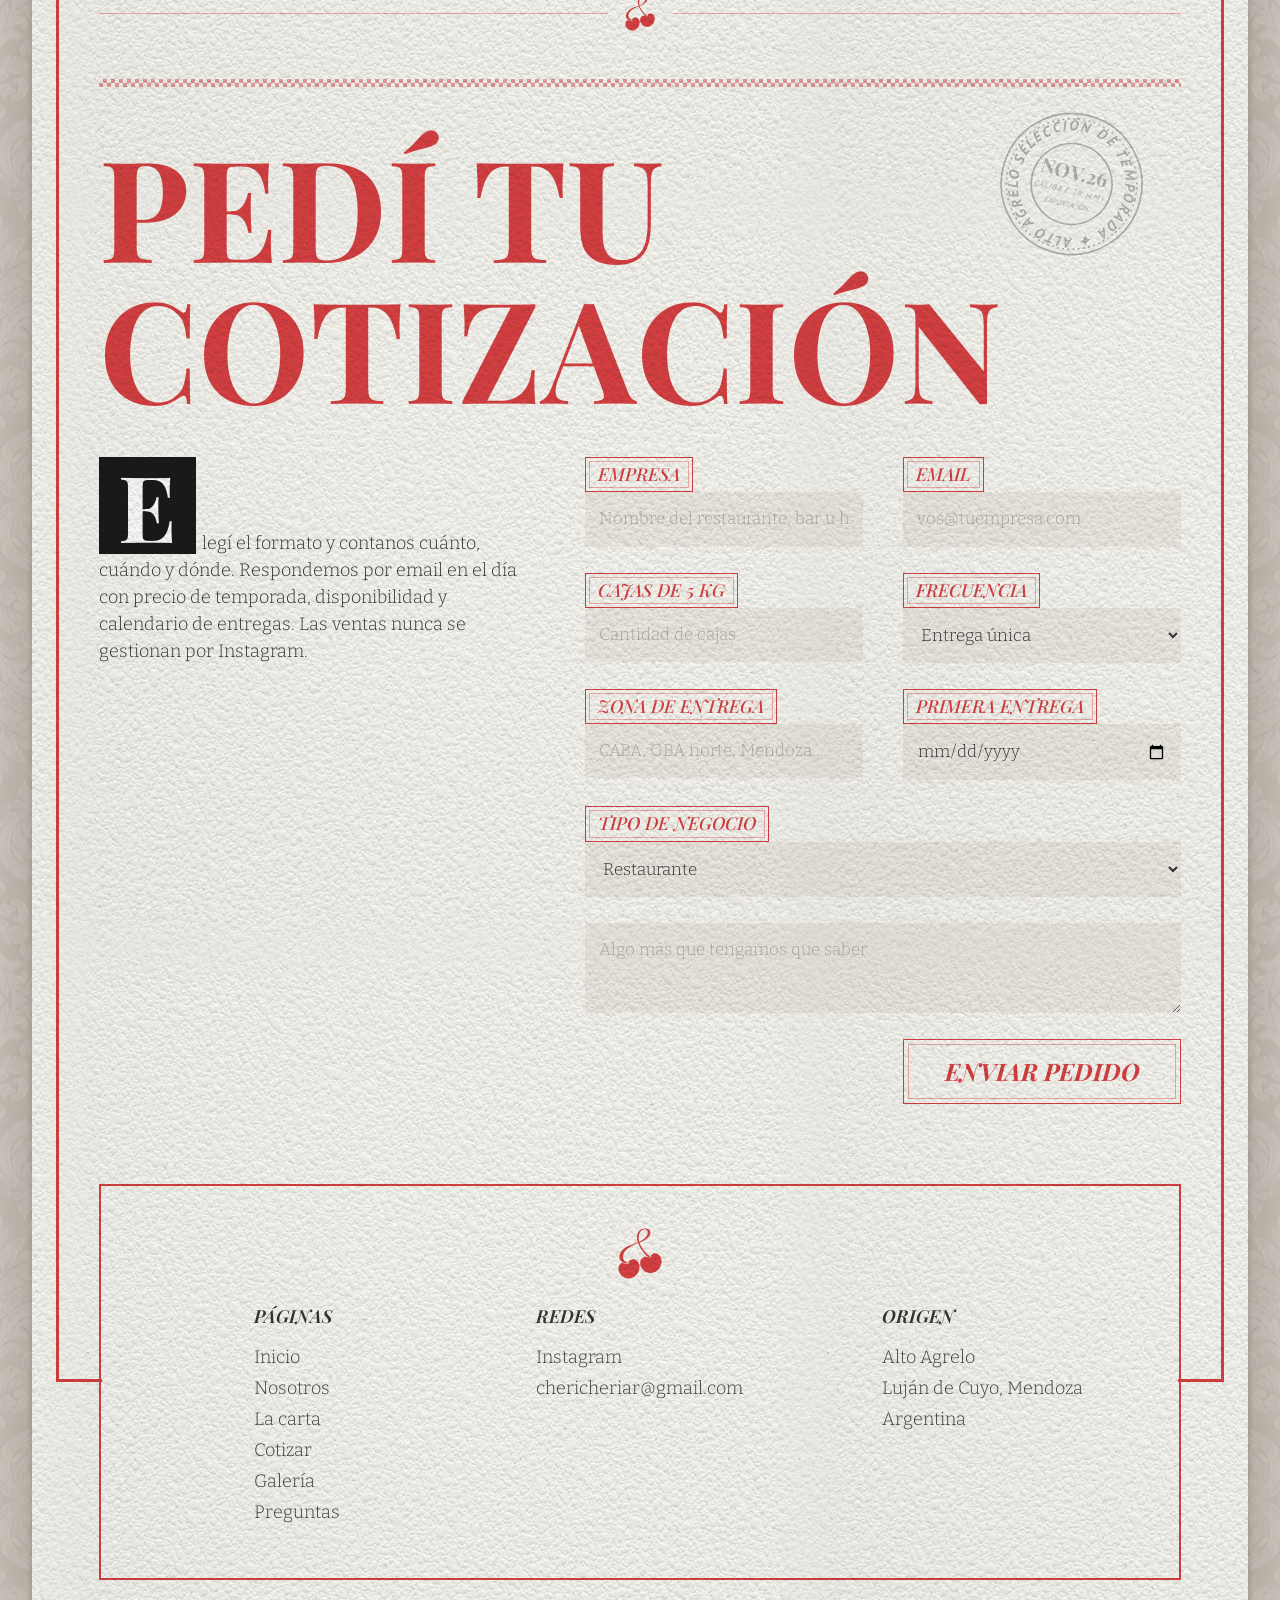
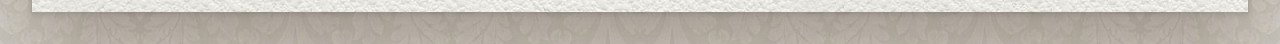
==== commit 025e34bb: "Mobile: papel sin blend (más liviano en iOS), reveal con red de seguridad, centrado y overflow-x; SE" ====
--- a/index.html
+++ b/index.html
@@ -19,6 +19,8 @@
 <meta name="twitter:card" content="summary_large_image"><meta name="twitter:title" content="Cheri Cheri · Cerezas premium de Alto Agrelo, Mendoza"><meta name="twitter:description" content="Cerezas premium de Alto Agrelo, Mendoza, elegidas una por una. Venta mayorista en cajas de 5 kg y pallets para restaurantes, bares, hoteles, caterings y distribuidores. Sólo en temporada (noviembre–diciembre)."><meta name="twitter:image" content="https://chericheri.ar/img/og.jpg">
 <link rel="icon" href="/favicon.ico" sizes="32x32"><link rel="icon" href="/icon.svg" type="image/svg+xml"><link rel="apple-touch-icon" href="/apple-touch-icon.png"><link rel="manifest" href="/site.webmanifest">
 <link rel="sitemap" type="application/xml" href="/sitemap.xml">
+<link rel="preconnect" href="https://fonts.googleapis.com"><link rel="preconnect" href="https://fonts.gstatic.com" crossorigin>
+<link rel="alternate" type="text/plain" href="/llms.txt" title="llms.txt">
 <script type="application/ld+json">{"@context":"https://schema.org","@graph":[{"@type":"Organization","@id":"https://chericheri.ar/#org","name":"Cheri Cheri","alternateName":"Cheri Cheri Cerezas","url":"https://chericheri.ar","logo":{"@type":"ImageObject","url":"https://chericheri.ar/img/logo.png"},"image":"https://chericheri.ar/img/og.jpg","slogan":"Cherries & the season","description":"Marca de cerezas premium de Alto Agrelo (Luján de Cuyo, Mendoza, Argentina). Venta mayorista en cajas de 5 kg y pallets a restaurantes, bares, hoteles, caterings y distribuidores, sólo en temporada.","email":"chericheriar@gmail.com","sameAs":["https://instagram.com/chericheri.ar"],"address":{"@type":"PostalAddress","addressLocality":"Alto Agrelo","addressRegion":"Mendoza","addressCountry":"AR"},"areaServed":{"@type":"Country","name":"Argentina"},"contactPoint":{"@type":"ContactPoint","contactType":"sales","email":"chericheriar@gmail.com","availableLanguage":["es","en"]},"knowsAbout":["cerezas","cherries","Royal Dawn","Brooks","Frisco","Santina","Bing","Lapins","venta mayorista de fruta","gastronomía"]},{"@type":"Organization","@id":"https://www.southerncrops.com.ar/#org","name":"Southern Crops by Río Alara","url":"https://www.southerncrops.com.ar/","description":"Productor y exportador argentino de cereza fresca, con fincas en Alto Agrelo (Mendoza) y Los Antiguos (Santa Cruz). Productor y aliado de Cheri Cheri."},{"@type":"WebSite","@id":"https://chericheri.ar/#site","url":"https://chericheri.ar","name":"Cheri Cheri","publisher":{"@id":"https://chericheri.ar/#org"},"inLanguage":["es","en"]},{"@type":"WebPage","@id":"https://chericheri.ar/","url":"https://chericheri.ar/","name":"Cheri Cheri · Cerezas premium de Alto Agrelo, Mendoza","description":"Cerezas premium de Alto Agrelo, Mendoza, elegidas una por una. Venta mayorista en cajas de 5 kg y pallets para restaurantes, bares, hoteles, caterings y distribuidores. Sólo en temporada (noviembre–diciembre).","isPartOf":{"@id":"https://chericheri.ar/#site"},"about":{"@id":"https://chericheri.ar/#org"},"inLanguage":"es","primaryImageOfPage":"https://chericheri.ar/img/og.jpg"},{"@type":"Product","@id":"https://chericheri.ar/carta.html#caja","name":"Cerezas Cheri Cheri · Caja de 5 kg","brand":{"@id":"https://chericheri.ar/#org"},"manufacturer":{"@id":"https://www.southerncrops.com.ar/#org"},"category":"Fruta fresca / Cerezas","description":"Caja de 5 kg de cerezas premium de Alto Agrelo, calibre 28 mm o superior, seleccionadas una por una. Unidad mínima de venta mayorista.","image":"https://chericheri.ar/img/cajamarca.jpg","offers":{"@type":"Offer","businessFunction":"http://purl.org/goodrelations/v1#Sell","eligibleCustomerType":"http://purl.org/goodrelations/v1#Business","availability":"https://schema.org/LimitedAvailability","priceCurrency":"ARS","url":"https://chericheri.ar/cotizar.html","seller":{"@id":"https://chericheri.ar/#org"},"eligibleRegion":"AR","eligibleQuantity":{"@type":"QuantitativeValue","unitText":"caja de 5 kg","minValue":1}}},{"@type":"Product","@id":"https://chericheri.ar/carta.html#pallet","name":"Cerezas Cheri Cheri · Pallet (120 cajas de 5 kg)","brand":{"@id":"https://chericheri.ar/#org"},"manufacturer":{"@id":"https://www.southerncrops.com.ar/#org"},"category":"Fruta fresca / Cerezas","description":"Pallet de 120 cajas de 5 kg (600 kg) de cerezas premium de Alto Agrelo, para distribuidores y grandes cuentas. Cadena de frío continua.","image":"https://chericheri.ar/img/ill-pallet.png","offers":{"@type":"Offer","businessFunction":"http://purl.org/goodrelations/v1#Sell","eligibleCustomerType":"http://purl.org/goodrelations/v1#Business","availability":"https://schema.org/LimitedAvailability","priceCurrency":"ARS","url":"https://chericheri.ar/cotizar.html","seller":{"@id":"https://chericheri.ar/#org"},"eligibleRegion":"AR","eligibleQuantity":{"@type":"QuantitativeValue","unitText":"pallet de 120 cajas","minValue":1}}}]}</script>
 <!-- seo:end -->
 
@@ -239,6 +241,10 @@
 .faq .toc{display:flex;flex-wrap:wrap;justify-content:center;gap:10px 26px;margin:22px 0 0;font-family:var(--pt);font-style:italic;font-weight:700;text-transform:uppercase;font-size:13px;letter-spacing:.06em}
 .faq .toc a{color:var(--red);border-bottom:1px solid var(--rule)}
 @media(max-width:700px){.qa summary{font-size:19px;grid-template-columns:1fr auto}.faq h2.sec{font-size:22px!important;letter-spacing:.04em!important;gap:10px}.masthead .mk{display:none}}
+/* reveal safety: tall blocks reveal as soon as they touch the viewport; fallback if observers never fire */
+const SAFE=()=>{document.querySelectorAll('.rv:not(.in)').forEach(el=>{const r=el.getBoundingClientRect();if(r.top<innerHeight*0.92&&r.bottom>0)el.classList.add('in')});document.querySelectorAll('.rvl:not(.on)').forEach(el=>{const r=el.getBoundingClientRect();if(r.top<innerHeight*0.95&&r.bottom>0)el.classList.add('on')})};
+let sT;addEventListener('scroll',()=>{clearTimeout(sT);sT=setTimeout(SAFE,80)},{passive:true});addEventListener('load',()=>{SAFE();setTimeout(SAFE,600)});setTimeout(SAFE,300);
+setTimeout(()=>{document.querySelectorAll('.rv:not(.in)').forEach(el=>{if(el.getBoundingClientRect().top<innerHeight)el.classList.add('in')})},2500);
 /* staggered reveal */
 .sg>*{opacity:0;transform:translateY(14px);transition:opacity .7s ease,transform .7s ease}
 .sg.in>*{opacity:1;transform:none}
@@ -266,6 +272,27 @@
 .music .panel .mnote{font-family:var(--bt);font-style:normal;font-weight:300;text-transform:none;letter-spacing:0;font-size:12px;color:var(--grey);margin:10px 0 0}
 @media(max-width:700px){.music{right:12px;bottom:12px}.music .panel{width:min(320px,calc(100vw - 24px))}.music .lab{display:none}}
 @media(prefers-reduced-motion:reduce){.sg>*{opacity:1;transform:none}.pxw>img{transform:none}.mag{transition:none}}
+/* mobile fixes */
+@media(max-width:767px){
+ .ticker .track{animation:tick 22s linear infinite!important}
+ .prods{grid-template-columns:1fr!important;gap:14px!important;margin-top:28px!important}
+ .prod{display:grid;grid-template-columns:84px 1fr;grid-template-rows:auto auto;column-gap:16px;align-items:center;text-align:left;margin-top:0!important}
+ .prod figure{grid-row:1/3;aspect-ratio:1;padding:8px!important}
+ .prod b{align-self:end}.prod span{align-self:start}
+ .feat{grid-template-columns:1fr!important;text-align:center!important;gap:12px!important}
+ .feat .ill{width:60%!important;margin:0 auto!important}
+ .sec{font-size:22px!important;letter-spacing:.02em!important;gap:10px!important;line-height:1.15!important}
+ .orn svg{width:24px;height:28px}
+ .scb .btns .btn{display:block;margin:0 0 10px;text-align:center}
+ .music .pill{padding:8px 10px}
+ html,body{overflow-x:hidden;-webkit-text-size-adjust:100%}
+ .sheet::before{display:none}
+ .sheet,.ph1 .rules h1,.gal figure,.facts hr::after{background:#F9F8F2 url(img/paper.png) 0 0/560px 560px repeat!important;background-blend-mode:multiply}
+ .ph1 .rules::before{display:none}
+ .page,.sheet{margin-left:auto;margin-right:auto}
+ .ph1 h1,.ph1 p{text-align:center}
+ .rv{transform:translateY(12px)}
+}
 /*feat-css-end*/</style>
 <link href="https://api.fontshare.com/v2/css?f[]=zodiak@700&display=swap" rel="stylesheet">
 <link rel="stylesheet" href="dm.css"><script src="dm.js" defer></script>
@@ -294,7 +321,7 @@
   <svg class="stamp" aria-hidden="true"><use href="#stampsvg"/></svg>
   <p class="award">Temporada 2026/27 · Calidad de exportación</p>
   <figure class="herofig">
-    <img fetchpriority="high" decoding="async" class="px" data-speed="-.08" src="img/hero.jpg" alt="Una mano con anillos toma una cereza de un bowl de cerámica sobre un mantel blanco">
+    <img width="1811" height="1353" fetchpriority="high" decoding="async" class="px" data-speed="-.08" src="img/hero.jpg" alt="Una mano con anillos toma una cereza de un bowl de cerámica sobre un mantel blanco">
     <figcaption class="quote">La clase de cereza que se sirve sin explicar nada. Firme, oscura, dulce, con el cabo verde: de Alto Agrelo, Mendoza, elegida una por una, y sólo las semanas del año en que vale la pena.</figcaption>
   </figure>
 </section>
@@ -303,13 +330,13 @@
 <section class="cols" id="variedades">
   <div class="menu rv">
     <h2 class="menu-h">Variedades</h2>
-    <img loading="lazy" decoding="async" class="ill" src="img/ill-bowl.png" alt="">
+    <img width="788" height="842" alt="Grabado de un bowl con cerezas" loading="lazy" decoding="async" class="ill" src="img/ill-bowl.png">
     <p><span class="dc">S</span>eis variedades de alta demanda internacional, en cajas de 5 kg, cada una con su momento dentro de la temporada. Royal Dawn, Brooks y Frisco abren noviembre; Santina, la protagonista, llena el medio de la cosecha; Bing y Lapins la cierran con fruta grande, oscura y firme. Todas pasan por una mano antes de entrar en la caja, y ninguna sale del frío hasta tu puerta.</p>
     <div class="btns"><a class="btn" href="carta.html">Ver la carta</a></div>
   </div>
   <div class="reserve rv">
     <div class="redbox"><span class="lbl">Pedidos</span><h2>Cotizar</h2></div>
-    <img loading="lazy" decoding="async" class="ill" src="img/ill-tel.png" alt="">
+    <img width="498" height="397" alt="Grabado de un teléfono antiguo" loading="lazy" decoding="async" class="ill" src="img/ill-tel.png">
     <a class="contact" href="mailto:chericheriar@gmail.com">chericheriar@gmail.com</a>
     <div class="info">
       <div><b>Temporada</b><span>Noviembre a mediados de diciembre</span><br><span>Entregas semanales</span></div>
@@ -327,7 +354,7 @@
     <p><span class="dc">S</span>omos cerezas. Nada más y nada menos. Nacimos de una pregunta simple: ¿por qué la mejor cereza argentina se va casi toda al exterior? Elegimos quedarnos con una parte, elegirla a mano y llevarla a las cocinas y barras que sirven a otros con el mismo cuidado con el que nosotros la cosechamos. Cherries &amp; the season.</p>
     <div class="btns"><a class="btn" href="nosotros.html">Conocenos</a></div>
   </div>
-  <figure class="rv zoomf"><img loading="lazy" decoding="async" src="img/plato.jpg" alt="Plato con burrata, cerezas y albahaca sobre mármol beige"></figure>
+  <figure class="rv zoomf"><img width="1083" height="1353" loading="lazy" decoding="async" src="img/plato.jpg" alt="Plato con burrata, cerezas y albahaca sobre mármol beige"></figure>
 </section>
 
 <!-- EN LA CARTA + ESTA SEMANA -->
@@ -335,9 +362,9 @@
   <div class="left rv">
     <h2>Cherry<br>Club</h2>
     <div class="grid">
-      <figure class="zoomf"><img loading="lazy" decoding="async" src="img/trago.jpg" alt="Mano sosteniendo un vaso con cóctel de cereza al sol"></figure>
+      <figure class="zoomf"><img width="1083" height="1353" loading="lazy" decoding="async" src="img/trago.jpg" alt="Mano sosteniendo un vaso con cóctel de cereza al sol"></figure>
       <div class="card"><div>
-        <img loading="lazy" decoding="async" class="ill" src="img/ill-copa.png" alt="">
+        <img width="338" height="472" alt="Grabado de una copa de cóctel" loading="lazy" decoding="async" class="ill" src="img/ill-copa.png">
         <div><b>Cóctel de la casa</b>Tres cerezas machacadas, gin, jugo de limón, hielo. Una cereza entera en el borde.</div>
         <div><b>Dónde</b>En la barra de los restaurantes y bares que sirven Cheri Cheri esta temporada.</div>
       </div></div>
@@ -345,9 +372,9 @@
   </div>
   <div class="right rv">
     <h3>Esta<br>semana<br>en la carta</h3>
-    <div class="item"><b>Pavlova Cheri</b><img loading="lazy" decoding="async" class="ill" src="img/ill-pavlova.png" alt=""><p>Merengue crocante, crema batida y cerezas descarozadas a último momento. Sólo hasta que se termine la cosecha.</p></div>
+    <div class="item"><b>Pavlova Cheri</b><img width="533" height="420" alt="Grabado de una pavlova con cerezas" loading="lazy" decoding="async" class="ill" src="img/ill-pavlova.png"><p>Merengue crocante, crema batida y cerezas descarozadas a último momento. Sólo hasta que se termine la cosecha.</p></div>
     <hr class="rule">
-    <div class="item"><b>Agrelo Fizz</b><img loading="lazy" decoding="async" class="ill" src="img/ill-vaso.png" alt=""><p>Almíbar de cereza y romero, agua con gas, mucho hielo. Sin alcohol, con toda la temporada adentro.</p></div>
+    <div class="item"><b>Agrelo Fizz</b><img width="273" height="533" alt="Grabado de un vaso con hielo y romero" loading="lazy" decoding="async" class="ill" src="img/ill-vaso.png"><p>Almíbar de cereza y romero, agua con gas, mucho hielo. Sin alcohol, con toda la temporada adentro.</p></div>
     <hr class="rule">
   </div>
 </section>
@@ -361,16 +388,16 @@
       <div class="blurb"><span class="dc">C</span>ajas de 5 kg, calidad de exportación, cadena de frío continua. Vendemos por cajas o por pallets, según lo que necesite cada cliente, a restaurantes, bares, hoteles, caterings y distribuidores.</div>
     </div>
     <div class="prods">
-      <div class="prod"><figure><img loading="lazy" decoding="async" class="ill" src="img/ill-caja.png" alt=""></figure><b>Caja 5 kg</b><span>La unidad. Calibre 28 mm+</span></div>
-      <div class="prod"><figure><img loading="lazy" decoding="async" class="ill" src="img/ill-bowl.png" alt=""></figure><b>Por cajas</b><span>La cantidad que necesites</span></div>
-      <div class="prod"><figure><img loading="lazy" decoding="async" class="ill" src="img/ill-pallet.png" alt=""></figure><b>Pallet</b><span>120 cajas · distribuidores</span></div>
+      <div class="prod"><figure><img width="790" height="803" alt="Grabado de una caja de cerezas de 5 kg" loading="lazy" decoding="async" class="ill" src="img/ill-caja.png"></figure><b>Caja 5 kg</b><span>La unidad. Calibre 28 mm+</span></div>
+      <div class="prod"><figure><img width="788" height="842" alt="Grabado de un bowl con cerezas" loading="lazy" decoding="async" class="ill" src="img/ill-bowl.png"></figure><b>Por cajas</b><span>La cantidad que necesites</span></div>
+      <div class="prod"><figure><img width="505" height="506" alt="Grabado de un pallet de cajas" loading="lazy" decoding="async" class="ill" src="img/ill-pallet.png"></figure><b>Pallet</b><span>120 cajas · distribuidores</span></div>
     </div>
     <div class="btns"><a class="btn" href="cotizar.html#form">Cotizar</a></div>
   </div>
   <div class="right rv">
     <h3>Nota del<br>productor</h3>
     <div class="note"><span class="hi">¡Hola!</span>Las primeras Royal Dawn ya están en el árbol y Santina viene cargada. Esta temporada el calibre promedio pasa los 28 mm. Si querés asegurarte las primeras entregas, pedí tu cotización ahora: las semanas buenas se reservan antes de que empiecen.<span class="sig">Cheri Cheri</span></div>
-    <figure class="zoomf"><img loading="lazy" decoding="async" src="img/cocina.jpg" alt="Cocinero volcando cerezas desde una cacerola de cobre sobre una pavlova"></figure>
+    <figure class="zoomf"><img width="1014" height="1353" loading="lazy" decoding="async" src="img/cocina.jpg" alt="Cocinero volcando cerezas desde una cacerola de cobre sobre una pavlova"></figure>
   </div>
 </section>
 
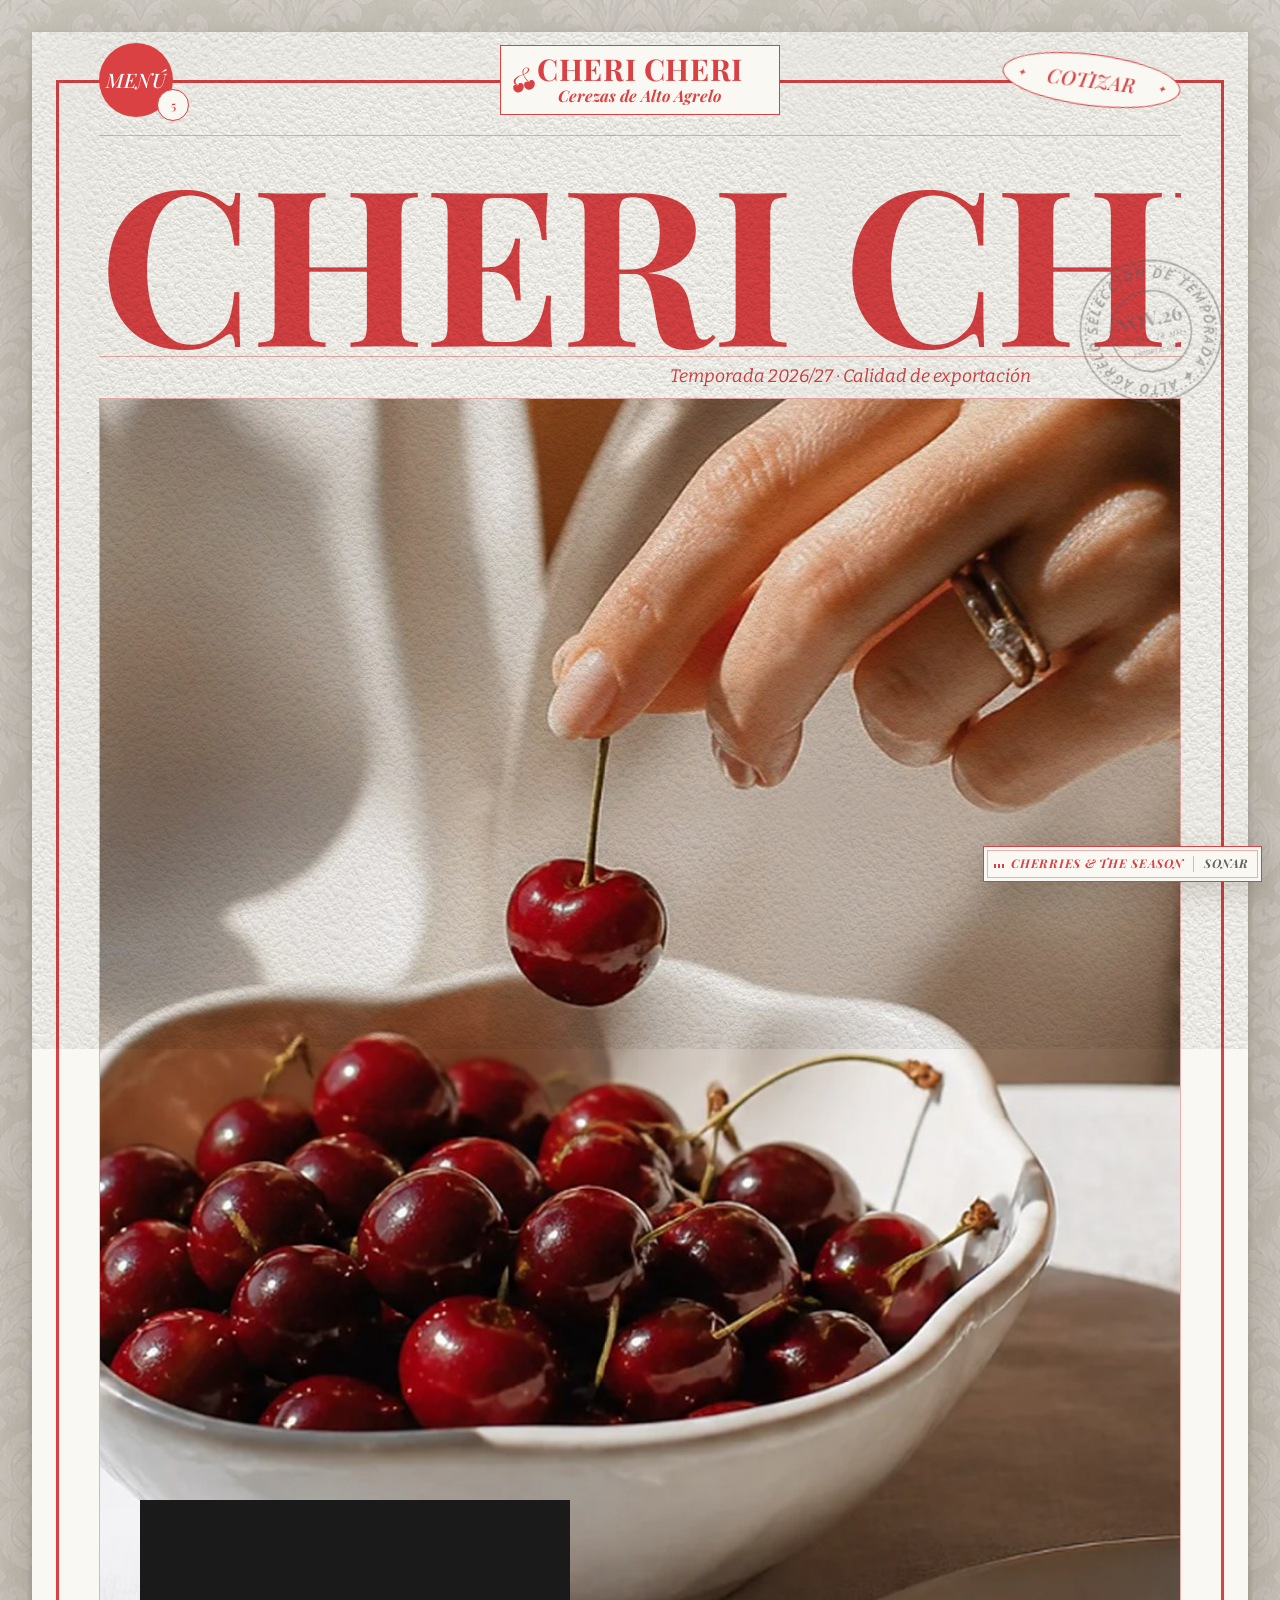
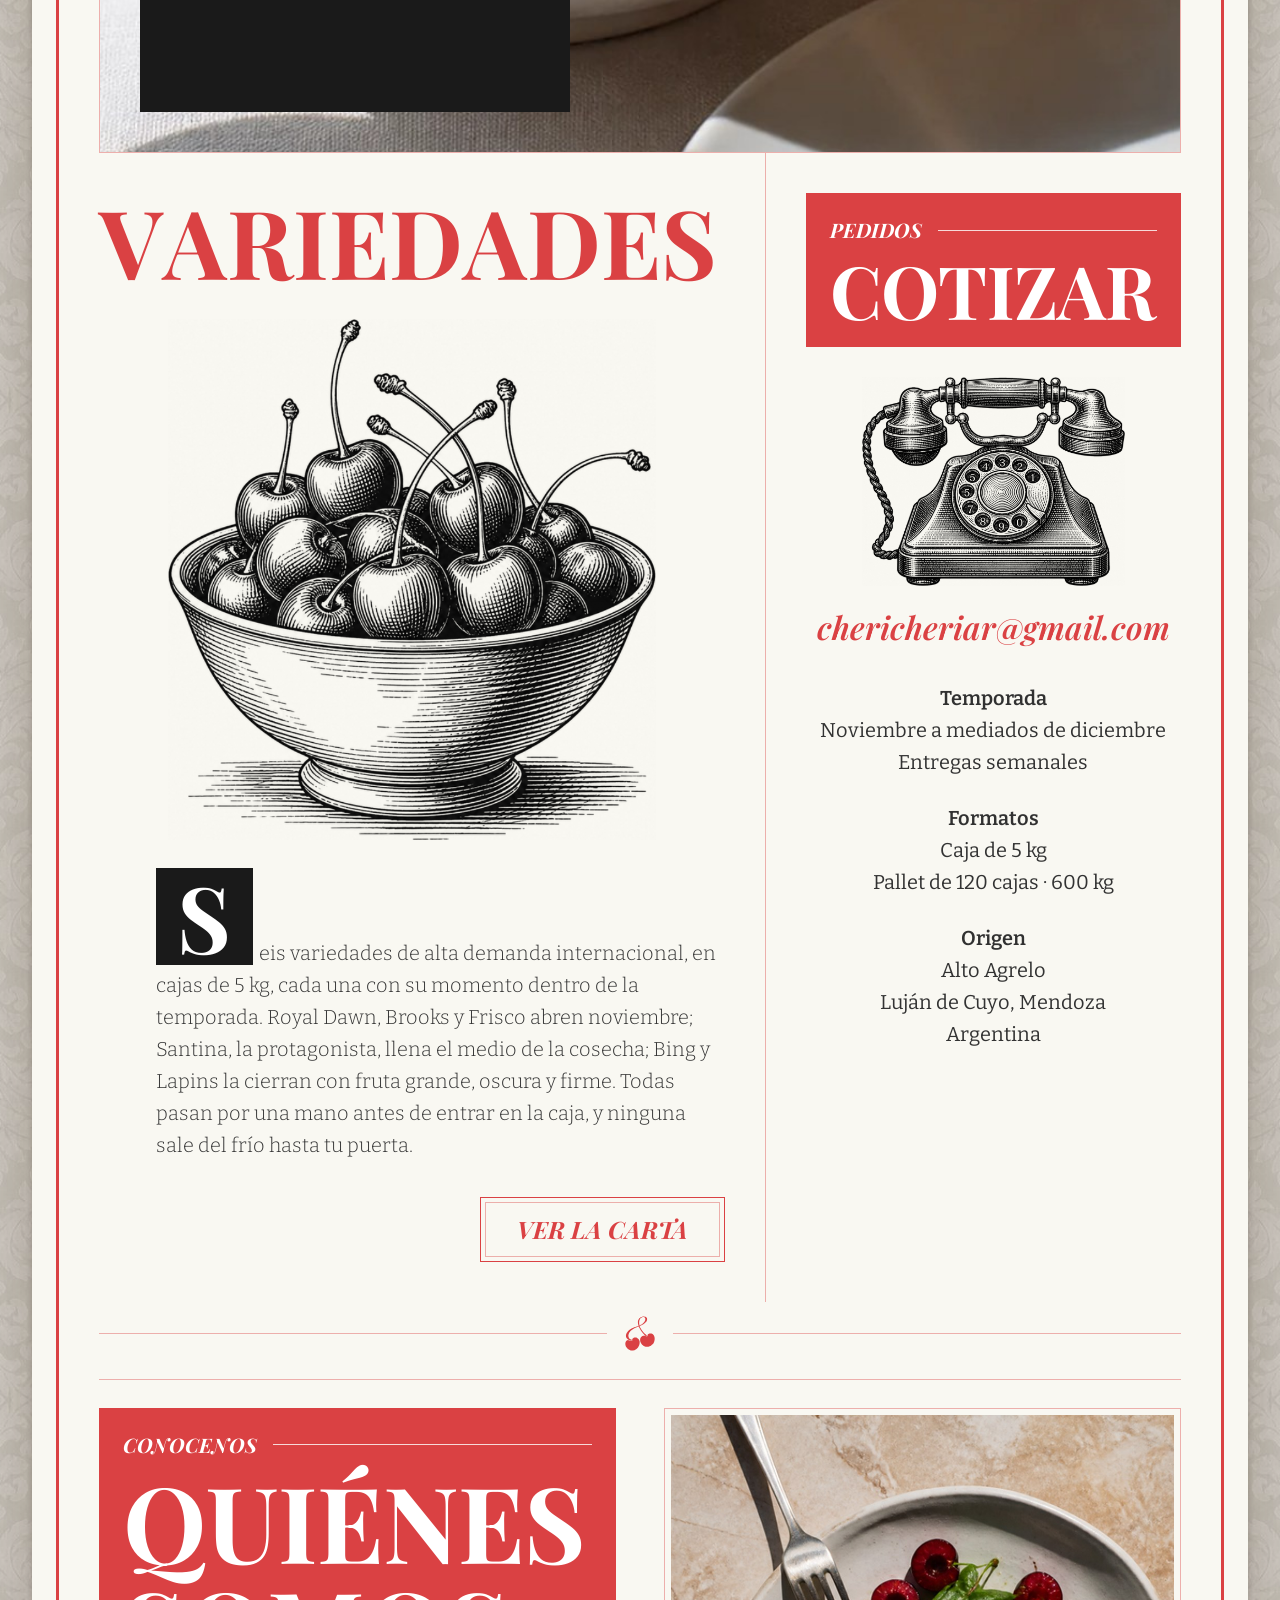
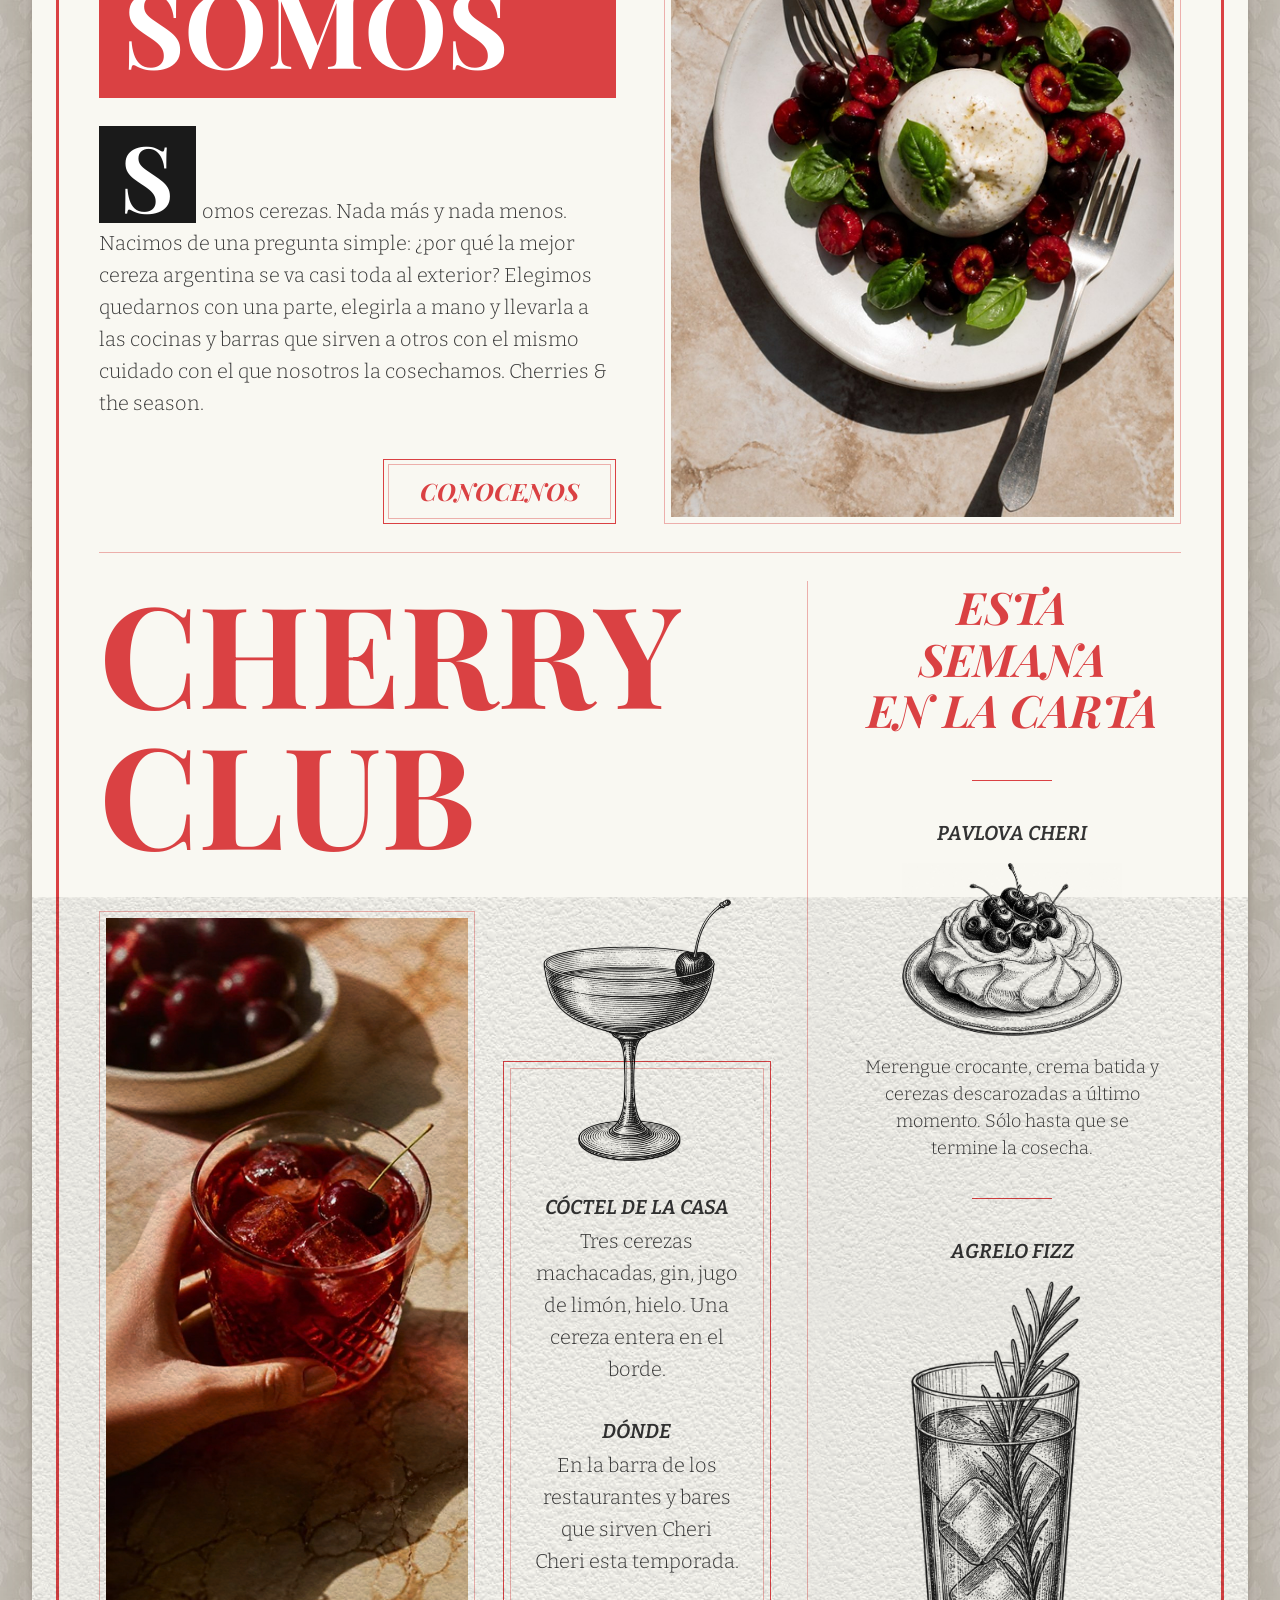
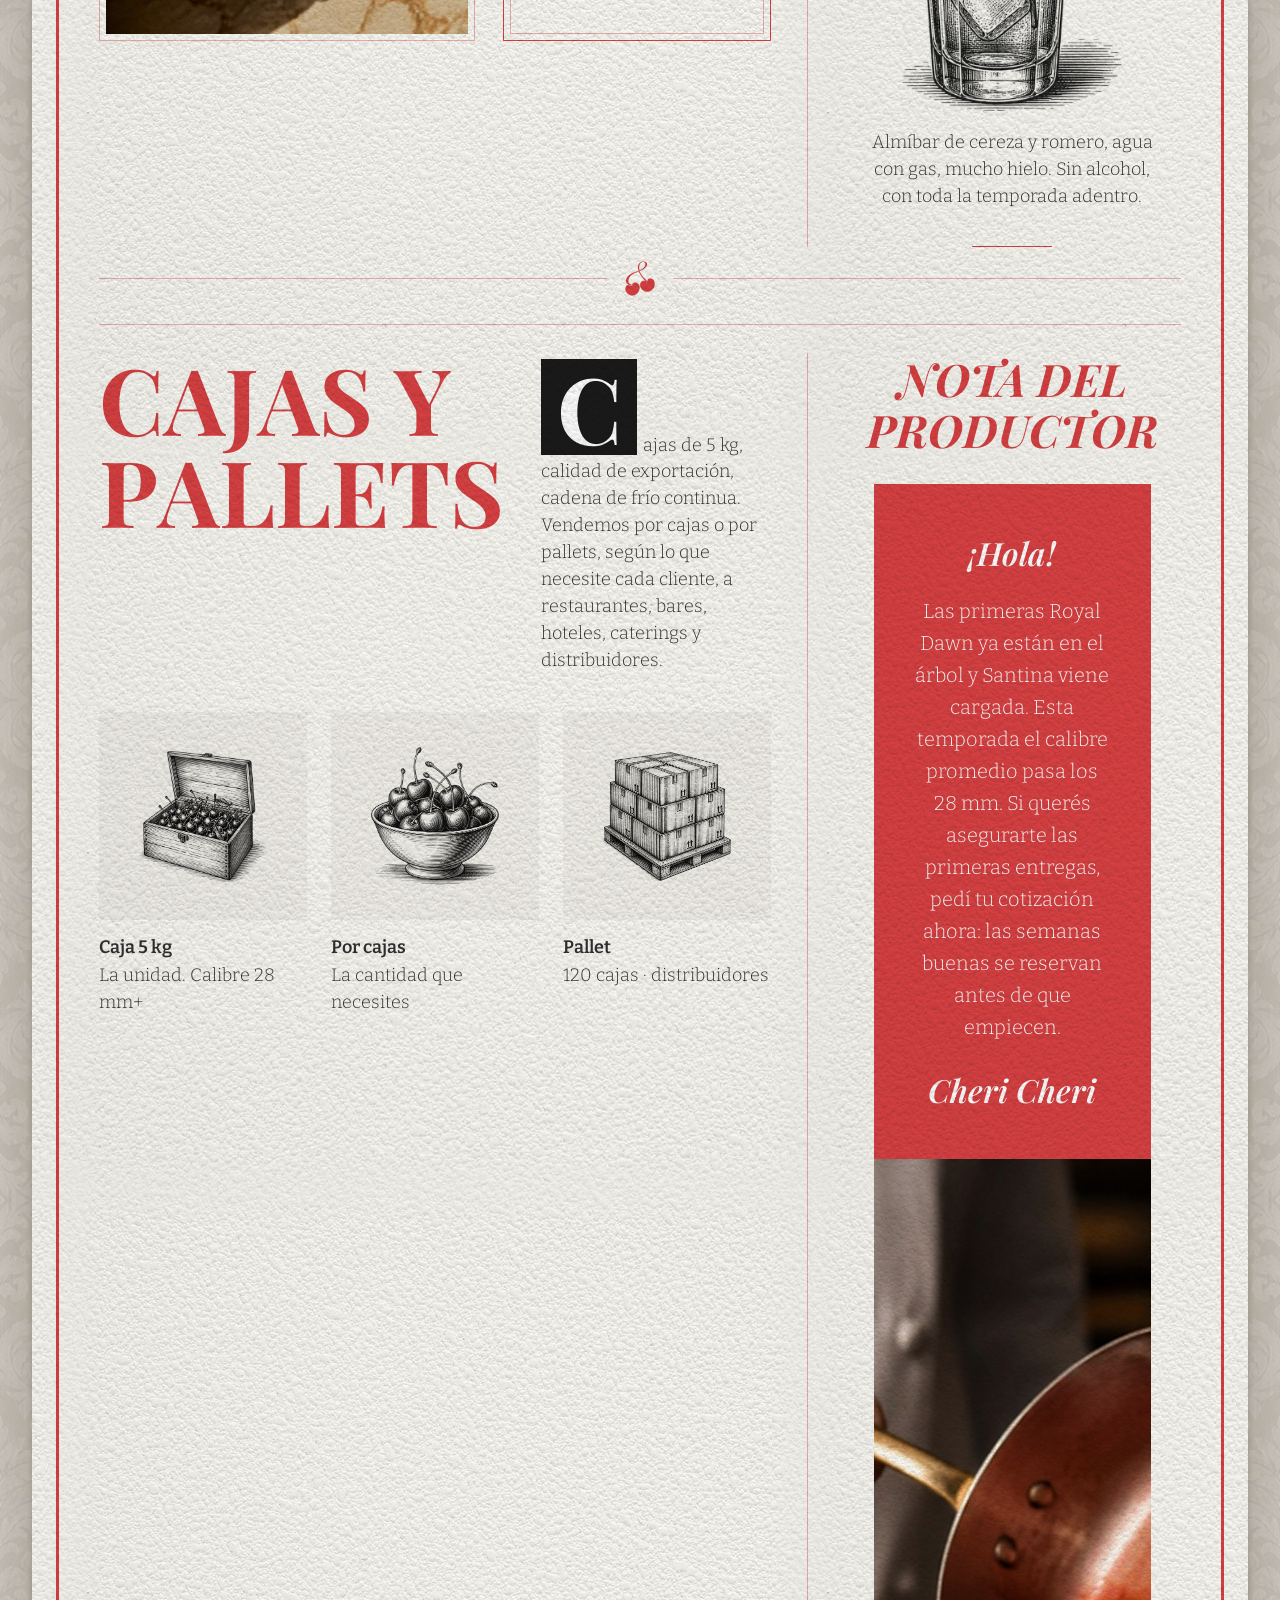
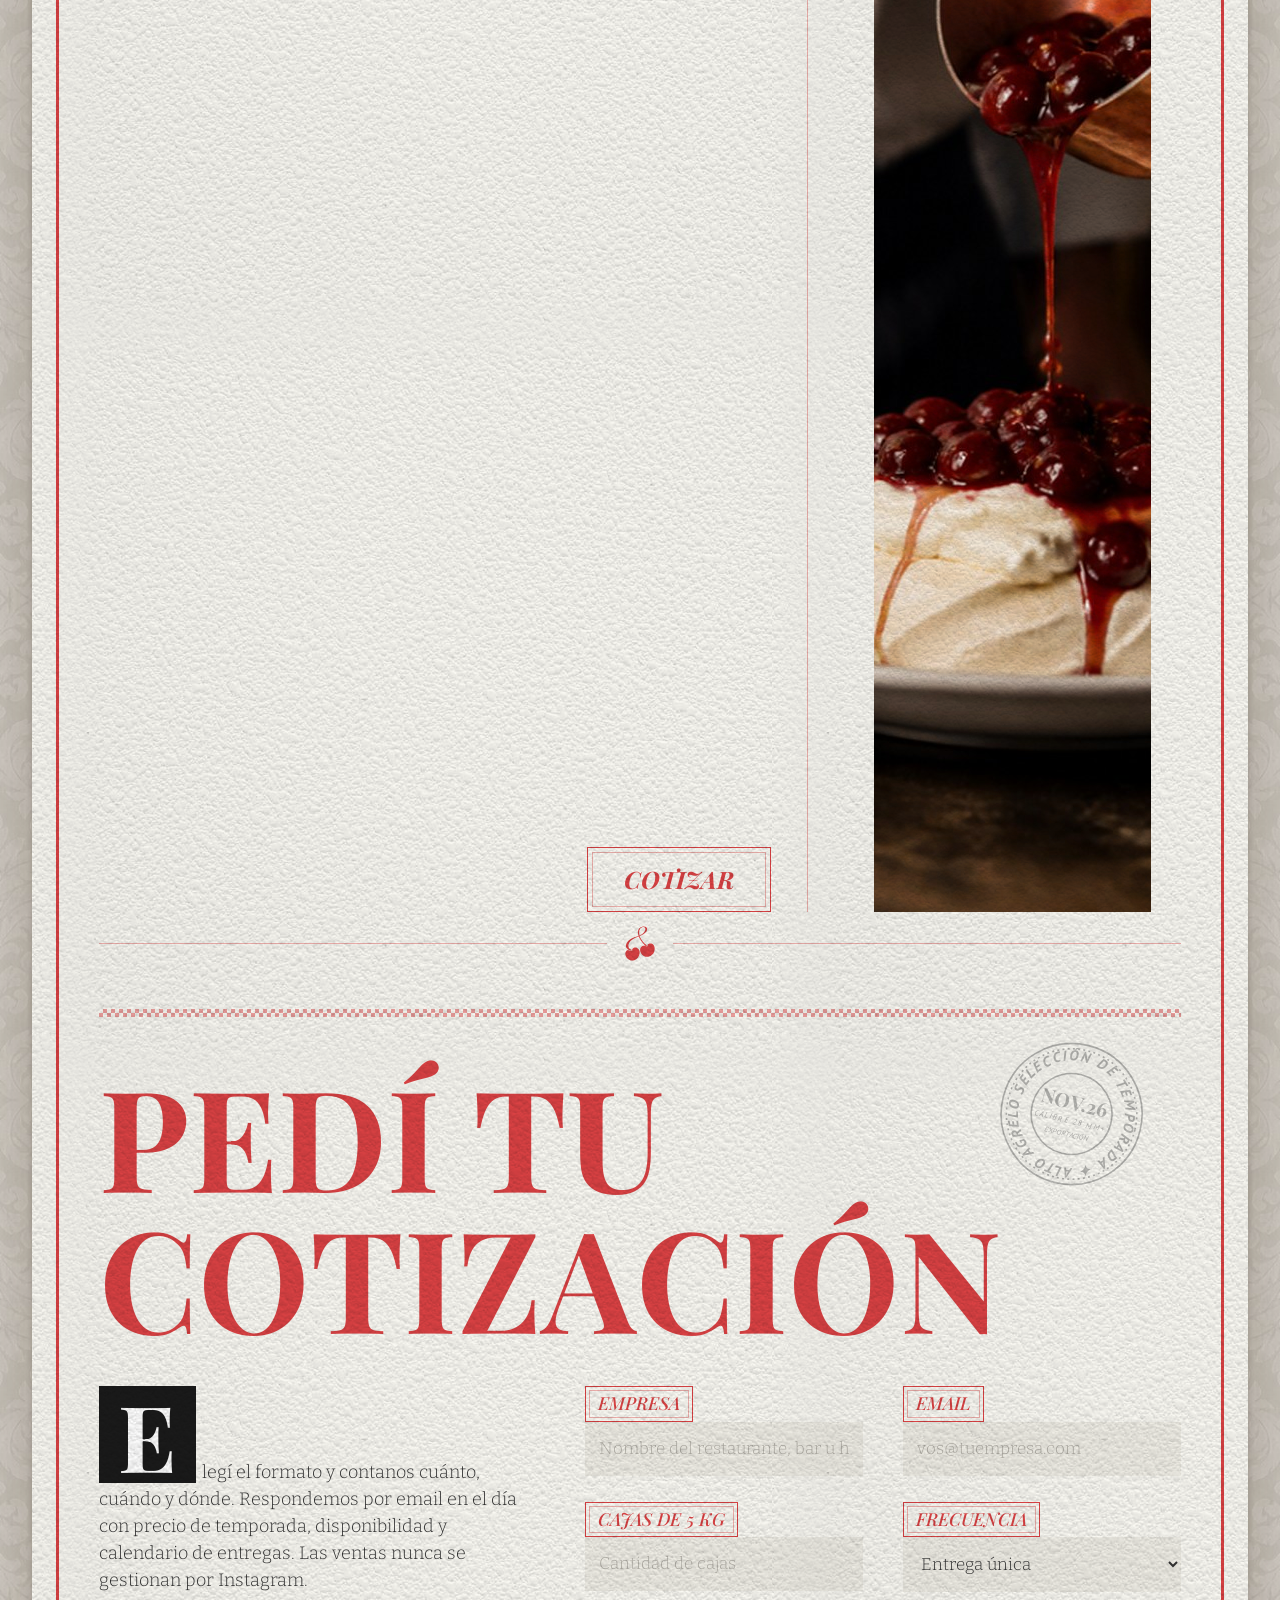
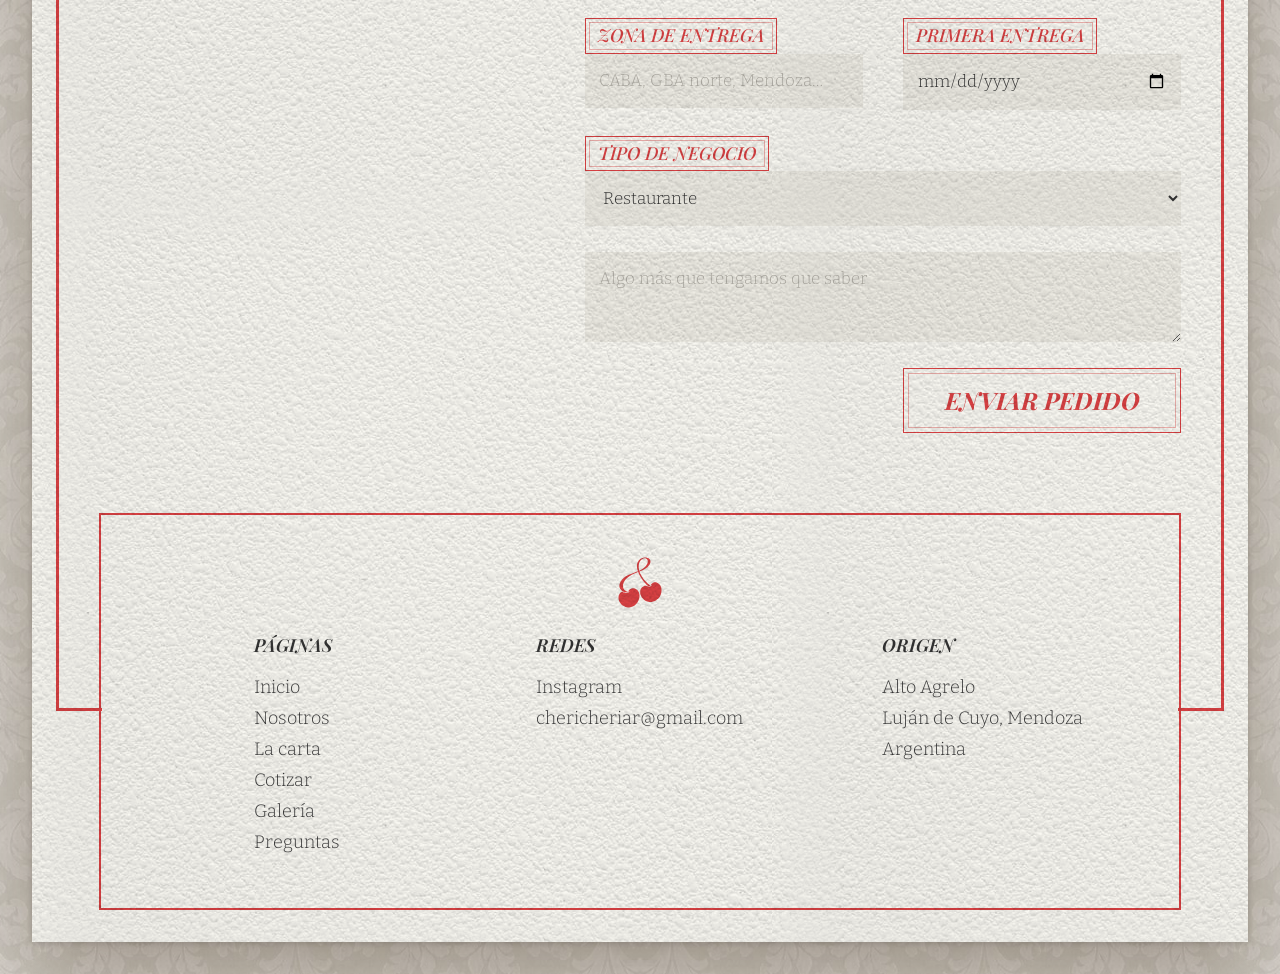
==== commit ee331e24: "Fix: imágenes estiradas (height:auto con width/height), títulos largos en mobile, re-ajuste de títul" ====
--- a/index.html
+++ b/index.html
@@ -209,6 +209,7 @@
 body.menu #veil{opacity:1;pointer-events:auto}
 @media (max-width:760px){nav.main{left:12px;top:12px;width:calc(100vw - 24px);height:calc(100vh - 24px);padding:30px 26px}body.menu .page{transform:translateX(30vw) scale(1.08)}}
 @media (prefers-reduced-motion:reduce){.page,nav.main,nav.main a{transition:none!important}} .top{position:relative} .lang{position:absolute;right:0;top:calc(100% + 10px);z-index:20;display:flex;gap:6px;align-items:center;font-family:var(--pt);font-style:italic;font-weight:700;font-size:12px;letter-spacing:.1em;color:var(--grey)} .lang button{color:var(--grey);padding:4px 2px;min-height:0} .lang button.on{color:var(--red);text-decoration:underline;text-underline-offset:4px} @media (max-width:760px){.lang{top:calc(100% + 6px)}}  /* headings — Da Maria spec */ h1,h2{letter-spacing:-.012em;line-height:1!important} .redbox{padding:24px 16px!important} .redbox .lbl{font-family:var(--bt)!important;font-style:normal!important;font-weight:400!important;text-transform:none!important;letter-spacing:0!important;font-size:18px!important;color:#fff;display:block!important;margin-bottom:6px} .redbox .lbl::after{display:none!important} .redbox h2{font-size:clamp(44px,9.2vw,208px)!important;line-height:1!important;letter-spacing:-.01em!important;margin:0!important;overflow-wrap:normal} .side .redbox h2,.reserve .redbox h2,.order .right .redbox h2{font-size:clamp(40px,5.2vw,112px)!important} .who .text .redbox h2,.philo .redbox h2{font-size:clamp(48px,7.6vw,160px)!important} .eyebrow{font-family:var(--bt)!important;font-style:normal!important;font-weight:400!important;text-transform:none!important;letter-spacing:0!important;font-size:18px!important;color:var(--red)} .ph1 h1{letter-spacing:-.013em} /* per-letter reveal */ .rvl .w{display:inline-block;white-space:nowrap} .rvl .l{display:inline-block;opacity:0;transform:translateX(12px);transition:opacity .45s ease,transform .45s ease} .rvl.on .l{opacity:1;transform:none} @media (prefers-reduced-motion:reduce){.rvl .l{opacity:1;transform:none;transition:none}}   .top{position:relative} .lang{position:absolute;right:0;top:calc(100% + 10px);z-index:20;display:flex;gap:6px;align-items:center;font-family:var(--pt);font-style:italic;font-weight:700;font-size:12px;letter-spacing:.1em;color:var(--grey)} .lang button{color:var(--grey);padding:4px 2px;min-height:0} .lang button.on{color:var(--red);text-decoration:underline;text-underline-offset:4px} @media (max-width:760px){.lang{top:calc(100% + 6px)}} /* seo-fix */ header.top{z-index:30}/*feat-css*/
+img{max-width:100%}img.ill,.prod img,.feat img,.ill{height:auto}
 .mk{display:block;width:22px;height:26px;color:var(--red);margin:0 auto 4px}
 .masthead .mk{position:absolute;left:12px;top:50%;transform:translateY(-50%)}
 .orn{display:flex;align-items:center;gap:18px;margin:14px 0 26px;color:var(--red)}
@@ -241,6 +242,8 @@
 .faq .toc{display:flex;flex-wrap:wrap;justify-content:center;gap:10px 26px;margin:22px 0 0;font-family:var(--pt);font-style:italic;font-weight:700;text-transform:uppercase;font-size:13px;letter-spacing:.06em}
 .faq .toc a{color:var(--red);border-bottom:1px solid var(--rule)}
 @media(max-width:700px){.qa summary{font-size:19px;grid-template-columns:1fr auto}.faq h2.sec{font-size:22px!important;letter-spacing:.04em!important;gap:10px}.masthead .mk{display:none}}
+/* refit headings once fonts are really in (dm.js listens to resize) */
+[600,1500,3000].forEach(t=>setTimeout(()=>dispatchEvent(new Event('resize')),t));
 /* reveal safety: tall blocks reveal as soon as they touch the viewport; fallback if observers never fire */
 const SAFE=()=>{document.querySelectorAll('.rv:not(.in)').forEach(el=>{const r=el.getBoundingClientRect();if(r.top<innerHeight*0.92&&r.bottom>0)el.classList.add('in')});document.querySelectorAll('.rvl:not(.on)').forEach(el=>{const r=el.getBoundingClientRect();if(r.top<innerHeight*0.95&&r.bottom>0)el.classList.add('on')})};
 let sT;addEventListener('scroll',()=>{clearTimeout(sT);sT=setTimeout(SAFE,80)},{passive:true});addEventListener('load',()=>{SAFE();setTimeout(SAFE,600)});setTimeout(SAFE,300);
@@ -292,6 +295,8 @@
  .page,.sheet{margin-left:auto;margin-right:auto}
  .ph1 h1,.ph1 p{text-align:center}
  .rv{transform:translateY(12px)}
+ h1,h2{overflow-wrap:anywhere}
+ .menu-h{font-size:min(11vw,180px)!important}
 }
 /*feat-css-end*/</style>
 <link href="https://api.fontshare.com/v2/css?f[]=zodiak@700&display=swap" rel="stylesheet">
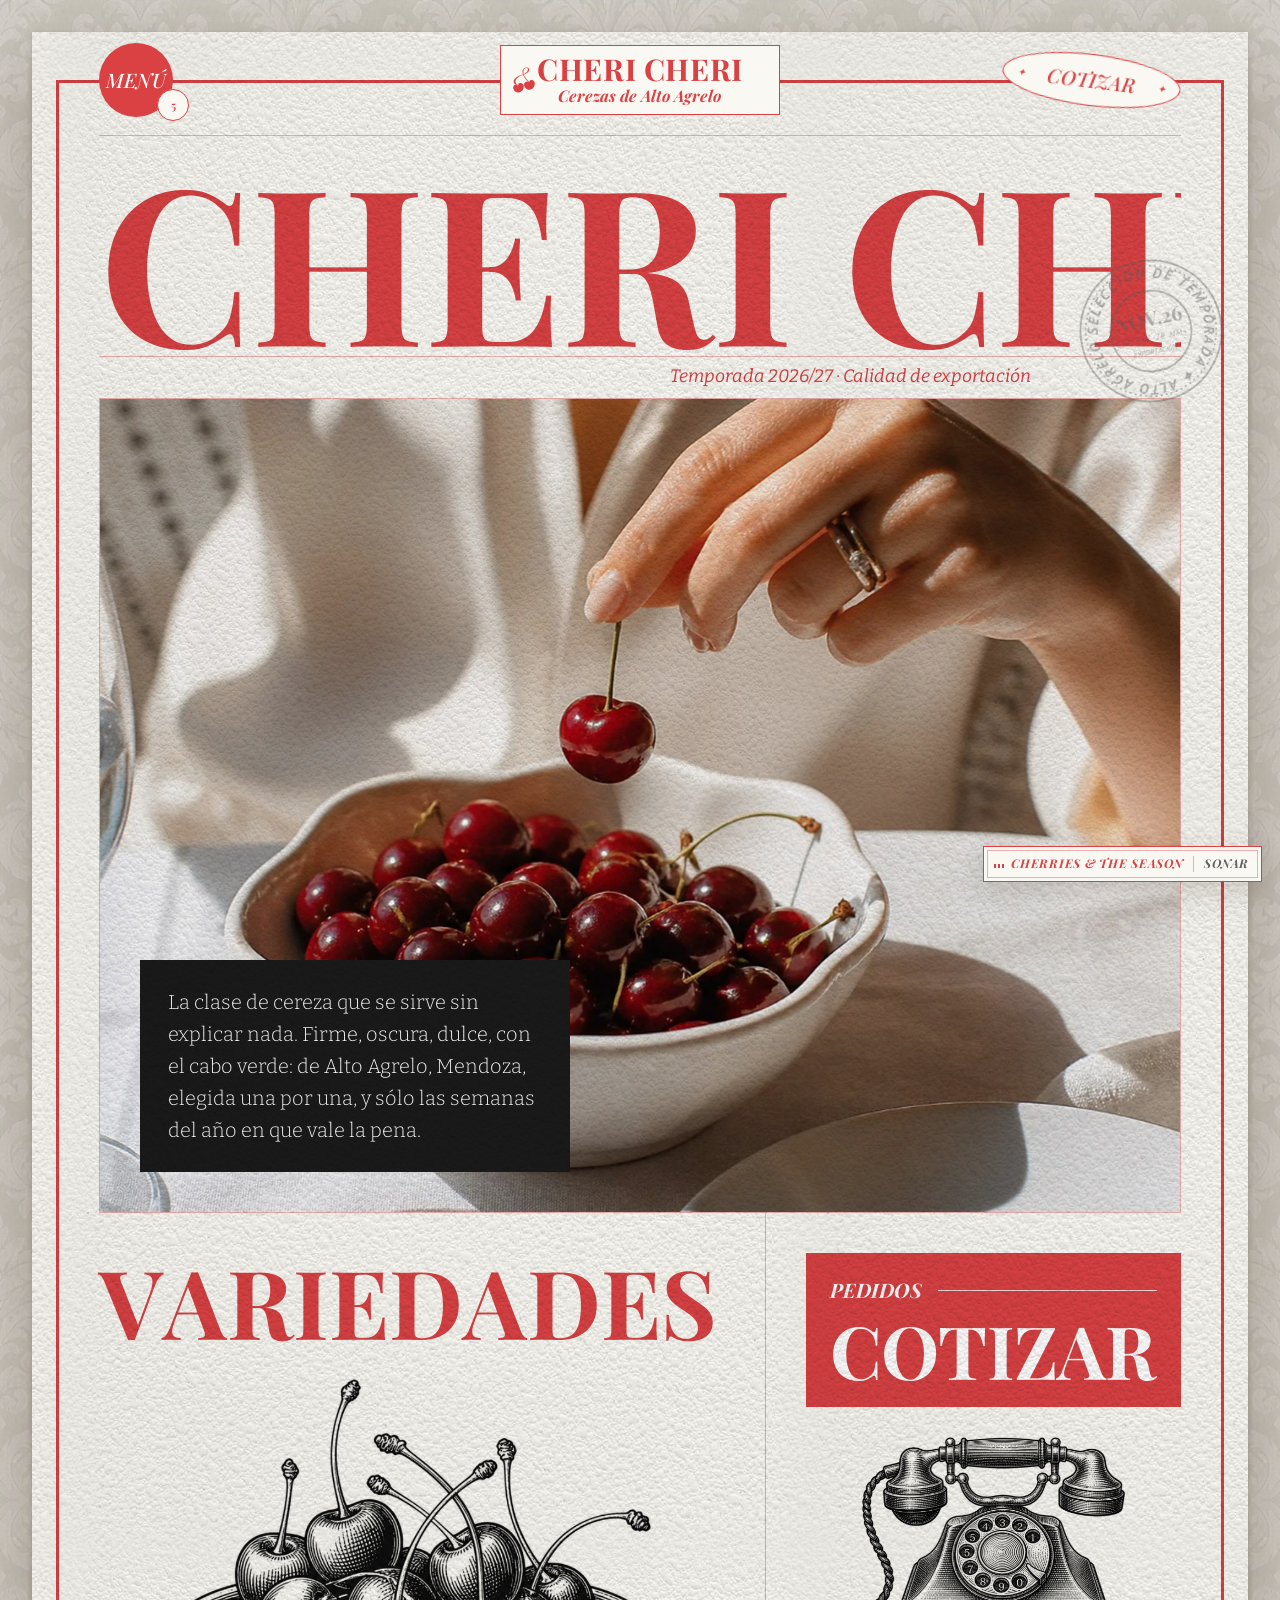
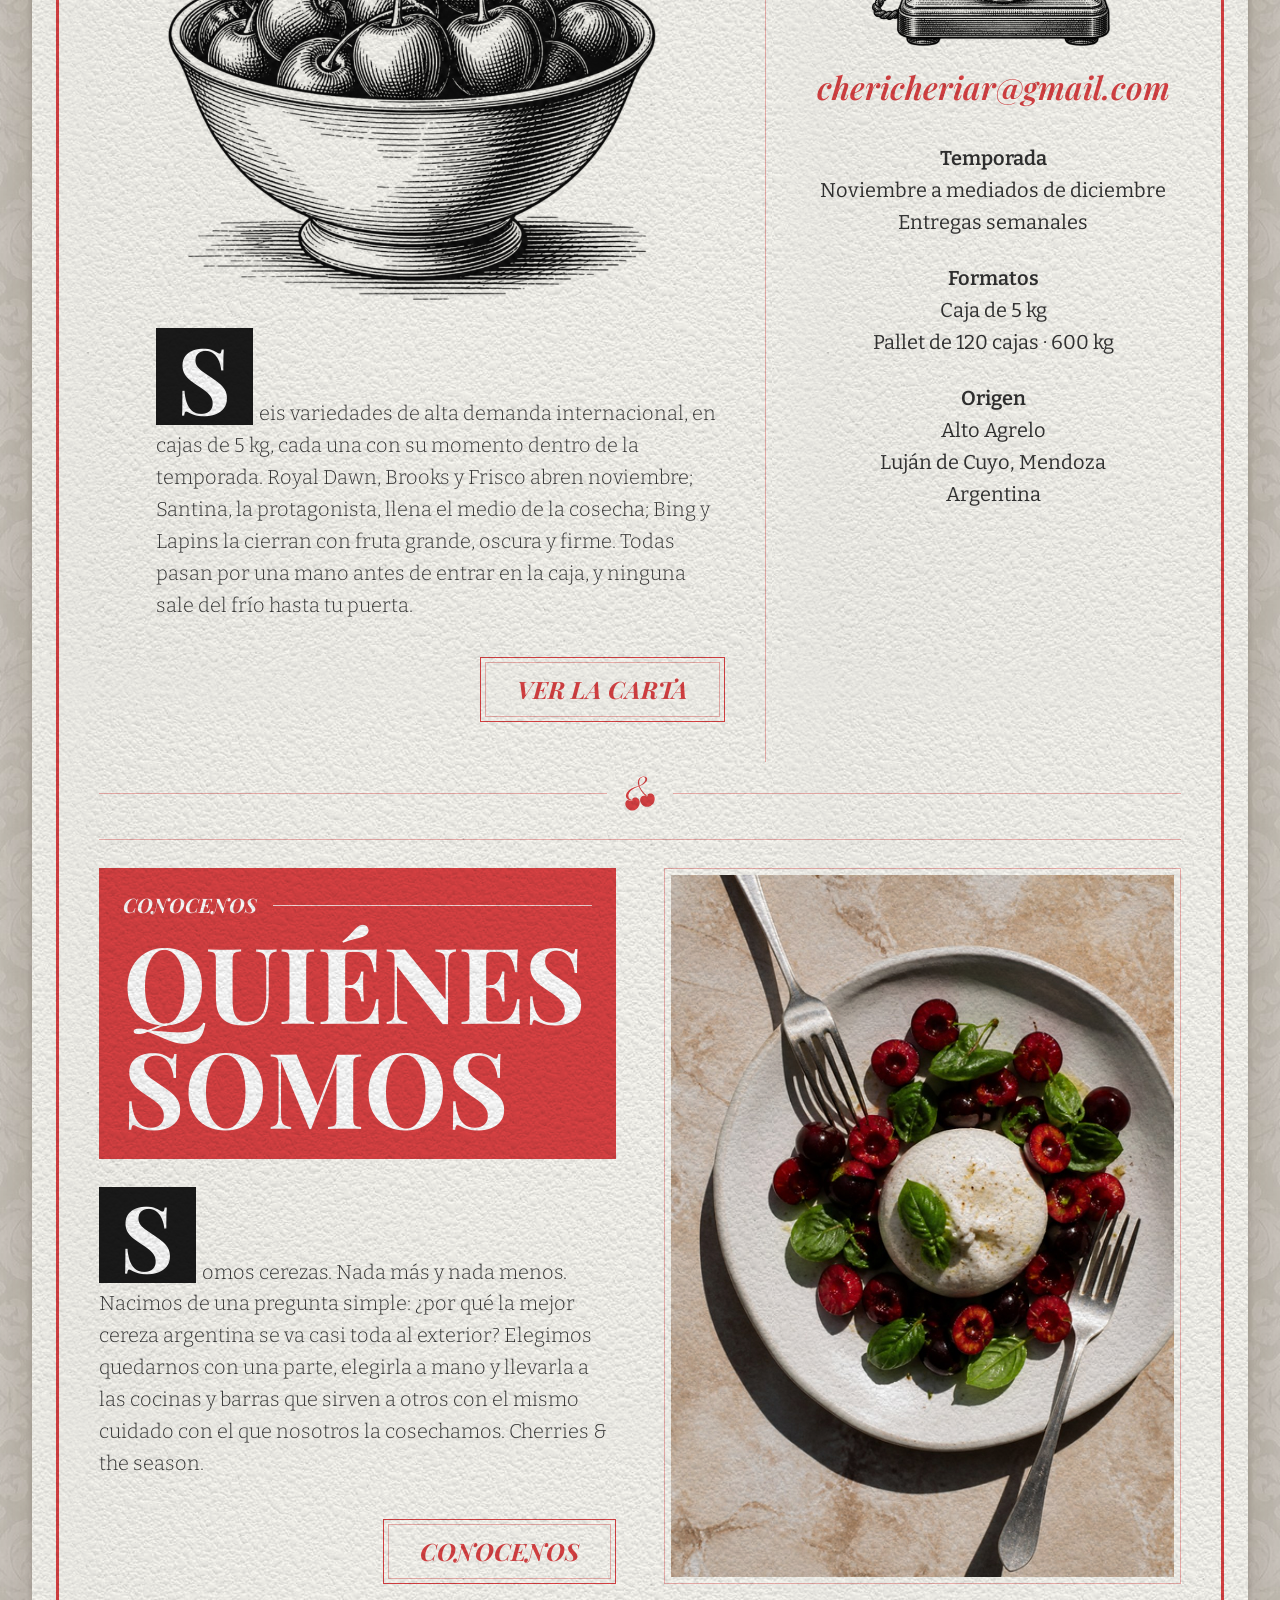
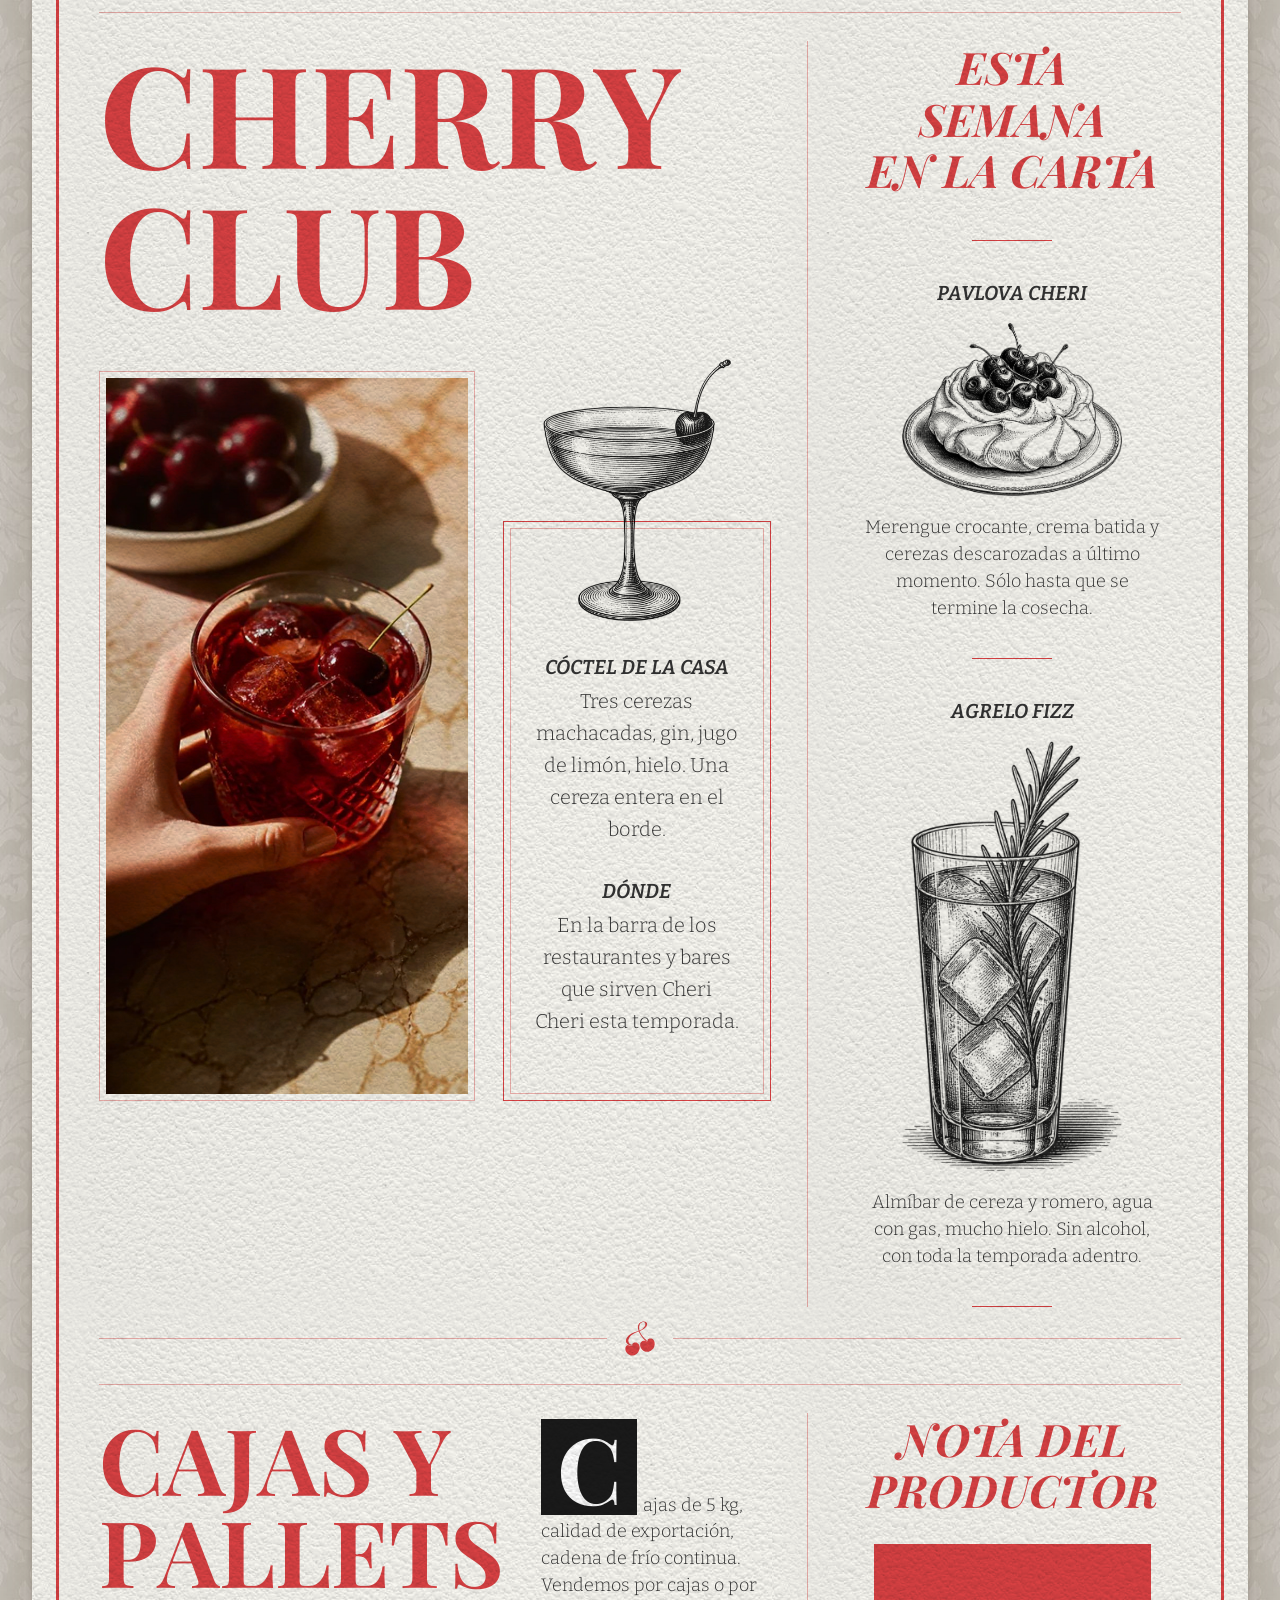
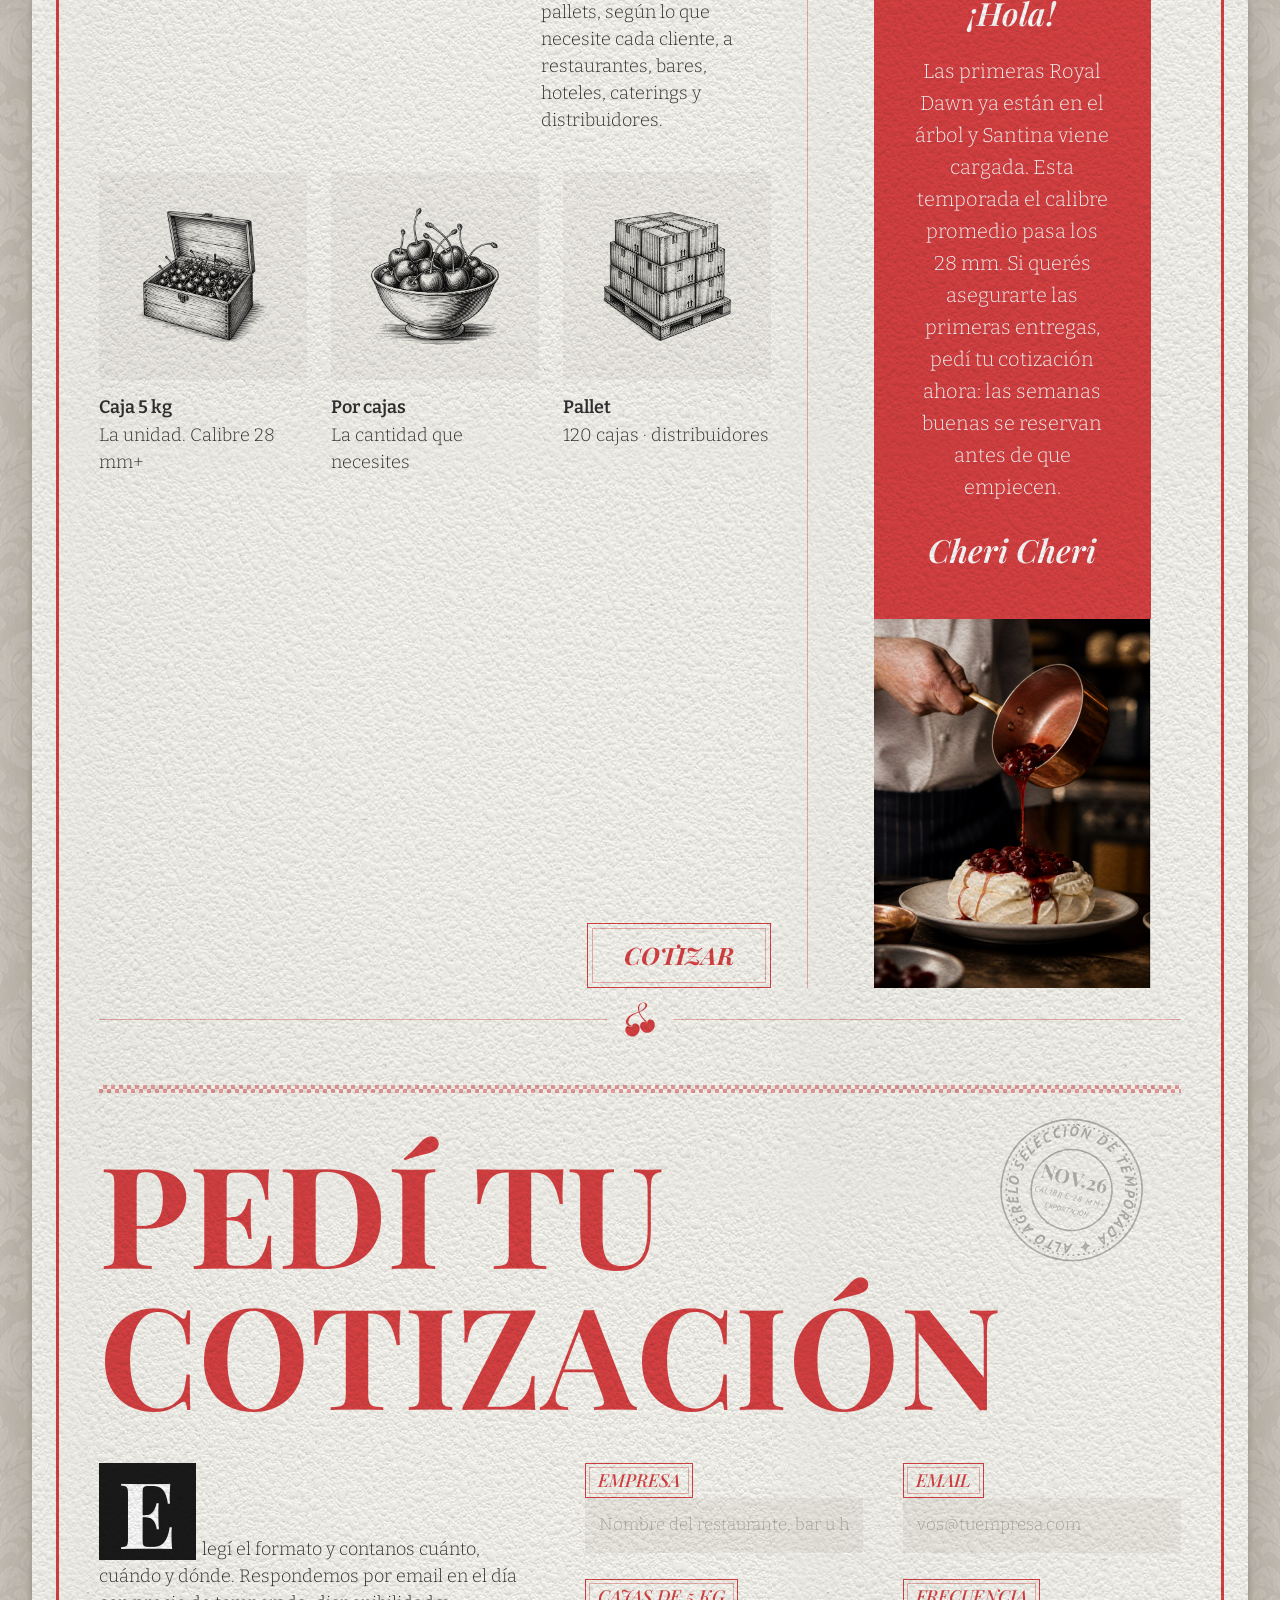
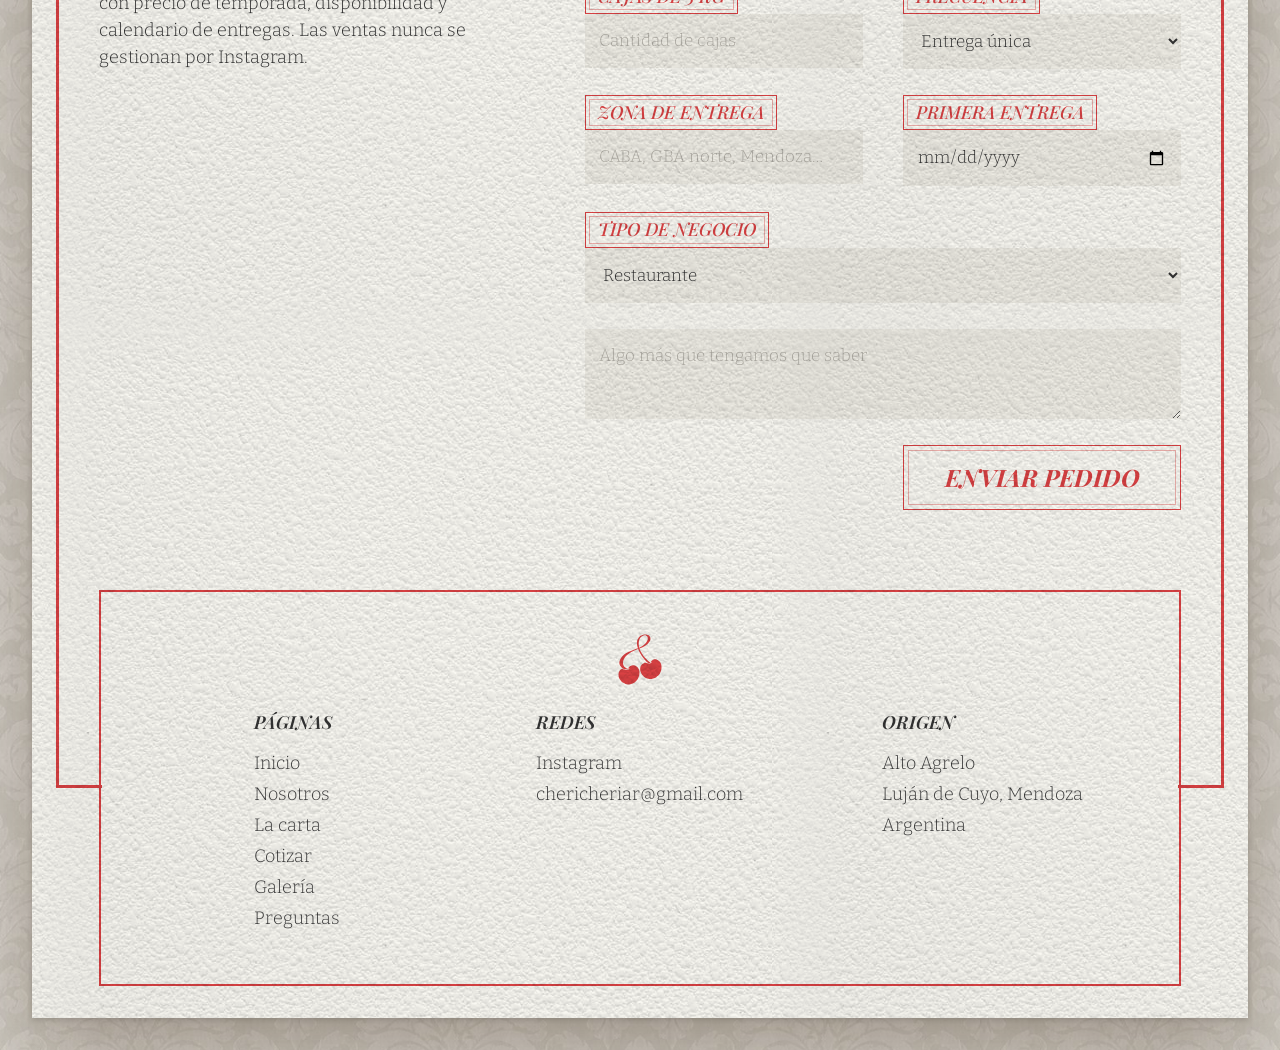
==== commit 6412bd91: "Fix: fotos con altura intrínseca por el atributo height (img{height:auto}), títulos de sección con w" ====
--- a/index.html
+++ b/index.html
@@ -209,7 +209,7 @@
 body.menu #veil{opacity:1;pointer-events:auto}
 @media (max-width:760px){nav.main{left:12px;top:12px;width:calc(100vw - 24px);height:calc(100vh - 24px);padding:30px 26px}body.menu .page{transform:translateX(30vw) scale(1.08)}}
 @media (prefers-reduced-motion:reduce){.page,nav.main,nav.main a{transition:none!important}} .top{position:relative} .lang{position:absolute;right:0;top:calc(100% + 10px);z-index:20;display:flex;gap:6px;align-items:center;font-family:var(--pt);font-style:italic;font-weight:700;font-size:12px;letter-spacing:.1em;color:var(--grey)} .lang button{color:var(--grey);padding:4px 2px;min-height:0} .lang button.on{color:var(--red);text-decoration:underline;text-underline-offset:4px} @media (max-width:760px){.lang{top:calc(100% + 6px)}}  /* headings — Da Maria spec */ h1,h2{letter-spacing:-.012em;line-height:1!important} .redbox{padding:24px 16px!important} .redbox .lbl{font-family:var(--bt)!important;font-style:normal!important;font-weight:400!important;text-transform:none!important;letter-spacing:0!important;font-size:18px!important;color:#fff;display:block!important;margin-bottom:6px} .redbox .lbl::after{display:none!important} .redbox h2{font-size:clamp(44px,9.2vw,208px)!important;line-height:1!important;letter-spacing:-.01em!important;margin:0!important;overflow-wrap:normal} .side .redbox h2,.reserve .redbox h2,.order .right .redbox h2{font-size:clamp(40px,5.2vw,112px)!important} .who .text .redbox h2,.philo .redbox h2{font-size:clamp(48px,7.6vw,160px)!important} .eyebrow{font-family:var(--bt)!important;font-style:normal!important;font-weight:400!important;text-transform:none!important;letter-spacing:0!important;font-size:18px!important;color:var(--red)} .ph1 h1{letter-spacing:-.013em} /* per-letter reveal */ .rvl .w{display:inline-block;white-space:nowrap} .rvl .l{display:inline-block;opacity:0;transform:translateX(12px);transition:opacity .45s ease,transform .45s ease} .rvl.on .l{opacity:1;transform:none} @media (prefers-reduced-motion:reduce){.rvl .l{opacity:1;transform:none;transition:none}}   .top{position:relative} .lang{position:absolute;right:0;top:calc(100% + 10px);z-index:20;display:flex;gap:6px;align-items:center;font-family:var(--pt);font-style:italic;font-weight:700;font-size:12px;letter-spacing:.1em;color:var(--grey)} .lang button{color:var(--grey);padding:4px 2px;min-height:0} .lang button.on{color:var(--red);text-decoration:underline;text-underline-offset:4px} @media (max-width:760px){.lang{top:calc(100% + 6px)}} /* seo-fix */ header.top{z-index:30}/*feat-css*/
-img{max-width:100%}img.ill,.prod img,.feat img,.ill{height:auto}
+img{max-width:100%;height:auto}
 .mk{display:block;width:22px;height:26px;color:var(--red);margin:0 auto 4px}
 .masthead .mk{position:absolute;left:12px;top:50%;transform:translateY(-50%)}
 .orn{display:flex;align-items:center;gap:18px;margin:14px 0 26px;color:var(--red)}
@@ -284,7 +284,8 @@
  .prod b{align-self:end}.prod span{align-self:start}
  .feat{grid-template-columns:1fr!important;text-align:center!important;gap:12px!important}
  .feat .ill{width:60%!important;margin:0 auto!important}
- .sec{font-size:22px!important;letter-spacing:.02em!important;gap:10px!important;line-height:1.15!important}
+ .sec{font-size:20px!important;letter-spacing:.02em!important;gap:8px!important;line-height:1.15!important;flex-wrap:wrap!important;row-gap:2px!important}
+ .sec::before,.sec::after{display:none}
  .orn svg{width:24px;height:28px}
  .scb .btns .btn{display:block;margin:0 0 10px;text-align:center}
  .music .pill{padding:8px 10px}
